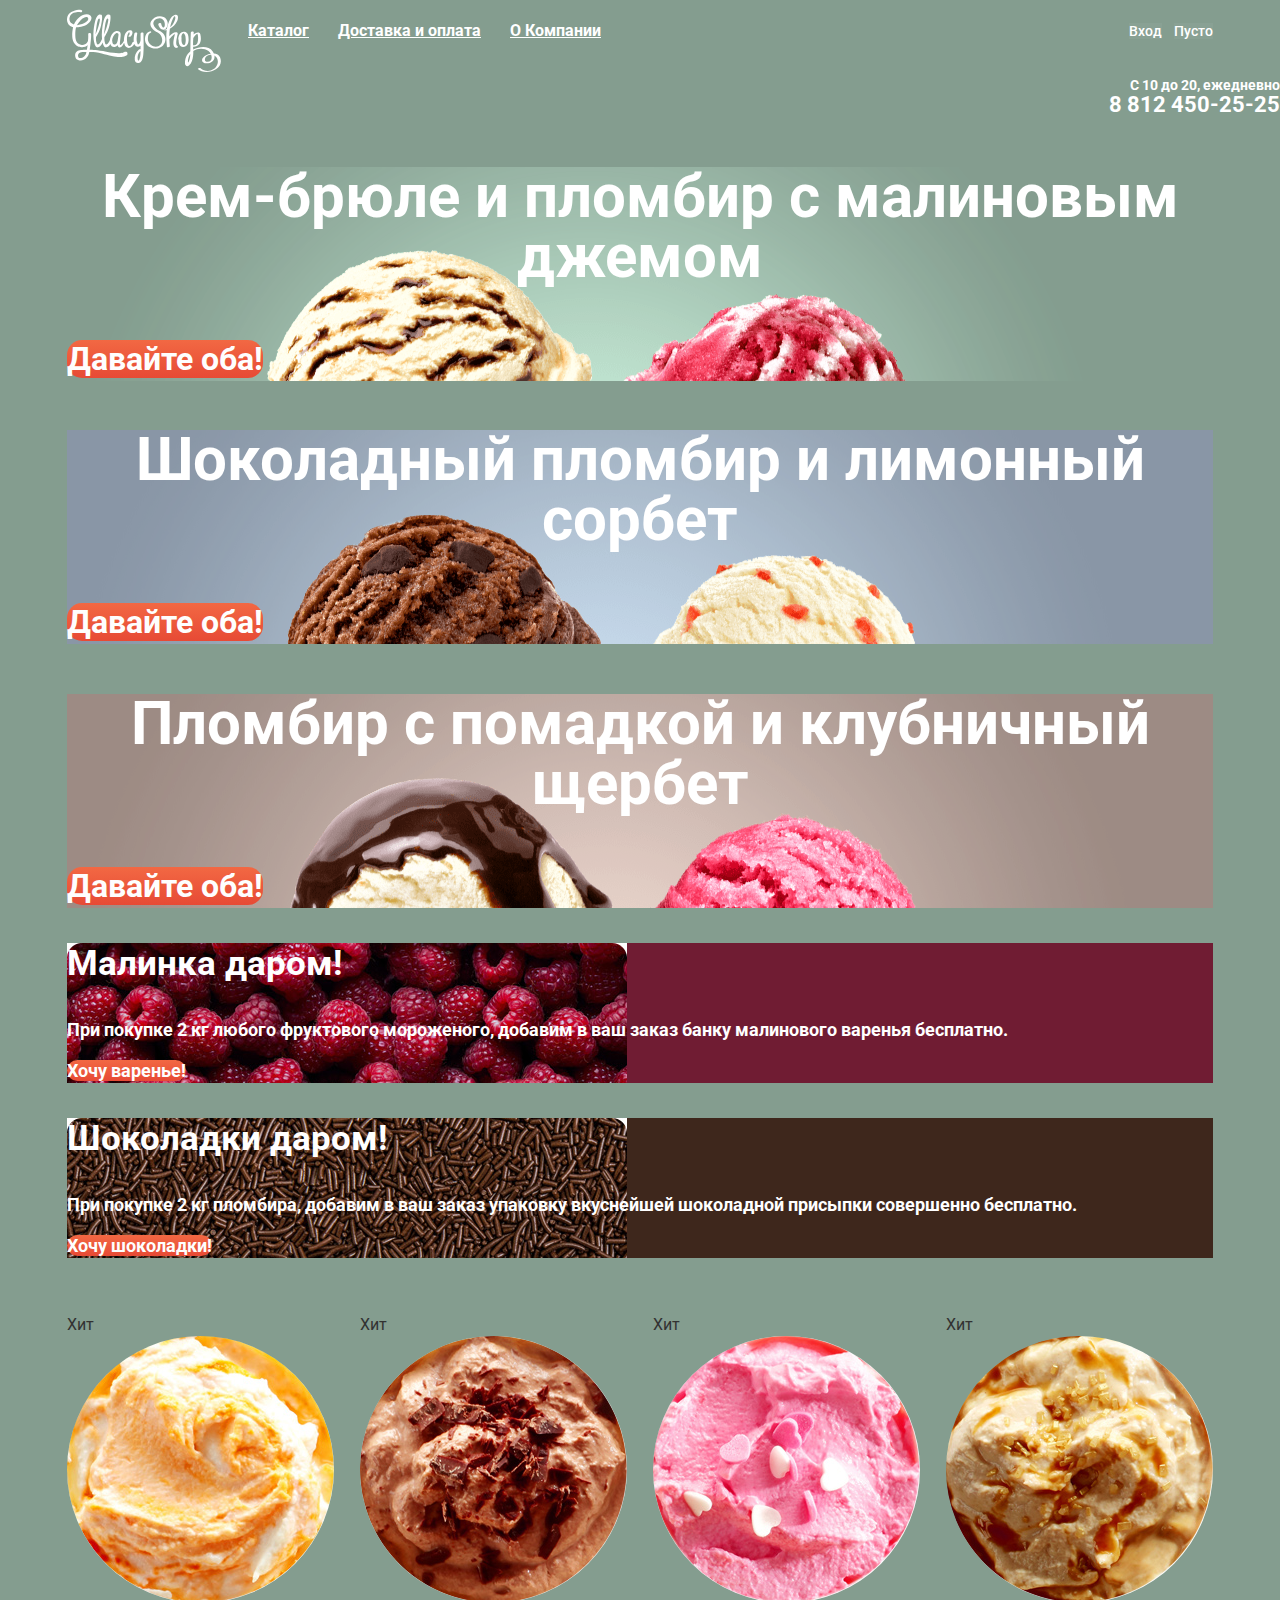
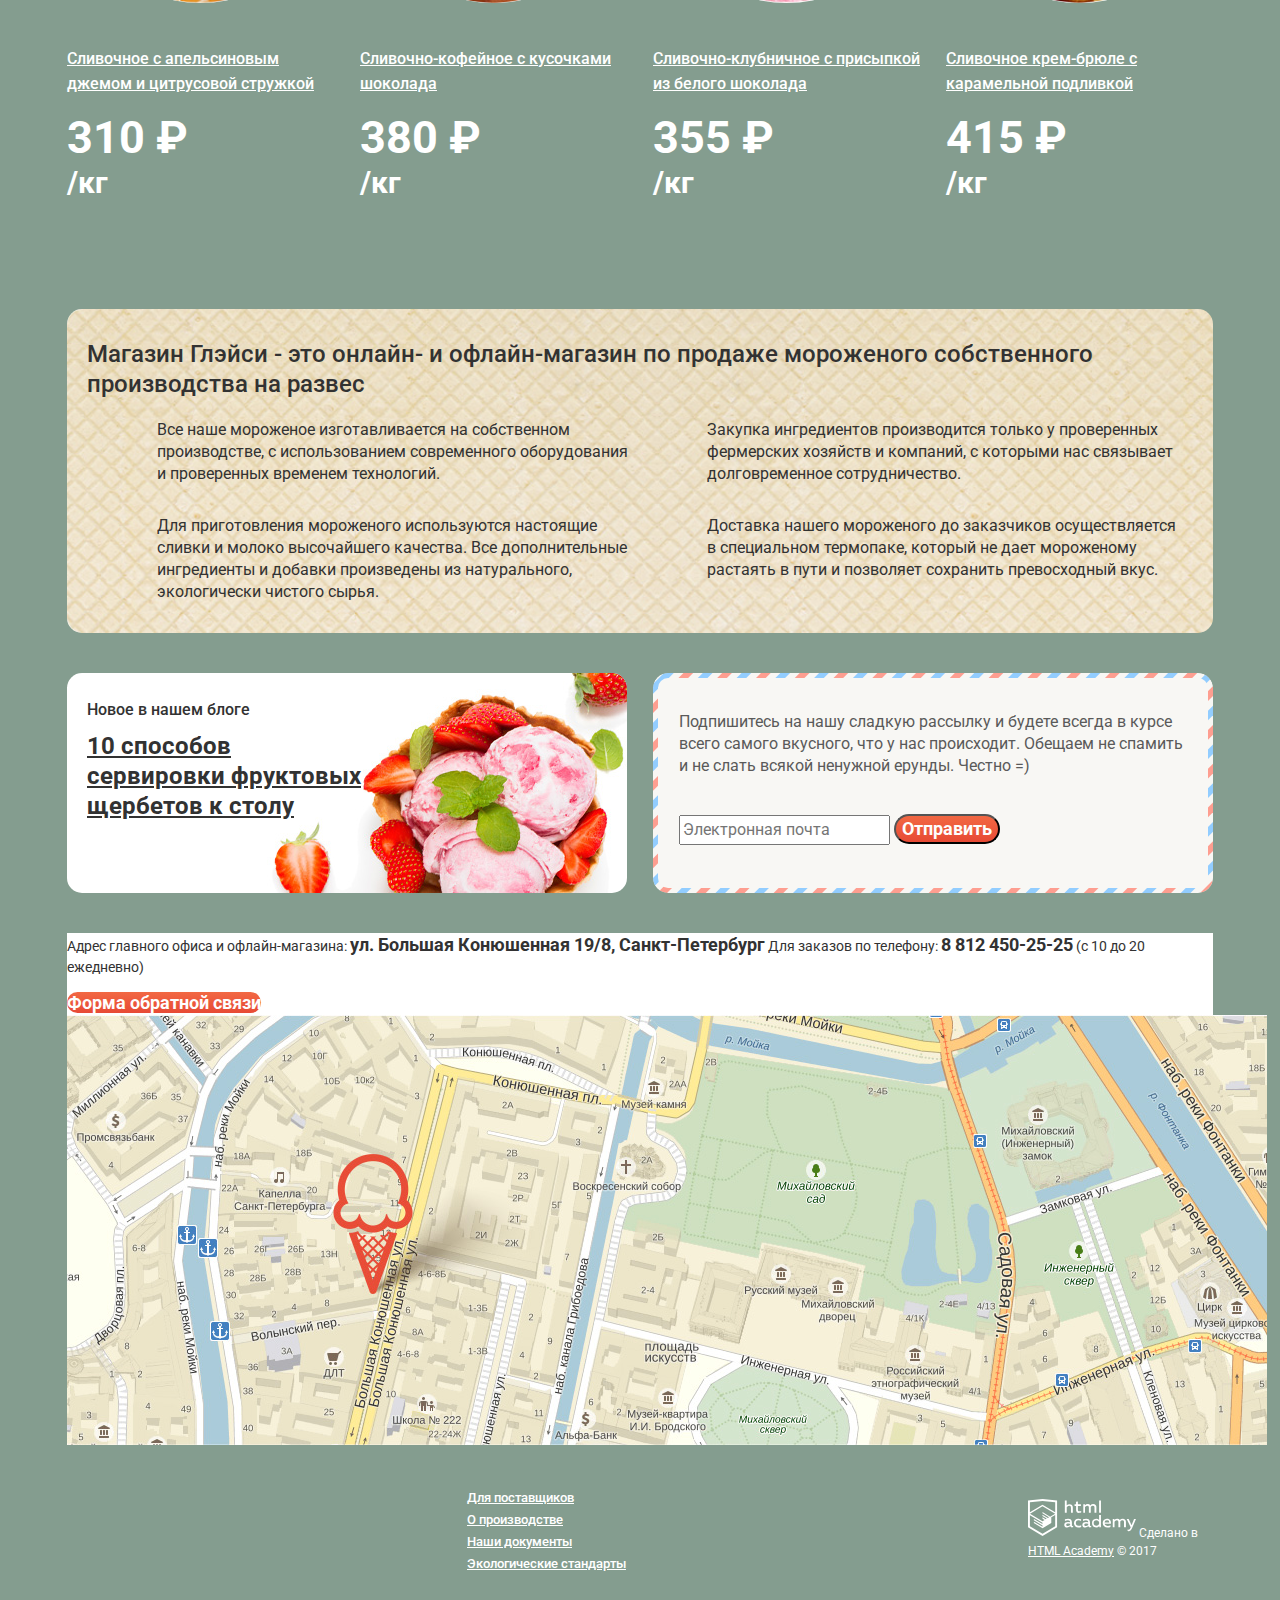
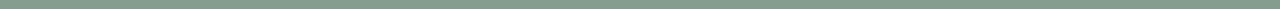
==== index.html @ df3564a9 "Базовые сетки" ====
<!DOCTYPE html>
<html lang="ru">
   <head>
      <meta charset="utf-8">
      <title>HTML Academy: Глейси</title>
      <link href="https://fonts.googleapis.com/css?family=Roboto:400,500,700&amp;subset=cyrillic" rel="stylesheet">
      <link rel="stylesheet" href="css/normalize.css">
      <link rel="stylesheet" href="css/style.css">
   </head>
   <body>
      <header class="mainHeader">
        <div class="container">
         <nav class="mainNavigation">
            <a><img src="img/logo.svg" alt="Логотип Gllacy Shop" class="logo" width="154" height="64"></a>
            <ul class="siteNavigation list">
               <li class="catalogLink">
                  <a href="catalog.html" class="navLink">Каталог</a>
                  <ul class="submenu list">
                     <li class="newIcecream"><a href="#">Новинки</a></li>
                     <li class="submenuItem"><a href="catalog.html">Сливочное</a></li>
                     <li class="submenuItem"><a href="#">Щербеты</a></li>
                     <li class="submenuItem"><a href="#">Фруктовый лед</a></li>
                     <li class="submenuItem"><a href="#">Мелорин</a></li>
                  </ul>
               </li>
               <li><a href="payment.html" class="navLink">Доставка и оплата</a></li>
               <li><a href="about.html" class="navLink">О Компании</a></li>
            </ul>
            <ul class="userNavigation list">
               <li>
                  <a href="#" class="userLink"><span class="visuallyHidden">Поиск</span></a>
                  <form class="searchForm" action="https://echo.htmlacademy.ru/" method="get">
                     <label for="search" class="visuallyHidden">Поиск по сайту</label>
                     <input type="text" name="search" id="search"  placeholder="Что ищем?">
                     <button type="submit" class="visuallyHidden">Искать</button>
                  </form>
               </li>
               <li>
                  <a href="login.html" class="userLink">Вход</a>
                  <form class="loginForm" action="https://echo.htmlacademy.ru/" method="post">
                     <p class="userForm">
                        <label for="emailLoginForm" class="visuallyHidden">Электронная почта</label>
                        <input type="email" id="emailLoginForm" name="emailLogin" placeholder="Электронная почта">
                        <label for="passwordLoginForm" class="visuallyHidden">Пароль</label>
                        <input type="password" id="passwordLoginForm" name="passwordLogin" placeholder="Пароль">
                     </p>
                     <button type="submit" class="btn">Войти</button>
                     <p class="informationSection">
                        <a href="#" class="linkForm">Забыли пароль?</a>
                        <a href="#" class="linkForm">Новая регистрация</a>
                     </p>
                  </form>
               </li>
               <li><a href="#" class="userLink">Пусто</a></li>
            </ul>
         </nav>
        </div>
         <span class="workTime">С 10 до 20, ежедневно</span>
         <span class="phoneNumber">8 812 450-25-25</span>
      </header>
      <main class="container">
         <h1 class="visuallyHidden">Глейси - магазин мороженого собственного производства</h1>
         <section class="slider">
            <div class="sliderItem">
               <h2>Крем-брюле и пломбир с малиновым джемом</h2>
               <a href="#" class="btn btnSlider">Давайте оба!</a>
            </div>
            <div class="sliderItem">
               <h2>Шоколадный пломбир и лимонный сорбет </h2>
               <a href="#" class="btn btnSlider">Давайте оба!</a>
            </div>
            <div class="sliderItem">
               <h2>Пломбир с помадкой и клубничный щербет</h2>
               <a href="#" class="btn btnSlider">Давайте оба!</a>
            </div>
         </section>
         <section class="gifts">
            <div class="giftContainer giftRaspberry">
               <h3>Малинка даром!</h3>
               <p>При покупке 2 кг любого фруктового мороженого, добавим в ваш заказ банку малинового варенья бесплатно.</p>
               <a href="#" class="btn">Хочу варенье!</a>
            </div>
            <div class="giftContainer giftChoco">
               <h3>Шоколадки даром!</h3>
               <p>При покупке 2 кг пломбира, добавим в ваш заказ упаковку вкуснейшей шоколадной присыпки совершенно бесплатно.</p>
               <a href="#" class="btn">Хочу шоколадки!</a>
            </div>
         </section>
         <ul class="icecreamList list">
            <li class="icecreamItem">
               <h2><a href="#" class="icecreamLink">Сливочное с апельсиновым джемом и цитрусовой стружкой</a></h2>
               <p class="icecreamImage">
                  <span class="hit">Хит</span>
                  <img src="img/1.jpg" width="267" height="267" alt="Сливочное с апельсиновым джемом">
               </p>
               <span class="itemPrice">310 ₽</span>
               <span class="itemWeight">/кг</span>
            </li>
            <li class="icecreamItem">
               <h2><a href="#" class="icecreamLink">Сливочно-кофейное с кусочками шоколада</a></h2>
               <p class="icecreamImage">
                  <span class="hit">Хит</span>
                  <img src="img/2.jpg" width="267" height="267" alt="Сливочное-кофейное с кусочками шоколада">
               </p>
               <span class="itemPrice">380 ₽</span>
               <span class="itemWeight">/кг</span>
            </li>
            <li class="icecreamItem">
               <h2><a href="#" class="icecreamLink">Сливочно-клубничное с присыпкой из белого шоколада</a></h2>
               <p class="icecreamImage">
                  <span class="hit">Хит</span>
                  <img src="img/3.jpg" width="267" height="267" alt="Сливочно-клубничное с присыпкой">
               </p>
               <span class="itemPrice">355 ₽</span>
               <span class="itemWeight">/кг</span>
            </li>
            <li class="icecreamItem">
               <h2><a href="#" class="icecreamLink">Сливочное крем-брюле с карамельной подливкой</a></h2>
               <p class="icecreamImage">
                  <span class="hit">Хит</span>
                  <img src="img/4.jpg" width="267" height="267" alt="Сливочное крем-брюле">
               </p>
               <span class="itemPrice">415 ₽</span>
               <span class="itemWeight">/кг</span>
            </li>
         </ul>
         <section class="shopDescription">
            <h3 class="shopDescriptionTitle">Магазин Глэйси - это онлайн- и офлайн-магазин по продаже мороженого собственного производства на развес</h3>
            <div class="content">
                <p>Все наше мороженое изготавливается на собственном производстве, с использованием современного оборудования и проверенных временем 
               технологий.
                </p>
                <p>  Для приготовления мороженого используются настоящие сливки и молоко высочайшего качества. 
               Все дополнительные ингредиенты и добавки произведены из натурального, экологически чистого сырья.  
                </p>
                <p> Закупка ингредиентов  производится только у проверенных фермерских хозяйств и компаний, 
               с которыми нас связывает долговременное сотрудничество.
                </p>
                <p>Доставка нашего мороженого до заказчиков осуществляется в специальном термопаке, 
               который не дает мороженому растаять в пути и позволяет сохранить превосходный вкус.
                </p>
            </div>
         </section>
        <div class="postsWrapper">
         <article class="blog">
            <h1 class="blogHeading">Новое в нашем блоге</h1>
            <a href="#" class="blogLink">10 способов сервировки фруктовых щербетов к столу</a>
         </article>
         <section class="subscribe">
            <div class="subscribeContainer">
                <h3 class="visuallyHidden">Подписка на нашу рассылку</h3>
                <p class="subscribeParagraph">Подпишитесь на нашу сладкую рассылку и будете всегда в курсе всего самого вкусного, что у нас происходит. 
               Обещаем не спамить и не слать всякой ненужной ерунды. Честно =) 
                </p>
                <form action="https://echo.htmlacademy.ru/" method="post" class="subscribeForm">
                    <label class="visuallyHidden" for="emailSubcribe">Электронная почта</label>
                    <input type="text" id="emailSubcribe" name="emailSubcribe" placeholder="Электронная почта">
                    <button class="btn" type="submit">Отправить</button>
                </form>
            </div>
         </section>
        </div>
         <section class="map">
            <div class="mapText">
                <h3 class="visuallyHidden">Как нас найти</h3>
                <p class="address">
                    Адрес главного офиса
                    и офлайн-магазина: <b>ул. Большая Конюшенная 19/8, Санкт-Петербург</b> Для заказов по телефону:
                    <b>8 812 450-25-25</b>
                    (с 10 до 20 ежедневно)
                </p>
                <a href="#" class="btn">Форма обратной связи</a>
            </div>
            <img src="img/map.jpg" alt="Карта местоположения магазина" width="1200" height="430">
         </section>
      </main>
      <footer class="mainFooter">
        <div class="container">
         <div class="social">
            <ul class="list">
               <li><a class="socialButton" href="#"><span class="visuallyHidden">Твиттер</span></a></li>
               <li><a class="socialButton" href="#"><span class="visuallyHidden">Инстаграм</span></a></li>
               <li><a class="socialButton" href="#"><span class="visuallyHidden">Фейсбук</span></a></li>
               <li><a class="socialButton" href="#"><span class="visuallyHidden">Контакт</span></a></li>
            </ul>
         </div>
         <div class="footerLinks">
            <ul class="list">
               <li><a href="#">Для поставщиков</a></li>
               <li><a href="#">О производстве</a></li>
               <li><a href="#">Наши документы</a></li>
               <li><a href="#">Экологические стандарты</a></li>
            </ul>
         </div>
         <p class="footerCopyright">
            <a href="https://htmlacademy.ru/intensive/htmlcss" aria-label="Сайт компании HTML Academy"><img src="img/logo-htmlacademy.svg" alt="HTML academy logo" width="108" height="39"></a> 
            Сделано в <a class="logoLink" href="https://htmlacademy.ru/intensive/htmlcss">HTML Academy</a> &copy; 2017
         </p>
        </div>
      </footer>
      <form class="feedbackForm" method="post" action="https://echo.htmlacademy.ru/">
         <p class="feedbackText">Мы обязательно вам ответим!</p>
         <button class="close" type="button"><span class="visuallyHidden">Закрыть</span></button>
         <label for="nameForm" class="visuallyHidden">Ваше имя</label>
         <input type="text" name="name" placeholder="Как вас зовут?" id="nameForm">
         <label for="emailForm" class="visuallyHidden">Ваша электронная почта</label>
         <input type="email" name="email" placeholder="Ваша почта для ответа?" id="emailForm">
         <label for="feedbackForm" class="visuallyHidden">Место для вашего комментария</label>
         <textarea name="comment" placeholder="Напишите что-нибудь..." rows="10" id="feedbackForm"></textarea>
         <button type="submit" name="submit" class="btn">Отправить</button>
      </form>
   </body>
</html>
---- css/style.css ----
*,
*::before,
*::after {
    box-sizing: inherit;
}

html {
    box-sizing: border-box;
}

body {
    font-family: "Roboto", Arial, Helvetica, sans-serif;
    font-size: 16px;
    line-height: 22px;
    color: #323232;
    background-color: #849d8f;
}

a {
    font-weight: 500;
    color: #fff;
    line-height: 18px;
}

a:hover {
    color: #ffbc9e;
}

a:active {
    color: #ffbc9e;
}

.list {
    list-style: none;
}

.siteNavigation .navLink {
    line-height: 18px;
    color: #fff;
    font-weight: 700;
}

.submenu a {
    font-size: 14px;
    line-height: 16px;
    text-decoration: none;
    color: #323232;
}

.submenu .newIcecream {
    font-weight: 700;
}

.submenu li:hover {
    background-color: #fbded7;
}

.submenu li:active {
    background-color: #f6b5a5;
}

.submenuCurrent {
    background-color: #d07058;
}

.catalogLink > a:active {
    background-color: #ededed;
    color: #333;
}

a.catalogCurrent {
    color: #fff;
    background-color: #d07058;
    font-weight: 700;
    text-decoration: none;
}

.userNavigation .userLink {
    font-weight: 500;
    color: #fff;
    font-size: 14px;
    line-height: 16px;
    text-decoration: none;
}

.searchForm, .loginForm, .goodsChosen, .feedbackForm {
    display: none;
}

.userNavigation .userLink {
    background-color: rgba(161, 180, 169, 0.2);
}

.userNavigation .userLink:hover {
    color: #323232;
    background-color: #f8f7f4;
}

.sliderItem h2 {
    font-weight: 700;
    font-size: 60px;
    line-height: 60px;
    color: #fff;
    text-align: center;
}

.sliderItem .btnSlider {
    font-size: 32px;
    line-height: 44px;
}

.sliderItem:first-child {
    background-image: url('../img/slider_ice1.png');
    background-repeat: no-repeat;
}

.sliderItem:nth-child(2) {
    background-color: #8996a6;
    background-image: url('../img/slider_ice2.png');
    background-repeat: no-repeat;
}

.sliderItem:nth-child(3) {
    background-color: #9d8b84;
    background-image: url('../img/slider_ice3.png');
    background-repeat: no-repeat;
}

.gifts .giftRaspberry {
    background-color: #701c33;
    background-image: url('../img/raspberry_bg.jpg');
    background-repeat: no-repeat;
}

.gifts .giftChoco {
    background-color: #3e271c;
    background-image: url('../img/chocolate_bg.jpg');
    background-repeat: no-repeat;
}

.giftContainer p {
    color: #fff;
    font-size: 18px;
    font-weight: 700;
}

.giftContainer h3 {
    color: #fff;
    font-size: 35px;
    line-height: 41px;
    font-weight: 700;
}

.icecreamImage img {
    border-radius: 50%;
}

.shopDescriptionTitle {
    font-weight: 500;
    font-size: 24px;
    line-height: 30px;
}

.shopDescription {
    background-color: #ebe0c5;
    background-image: url('../img/waffle_bg.jpg');
    background-repeat: no-repeat;
    background-size: cover;
    border-radius: 15px;
}

.blog {
    background-color: #fff;
    background-image: url('../img/strawberry_bg.jpg');
    background-repeat: no-repeat;
    background-size: cover;
    border-radius: 15px;
}


.blog .blogHeading {
    font-weight: 500;
    font-size: 16px;
    line-height: 22px;
}

.blog .blogLink {
    font-weight: 700;
    font-size: 24px;
    line-height: 30px;
    color: #323232;
}

.subscribe {
    background-image: url('../img/bg-post.svg');
    background-repeat: no-repeat;
    background-size: cover;
}

.subscribeContainer {
    background-color: #f8f7f4;
    border-radius: 10px;
}

.subscribeContainer .subscribeParagraph {
    color: #5a5a5a;
}

.subscribeForm input {
    line-height: 24px;
    color: #999;
}

.btn {
    color: #fefefe;
    background-image: linear-gradient(to top, #e74a35, #f26843);
    font-size: 18px;
    line-height: 24px;
    border-radius: 15px;
    text-decoration: none;
    font-weight: 700;
}

.btn:hover {
    background-image: linear-gradient(to top, #e74a35, #f26843), 
    linear-gradient(to bottom, rgba(255, 255, 255, 0.2), rgba(255, 255, 255, 0.2));
}

.btn:active {
    background-image: linear-gradient(to bottom, #e74a35, #f26843), linear-gradient(to bottom, rgba(0, 0, 0, 0.07), rgba(0, 0, 0, 0.07));
}

.mapText {
    background-color: #fff;
}

.mapText .address {
    font-size: 14px;
    line-height: 20px;
}

.address b {
    font-size: 18px;
    line-height: 24px;
}

.footerLinks a {
    font-size: 13px;
}

.footerCopyright {
    color: #fefefe;
    font-size: 12px;
    line-height: 18px;
}

.logoLink {
    font-weight: normal;
}

/* Страница каталога */

.workTime  {
    color: #fff;
    font-size: 14px;
    line-height: 16px;
    font-weight: 700;
}

.phoneNumber {
    color: #fff;
    font-size: 22px;
    line-height: 24px;
    font-weight: 700;
}

.breadcrumbs {
    list-style: none;
}

.breadcrumbs a {
    font-size: 14px;
    line-height: 16px;
    font-weight: normal;
}

.breadcrumbsCurrent {
    color: #fff;
    font-weight: normal;
    font-size: 14px;
    line-height: 16px;
}

.mainHeading {
    color: #fff;
    font-size: 35px;
    line-height: 41px;
    font-weight: 700;
}

.icecreamList .icecreamLink {
    line-height: 22px;
    font-weight: 500;
    text-align: center;
    font-size: 16px;
}

.itemPrice {
    font-size: 45px;
    line-height: 45px;
    font-weight: 700;
    color: #fff;
}

.itemWeight {
    font-size: 30px;
    line-height: 45px;
    font-weight: 700;
    color: #fff;
}

/* Форма фильтра */

.filterForm {
    color: #fff;
    font-size: 16px;
    font-weight: 500;
    line-height: 18px;
}

.filterSection .filterHeading {
    font-size: 14px;
    line-height: 16px;
}

.filterSection .filterSelect {
    font-size: 16px;
    line-height: 18px;
    color: #fff;
    background: rgba(255, 255, 255, 0.2);
}

.inputBg {
    background-color: rgba(255, 255, 255, 0.2);
}

.filterBtn {
    color: #fff;
    font-size: 16px;
    line-height: 18px;
    font-weight: 500;
    background-color: rgba(255, 255, 255, 0.2);
}

.filterBtn:hover {
    color: #323232;
    background-color: #fff;
}

.filterBtn:active {
    background-color: #ededed;
    box-shadow: inset 0px 2px 1px 0 #696969;
}

.paginationItem {
    line-height: 18px;
    font-weight: 500;
}

.paginationList a {
    text-decoration: none;
}

.paginationItemCurrent {
    background-color: #fff;
}

.visuallyHidden {
    position: absolute;
    width: 1px;
    height: 1px;
    margin: -1px;
    border: 0;
    padding: 0;
    white-space: nowrap;
    clip-path: inset(100%);
    clip: rect(0 0 0 0);
    overflow: hidden;
  }

/* ------------------------- Сетки ---------------------------- */

body {
    min-width: 1200px;
}

.list {
    margin: 0;
    padding: 0;
}

.mainHeader .logo {
    margin-top: 9px;
    margin-right: 27px;
}

.container {
    width: 1200px;
    margin: 0 auto;
    padding: 0 27px;
    
}

.mainNavigation {
    display: flex;
}

.submenu {
    display: none;
    position: absolute;
    z-index: 900;    
}

.catalogLink:hover  .submenu {
    display: block;  
}

.siteNavigation, .userNavigation {
    padding-top: 20px;
}

.userNavigation {
    margin-left: auto;
}

.siteNavigation li {
    display: inline-block;
    margin-right: 25px;
    position: relative;
}

.siteNavigation li:last-child, .userNavigation li:last-child {
    margin-right: 0px;
}

.userNavigation li {
    display: inline-block;
    margin-right: 8px;
}

/* Описание магазина */

.shopDescription {
    padding: 30px 20px;
    padding-bottom: 0;
    margin-bottom: 40px;
}

.shopDescriptionTitle {
    margin: 0;
    padding: 0;
    padding-bottom: 20px;
}

.content {
    display: flex;
    flex-wrap: wrap;
    align-items: flex-start;
}

.content p {
    margin: 0;
    padding: 0;
    padding-bottom: 30px;
    width: 480px;
    margin-left: 70px;
}

.content p:nth-child(2) {
    order: 1;
}
.content p:nth-child(4) {
    order: 4;
}

/* Article с ссылкой на блог */

.postsWrapper {
    display: flex;
    justify-content: space-between;
    margin-bottom: 40px;
}

.blog {
    width: 560px;
    min-height: 200px;
    padding: 26px 20px;
}

.blogLink {
    display: block;
    width: 280px;
}

.blogHeading {
    margin: 0;
    padding: 0;
    margin-bottom: 10px;
}

/* Подписка на рассылку */

.subscribe {
    border-radius: 15px;
    width: 560px;
}

.subscribeContainer {
    min-height: 210px;
    margin: 0 auto;
    width: 550px;
    margin-bottom: 5px;
    margin-top: 5px;
    padding: 33px 21px;
}

.subscribeParagraph {
    padding: 0;
    margin: 0;
    padding-bottom: 37px;
}

/* Футер */

.mainFooter {
    padding: 35px 0;
}

.mainFooter .container {
    display: flex;
    
}

.mainFooter .social {
    width: 190px;
    margin-right: 210px;
}

.footerLinks {
    width: 330px; 
}

.footerCopyright {
    width: 185px;
    margin-left: auto;
}

/* Страница каталога */

span.workTime, span.phoneNumber {
    text-align: right;
    display: block;  
}

.breadcrumbs {
    margin-bottom: 13px;
}

.breadcrumbs li {
    display: inline-block;
    margin-right: 20px;
}

.mainHeading {
    margin: 0;
    padding: 0;
    margin-bottom: 30px;
}

ul.icecreamList {
    display: flex;
    flex-wrap: wrap;
    justify-content: space-between;
    margin-top: 40px;
    margin-bottom: 104px;
}

.icecreamItem {
    display: flex;
    flex-direction: column;
    width: 267px;
}

.icecreamImage {
    order: -1;
}
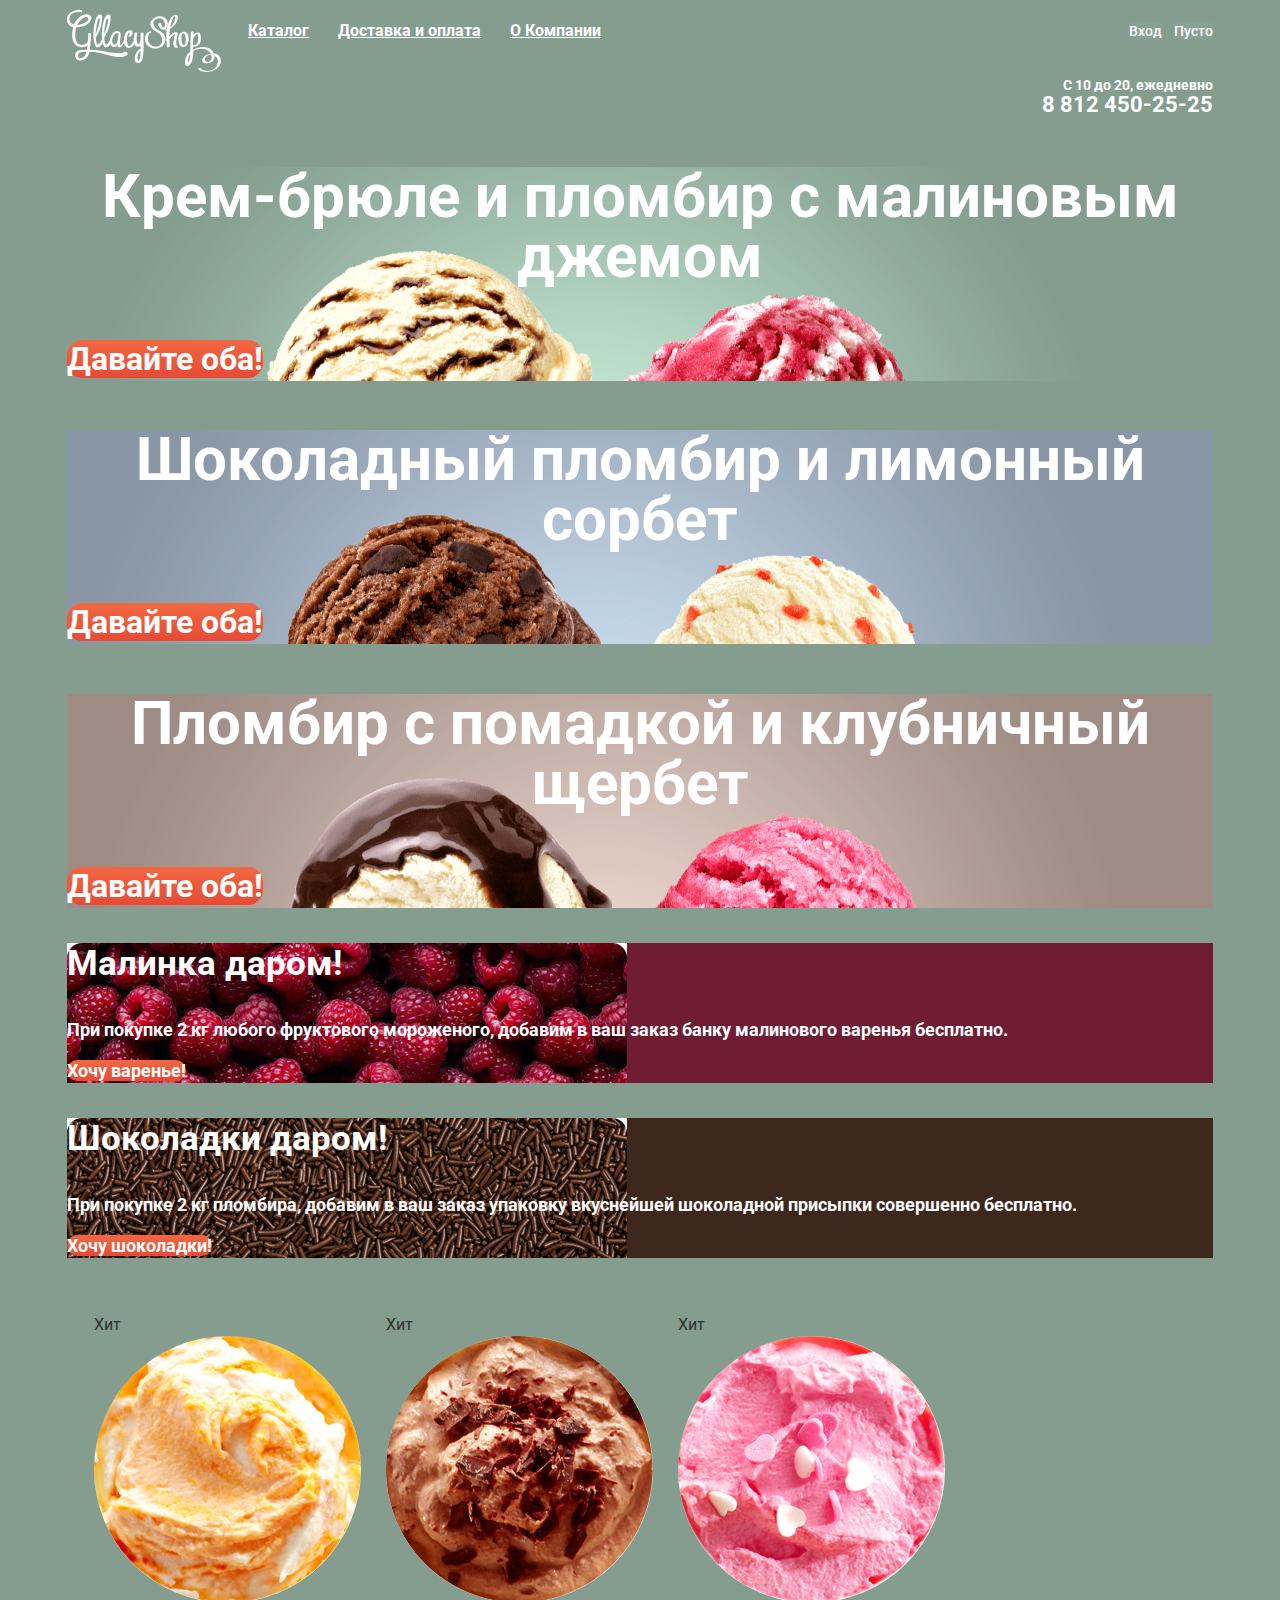
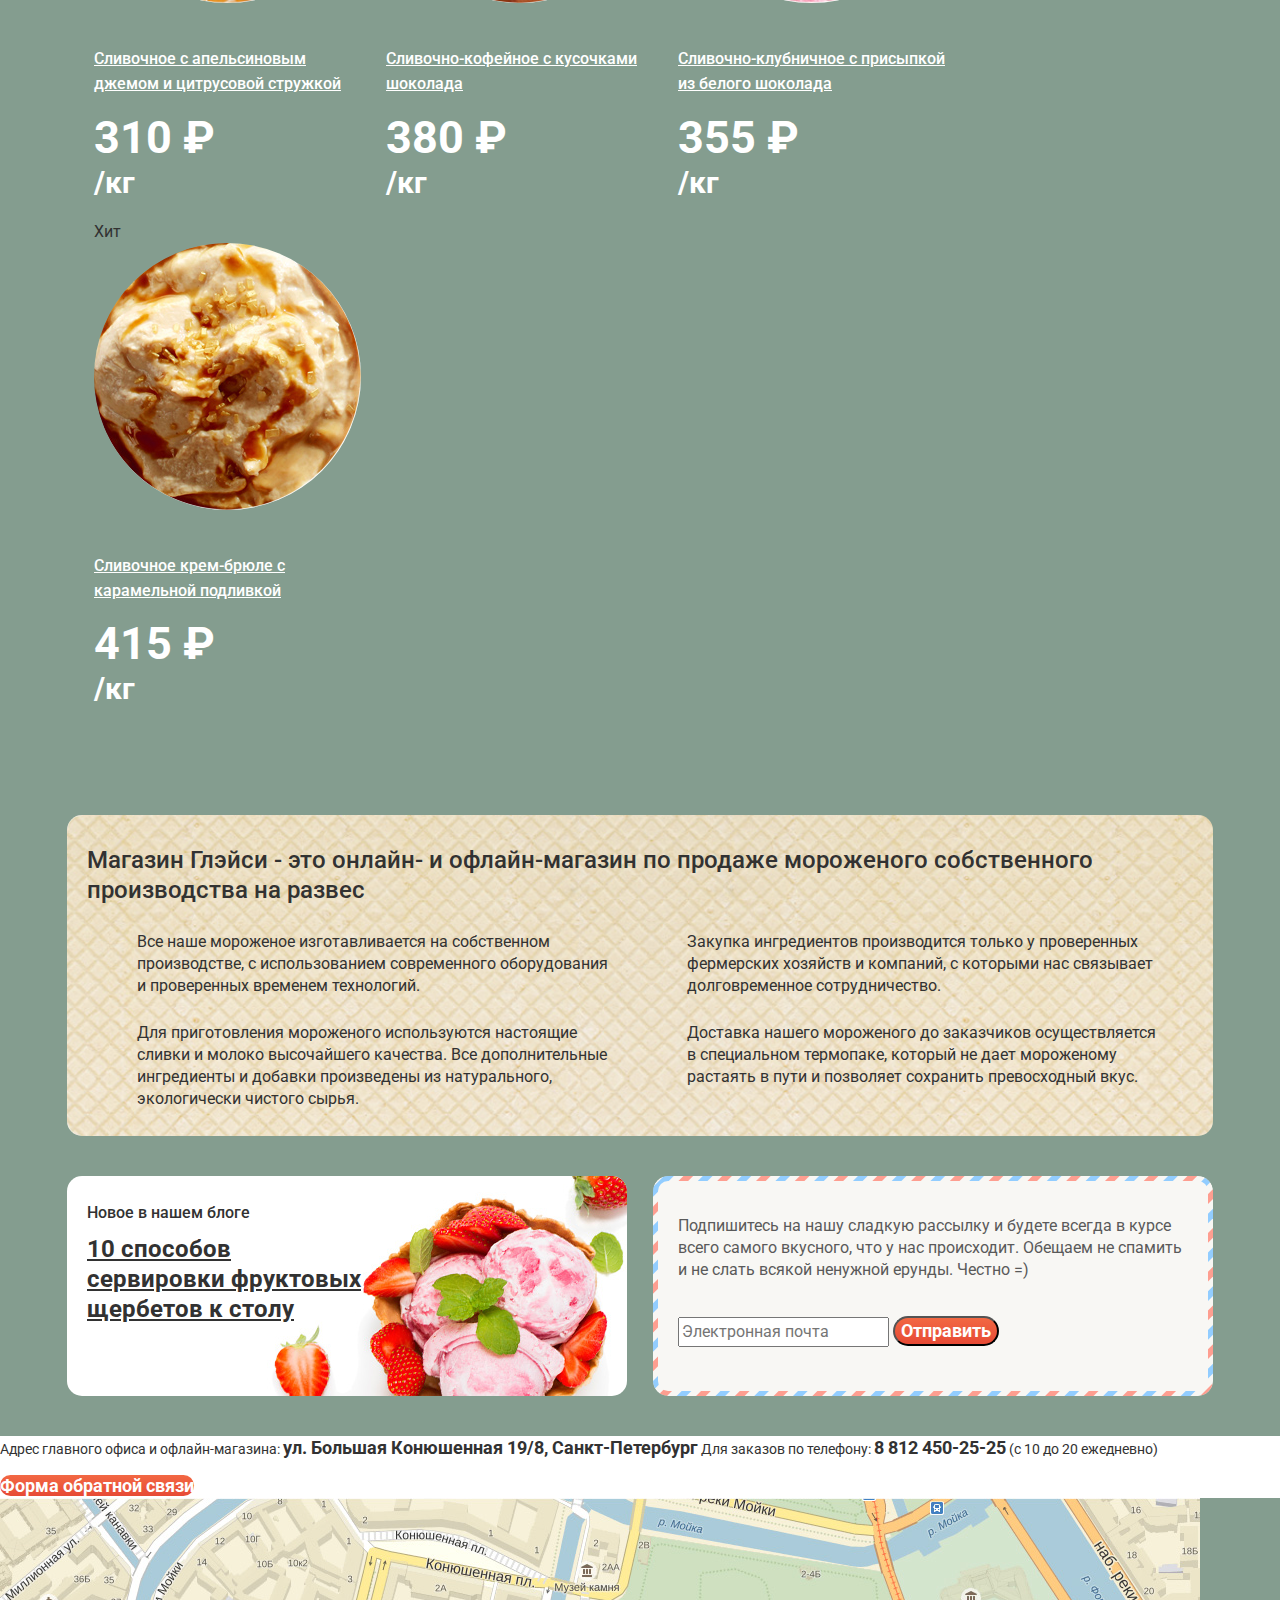
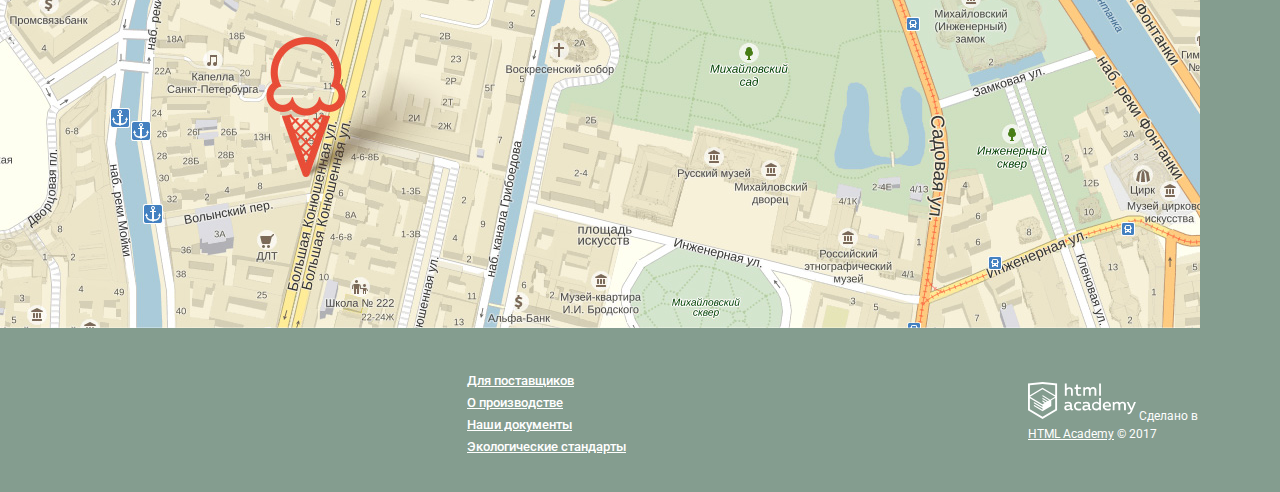
==== commit 8f3aaef1: "Правки по базовой разметке сеток" ====
--- a/index.html
+++ b/index.html
@@ -9,194 +9,196 @@
    </head>
    <body>
       <header class="mainHeader">
-        <div class="container">
-         <nav class="mainNavigation">
-            <a><img src="img/logo.svg" alt="Логотип Gllacy Shop" class="logo" width="154" height="64"></a>
-            <ul class="siteNavigation list">
-               <li class="catalogLink">
-                  <a href="catalog.html" class="navLink">Каталог</a>
-                  <ul class="submenu list">
-                     <li class="newIcecream"><a href="#">Новинки</a></li>
-                     <li class="submenuItem"><a href="catalog.html">Сливочное</a></li>
-                     <li class="submenuItem"><a href="#">Щербеты</a></li>
-                     <li class="submenuItem"><a href="#">Фруктовый лед</a></li>
-                     <li class="submenuItem"><a href="#">Мелорин</a></li>
-                  </ul>
-               </li>
-               <li><a href="payment.html" class="navLink">Доставка и оплата</a></li>
-               <li><a href="about.html" class="navLink">О Компании</a></li>
+         <div class="container">
+            <nav class="mainNavigation">
+               <a><img src="img/logo.svg" alt="Логотип Gllacy Shop" class="logo" width="154" height="64"></a>
+               <ul class="siteNavigation list">
+                  <li class="catalogLink">
+                     <a href="catalog.html" class="navLink">Каталог</a>
+                     <ul class="submenu list">
+                        <li class="newIcecream"><a href="#">Новинки</a></li>
+                        <li class="submenuItem"><a href="catalog.html">Сливочное</a></li>
+                        <li class="submenuItem"><a href="#">Щербеты</a></li>
+                        <li class="submenuItem"><a href="#">Фруктовый лед</a></li>
+                        <li class="submenuItem"><a href="#">Мелорин</a></li>
+                     </ul>
+                  </li>
+                  <li><a href="payment.html" class="navLink">Доставка и оплата</a></li>
+                  <li><a href="about.html" class="navLink">О Компании</a></li>
+               </ul>
+               <ul class="userNavigation list">
+                  <li>
+                     <a href="#" class="userLink"><span class="visuallyHidden">Поиск</span></a>
+                     <form class="searchForm" action="https://echo.htmlacademy.ru/" method="get">
+                        <label for="search" class="visuallyHidden">Поиск по сайту</label>
+                        <input type="text" name="search" id="search"  placeholder="Что ищем?">
+                        <button type="submit" class="visuallyHidden">Искать</button>
+                     </form>
+                  </li>
+                  <li>
+                     <a href="login.html" class="userLink">Вход</a>
+                     <form class="loginForm" action="https://echo.htmlacademy.ru/" method="post">
+                        <p class="userForm">
+                           <label for="emailLoginForm" class="visuallyHidden">Электронная почта</label>
+                           <input type="email" id="emailLoginForm" name="emailLogin" placeholder="Электронная почта">
+                           <label for="passwordLoginForm" class="visuallyHidden">Пароль</label>
+                           <input type="password" id="passwordLoginForm" name="passwordLogin" placeholder="Пароль">
+                        </p>
+                        <button type="submit" class="btn">Войти</button>
+                        <p class="informationSection">
+                           <a href="#" class="linkForm">Забыли пароль?</a>
+                           <a href="#" class="linkForm">Новая регистрация</a>
+                        </p>
+                     </form>
+                  </li>
+                  <li><a href="#" class="userLink">Пусто</a></li>
+               </ul>
+            </nav>
+            <span class="workTime">С 10 до 20, ежедневно</span>
+            <span class="phoneNumber">8 812 450-25-25</span>
+         </div>
+      </header>
+      <main>
+         <div class="container">
+            <h1 class="visuallyHidden">Глейси - магазин мороженого собственного производства</h1>
+            <section class="slider">
+               <div class="sliderItem">
+                  <h2>Крем-брюле и пломбир с малиновым джемом</h2>
+                  <a href="#" class="btn btnSlider">Давайте оба!</a>
+               </div>
+               <div class="sliderItem">
+                  <h2>Шоколадный пломбир и лимонный сорбет </h2>
+                  <a href="#" class="btn btnSlider">Давайте оба!</a>
+               </div>
+               <div class="sliderItem">
+                  <h2>Пломбир с помадкой и клубничный щербет</h2>
+                  <a href="#" class="btn btnSlider">Давайте оба!</a>
+               </div>
+            </section>
+            <section class="gifts">
+               <div class="giftContainer giftRaspberry">
+                  <h3>Малинка даром!</h3>
+                  <p>При покупке 2 кг любого фруктового мороженого, добавим в ваш заказ банку малинового варенья бесплатно.</p>
+                  <a href="#" class="btn">Хочу варенье!</a>
+               </div>
+               <div class="giftContainer giftChoco">
+                  <h3>Шоколадки даром!</h3>
+                  <p>При покупке 2 кг пломбира, добавим в ваш заказ упаковку вкуснейшей шоколадной присыпки совершенно бесплатно.</p>
+                  <a href="#" class="btn">Хочу шоколадки!</a>
+               </div>
+            </section>
+            <ul class="icecreamList list">
+               <li class="icecreamItem">
+                  <h2><a href="#" class="icecreamLink">Сливочное с апельсиновым джемом и цитрусовой стружкой</a></h2>
+                  <p class="icecreamImage">
+                     <span class="hit">Хит</span>
+                     <img src="img/1.jpg" width="267" height="267" alt="Сливочное с апельсиновым джемом">
+                  </p>
+                  <span class="itemPrice">310 ₽</span>
+                  <span class="itemWeight">/кг</span>
+               </li>
+               <li class="icecreamItem">
+                  <h2><a href="#" class="icecreamLink">Сливочно-кофейное с кусочками шоколада</a></h2>
+                  <p class="icecreamImage">
+                     <span class="hit">Хит</span>
+                     <img src="img/2.jpg" width="267" height="267" alt="Сливочное-кофейное с кусочками шоколада">
+                  </p>
+                  <span class="itemPrice">380 ₽</span>
+                  <span class="itemWeight">/кг</span>
+               </li>
+               <li class="icecreamItem">
+                  <h2><a href="#" class="icecreamLink">Сливочно-клубничное с присыпкой из белого шоколада</a></h2>
+                  <p class="icecreamImage">
+                     <span class="hit">Хит</span>
+                     <img src="img/3.jpg" width="267" height="267" alt="Сливочно-клубничное с присыпкой">
+                  </p>
+                  <span class="itemPrice">355 ₽</span>
+                  <span class="itemWeight">/кг</span>
+               </li>
+               <li class="icecreamItem">
+                  <h2><a href="#" class="icecreamLink">Сливочное крем-брюле с карамельной подливкой</a></h2>
+                  <p class="icecreamImage">
+                     <span class="hit">Хит</span>
+                     <img src="img/4.jpg" width="267" height="267" alt="Сливочное крем-брюле">
+                  </p>
+                  <span class="itemPrice">415 ₽</span>
+                  <span class="itemWeight">/кг</span>
+               </li>
             </ul>
-            <ul class="userNavigation list">
-               <li>
-                  <a href="#" class="userLink"><span class="visuallyHidden">Поиск</span></a>
-                  <form class="searchForm" action="https://echo.htmlacademy.ru/" method="get">
-                     <label for="search" class="visuallyHidden">Поиск по сайту</label>
-                     <input type="text" name="search" id="search"  placeholder="Что ищем?">
-                     <button type="submit" class="visuallyHidden">Искать</button>
-                  </form>
-               </li>
-               <li>
-                  <a href="login.html" class="userLink">Вход</a>
-                  <form class="loginForm" action="https://echo.htmlacademy.ru/" method="post">
-                     <p class="userForm">
-                        <label for="emailLoginForm" class="visuallyHidden">Электронная почта</label>
-                        <input type="email" id="emailLoginForm" name="emailLogin" placeholder="Электронная почта">
-                        <label for="passwordLoginForm" class="visuallyHidden">Пароль</label>
-                        <input type="password" id="passwordLoginForm" name="passwordLogin" placeholder="Пароль">
+            <section class="shopDescription">
+               <h3 class="shopDescriptionTitle">Магазин Глэйси - это онлайн- и офлайн-магазин по продаже мороженого собственного производства на развес</h3>
+               <div class="content">
+                  <p>Все наше мороженое изготавливается на собственном производстве, с использованием современного оборудования и проверенных временем 
+                     технологий.
+                  </p>
+                  <p>  Для приготовления мороженого используются настоящие сливки и молоко высочайшего качества. 
+                     Все дополнительные ингредиенты и добавки произведены из натурального, экологически чистого сырья.  
+                  </p>
+                  <p> Закупка ингредиентов  производится только у проверенных фермерских хозяйств и компаний, 
+                     с которыми нас связывает долговременное сотрудничество.
+                  </p>
+                  <p>Доставка нашего мороженого до заказчиков осуществляется в специальном термопаке, 
+                     который не дает мороженому растаять в пути и позволяет сохранить превосходный вкус.
+                  </p>
+               </div>
+            </section>
+            <div class="postsWrapper">
+               <article class="blog">
+                  <h1 class="blogHeading">Новое в нашем блоге</h1>
+                  <a href="#" class="blogLink">10 способов сервировки фруктовых щербетов к столу</a>
+               </article>
+               <section class="subscribe">
+                  <div class="subscribeContainer">
+                     <h3 class="visuallyHidden">Подписка на нашу рассылку</h3>
+                     <p class="subscribeParagraph">Подпишитесь на нашу сладкую рассылку и будете всегда в курсе всего самого вкусного, что у нас происходит. 
+                        Обещаем не спамить и не слать всякой ненужной ерунды. Честно =) 
                      </p>
-                     <button type="submit" class="btn">Войти</button>
-                     <p class="informationSection">
-                        <a href="#" class="linkForm">Забыли пароль?</a>
-                        <a href="#" class="linkForm">Новая регистрация</a>
-                     </p>
-                  </form>
-               </li>
-               <li><a href="#" class="userLink">Пусто</a></li>
-            </ul>
-         </nav>
-        </div>
-         <span class="workTime">С 10 до 20, ежедневно</span>
-         <span class="phoneNumber">8 812 450-25-25</span>
-      </header>
-      <main class="container">
-         <h1 class="visuallyHidden">Глейси - магазин мороженого собственного производства</h1>
-         <section class="slider">
-            <div class="sliderItem">
-               <h2>Крем-брюле и пломбир с малиновым джемом</h2>
-               <a href="#" class="btn btnSlider">Давайте оба!</a>
-            </div>
-            <div class="sliderItem">
-               <h2>Шоколадный пломбир и лимонный сорбет </h2>
-               <a href="#" class="btn btnSlider">Давайте оба!</a>
-            </div>
-            <div class="sliderItem">
-               <h2>Пломбир с помадкой и клубничный щербет</h2>
-               <a href="#" class="btn btnSlider">Давайте оба!</a>
-            </div>
-         </section>
-         <section class="gifts">
-            <div class="giftContainer giftRaspberry">
-               <h3>Малинка даром!</h3>
-               <p>При покупке 2 кг любого фруктового мороженого, добавим в ваш заказ банку малинового варенья бесплатно.</p>
-               <a href="#" class="btn">Хочу варенье!</a>
-            </div>
-            <div class="giftContainer giftChoco">
-               <h3>Шоколадки даром!</h3>
-               <p>При покупке 2 кг пломбира, добавим в ваш заказ упаковку вкуснейшей шоколадной присыпки совершенно бесплатно.</p>
-               <a href="#" class="btn">Хочу шоколадки!</a>
-            </div>
-         </section>
-         <ul class="icecreamList list">
-            <li class="icecreamItem">
-               <h2><a href="#" class="icecreamLink">Сливочное с апельсиновым джемом и цитрусовой стружкой</a></h2>
-               <p class="icecreamImage">
-                  <span class="hit">Хит</span>
-                  <img src="img/1.jpg" width="267" height="267" alt="Сливочное с апельсиновым джемом">
-               </p>
-               <span class="itemPrice">310 ₽</span>
-               <span class="itemWeight">/кг</span>
-            </li>
-            <li class="icecreamItem">
-               <h2><a href="#" class="icecreamLink">Сливочно-кофейное с кусочками шоколада</a></h2>
-               <p class="icecreamImage">
-                  <span class="hit">Хит</span>
-                  <img src="img/2.jpg" width="267" height="267" alt="Сливочное-кофейное с кусочками шоколада">
-               </p>
-               <span class="itemPrice">380 ₽</span>
-               <span class="itemWeight">/кг</span>
-            </li>
-            <li class="icecreamItem">
-               <h2><a href="#" class="icecreamLink">Сливочно-клубничное с присыпкой из белого шоколада</a></h2>
-               <p class="icecreamImage">
-                  <span class="hit">Хит</span>
-                  <img src="img/3.jpg" width="267" height="267" alt="Сливочно-клубничное с присыпкой">
-               </p>
-               <span class="itemPrice">355 ₽</span>
-               <span class="itemWeight">/кг</span>
-            </li>
-            <li class="icecreamItem">
-               <h2><a href="#" class="icecreamLink">Сливочное крем-брюле с карамельной подливкой</a></h2>
-               <p class="icecreamImage">
-                  <span class="hit">Хит</span>
-                  <img src="img/4.jpg" width="267" height="267" alt="Сливочное крем-брюле">
-               </p>
-               <span class="itemPrice">415 ₽</span>
-               <span class="itemWeight">/кг</span>
-            </li>
-         </ul>
-         <section class="shopDescription">
-            <h3 class="shopDescriptionTitle">Магазин Глэйси - это онлайн- и офлайн-магазин по продаже мороженого собственного производства на развес</h3>
-            <div class="content">
-                <p>Все наше мороженое изготавливается на собственном производстве, с использованием современного оборудования и проверенных временем 
-               технологий.
-                </p>
-                <p>  Для приготовления мороженого используются настоящие сливки и молоко высочайшего качества. 
-               Все дополнительные ингредиенты и добавки произведены из натурального, экологически чистого сырья.  
-                </p>
-                <p> Закупка ингредиентов  производится только у проверенных фермерских хозяйств и компаний, 
-               с которыми нас связывает долговременное сотрудничество.
-                </p>
-                <p>Доставка нашего мороженого до заказчиков осуществляется в специальном термопаке, 
-               который не дает мороженому растаять в пути и позволяет сохранить превосходный вкус.
-                </p>
-            </div>
-         </section>
-        <div class="postsWrapper">
-         <article class="blog">
-            <h1 class="blogHeading">Новое в нашем блоге</h1>
-            <a href="#" class="blogLink">10 способов сервировки фруктовых щербетов к столу</a>
-         </article>
-         <section class="subscribe">
-            <div class="subscribeContainer">
-                <h3 class="visuallyHidden">Подписка на нашу рассылку</h3>
-                <p class="subscribeParagraph">Подпишитесь на нашу сладкую рассылку и будете всегда в курсе всего самого вкусного, что у нас происходит. 
-               Обещаем не спамить и не слать всякой ненужной ерунды. Честно =) 
-                </p>
-                <form action="https://echo.htmlacademy.ru/" method="post" class="subscribeForm">
-                    <label class="visuallyHidden" for="emailSubcribe">Электронная почта</label>
-                    <input type="text" id="emailSubcribe" name="emailSubcribe" placeholder="Электронная почта">
-                    <button class="btn" type="submit">Отправить</button>
-                </form>
-            </div>
-         </section>
-        </div>
+                     <form action="https://echo.htmlacademy.ru/" method="post" class="subscribeForm">
+                        <label class="visuallyHidden" for="emailSubcribe">Электронная почта</label>
+                        <input type="text" id="emailSubcribe" name="emailSubcribe" placeholder="Электронная почта">
+                        <button class="btn" type="submit">Отправить</button>
+                     </form>
+                  </div>
+               </section>
+            </div>
+         </div>
          <section class="map">
             <div class="mapText">
-                <h3 class="visuallyHidden">Как нас найти</h3>
-                <p class="address">
-                    Адрес главного офиса
-                    и офлайн-магазина: <b>ул. Большая Конюшенная 19/8, Санкт-Петербург</b> Для заказов по телефону:
-                    <b>8 812 450-25-25</b>
-                    (с 10 до 20 ежедневно)
-                </p>
-                <a href="#" class="btn">Форма обратной связи</a>
+               <h3 class="visuallyHidden">Как нас найти</h3>
+               <p class="address">
+                  Адрес главного офиса
+                  и офлайн-магазина: <b>ул. Большая Конюшенная 19/8, Санкт-Петербург</b> Для заказов по телефону:
+                  <b>8 812 450-25-25</b>
+                  (с 10 до 20 ежедневно)
+               </p>
+               <a href="#" class="btn">Форма обратной связи</a>
             </div>
             <img src="img/map.jpg" alt="Карта местоположения магазина" width="1200" height="430">
          </section>
       </main>
       <footer class="mainFooter">
-        <div class="container">
-         <div class="social">
-            <ul class="list">
-               <li><a class="socialButton" href="#"><span class="visuallyHidden">Твиттер</span></a></li>
-               <li><a class="socialButton" href="#"><span class="visuallyHidden">Инстаграм</span></a></li>
-               <li><a class="socialButton" href="#"><span class="visuallyHidden">Фейсбук</span></a></li>
-               <li><a class="socialButton" href="#"><span class="visuallyHidden">Контакт</span></a></li>
-            </ul>
+         <div class="container">
+            <div class="social">
+               <ul class="list">
+                  <li><a class="socialButton" href="#"><span class="visuallyHidden">Твиттер</span></a></li>
+                  <li><a class="socialButton" href="#"><span class="visuallyHidden">Инстаграм</span></a></li>
+                  <li><a class="socialButton" href="#"><span class="visuallyHidden">Фейсбук</span></a></li>
+                  <li><a class="socialButton" href="#"><span class="visuallyHidden">Контакт</span></a></li>
+               </ul>
+            </div>
+            <div class="footerLinks">
+               <ul class="list">
+                  <li><a href="#">Для поставщиков</a></li>
+                  <li><a href="#">О производстве</a></li>
+                  <li><a href="#">Наши документы</a></li>
+                  <li><a href="#">Экологические стандарты</a></li>
+               </ul>
+            </div>
+            <p class="footerCopyright">
+               <a href="https://htmlacademy.ru/intensive/htmlcss" aria-label="Сайт компании HTML Academy"><img src="img/logo-htmlacademy.svg" alt="HTML academy logo" width="108" height="39"></a> 
+               Сделано в <a class="logoLink" href="https://htmlacademy.ru/intensive/htmlcss">HTML Academy</a> &copy; 2017
+            </p>
          </div>
-         <div class="footerLinks">
-            <ul class="list">
-               <li><a href="#">Для поставщиков</a></li>
-               <li><a href="#">О производстве</a></li>
-               <li><a href="#">Наши документы</a></li>
-               <li><a href="#">Экологические стандарты</a></li>
-            </ul>
-         </div>
-         <p class="footerCopyright">
-            <a href="https://htmlacademy.ru/intensive/htmlcss" aria-label="Сайт компании HTML Academy"><img src="img/logo-htmlacademy.svg" alt="HTML academy logo" width="108" height="39"></a> 
-            Сделано в <a class="logoLink" href="https://htmlacademy.ru/intensive/htmlcss">HTML Academy</a> &copy; 2017
-         </p>
-        </div>
       </footer>
       <form class="feedbackForm" method="post" action="https://echo.htmlacademy.ru/">
          <p class="feedbackText">Мы обязательно вам ответим!</p>
@@ -207,7 +209,7 @@
          <input type="email" name="email" placeholder="Ваша почта для ответа?" id="emailForm">
          <label for="feedbackForm" class="visuallyHidden">Место для вашего комментария</label>
          <textarea name="comment" placeholder="Напишите что-нибудь..." rows="10" id="feedbackForm"></textarea>
-         <button type="submit" name="submit" class="btn">Отправить</button>
+         <button type="submit" name="submit" class="btn">Отправить</button> 
       </form>
    </body>
 </html>--- a/css/style.css
+++ b/css/style.css
@@ -14,6 +14,7 @@
     line-height: 22px;
     color: #323232;
     background-color: #849d8f;
+    min-width: 1200px;
 }
 
 a {
@@ -32,12 +33,63 @@
 
 .list {
     list-style: none;
+    margin: 0;
+    padding: 0;
+}
+
+.container {
+    width: 1200px;
+    margin: 0 auto;
+    padding: 0 27px;
+    
+}
+
+.mainHeader .logo {
+    margin-top: 9px;
+    margin-right: 27px;
+}
+
+.mainNavigation {
+    display: flex;
+}
+
+.siteNavigation, .userNavigation {
+    padding-top: 20px;
+}
+
+.userNavigation {
+    margin-left: auto;
+}
+
+.siteNavigation li {
+    display: inline-block;
+    margin-right: 25px;
+    position: relative;
+}
+
+.siteNavigation li:last-child, .userNavigation li:last-child {
+    margin-right: 0px;
+}
+
+.userNavigation li {
+    display: inline-block;
+    margin-right: 8px;
 }
 
 .siteNavigation .navLink {
     line-height: 18px;
     color: #fff;
     font-weight: 700;
+}
+
+.submenu {
+    display: none;
+    position: absolute;
+    z-index: 900;    
+}
+
+.catalogLink:hover  .submenu {
+    display: block;  
 }
 
 .submenu a {
@@ -159,6 +211,8 @@
     font-weight: 500;
     font-size: 24px;
     line-height: 30px;
+    margin-left: 20px;
+    margin-bottom: 10px;
 }
 
 .shopDescription {
@@ -167,6 +221,34 @@
     background-repeat: no-repeat;
     background-size: cover;
     border-radius: 15px;
+    padding-top: 6px;
+    padding-bottom: 17px;
+    margin-bottom: 40px;
+}
+
+.content {
+    display: flex;
+    flex-wrap: wrap;
+    align-items: flex-start;
+}
+
+.content p {
+    width: 480px;
+    margin-left: 70px;
+    margin-bottom: 9px;
+}
+
+.content p:nth-child(2) {
+    order: 1;
+}
+.content p:nth-child(4) {
+    order: 4;
+}
+
+.postsWrapper {
+    display: flex;
+    justify-content: space-between;
+    margin-bottom: 40px;
 }
 
 .blog {
@@ -175,13 +257,17 @@
     background-repeat: no-repeat;
     background-size: cover;
     border-radius: 15px;
-}
-
+    width: 560px;
+    min-height: 200px;
+    padding-left: 20px;
+    padding-top: 15px;
+}
 
 .blog .blogHeading {
     font-weight: 500;
     font-size: 16px;
     line-height: 22px;
+    margin-bottom: 10px;
 }
 
 .blog .blogLink {
@@ -189,21 +275,35 @@
     font-size: 24px;
     line-height: 30px;
     color: #323232;
+    display: block;
+    width: 280px;
 }
 
 .subscribe {
     background-image: url('../img/bg-post.svg');
     background-repeat: no-repeat;
     background-size: cover;
+    border-radius: 15px;
+    width: 560px;
 }
 
 .subscribeContainer {
     background-color: #f8f7f4;
     border-radius: 10px;
+    min-height: 210px;
+    margin: 0 auto;
+    width: 550px;
+    margin-bottom: 5px;
+    margin-top: 5px;
+    padding-top: 1px;
+    padding-left: 20px;
+    padding-right: 20px;
 }
 
 .subscribeContainer .subscribeParagraph {
     color: #5a5a5a;
+    margin-top: 33px;
+    margin-bottom: 35px;
 }
 
 .subscribeForm input {
@@ -244,6 +344,27 @@
     line-height: 24px;
 }
 
+.mainFooter {
+    padding: 35px 0;
+}
+
+.mainFooter .container {
+    display: flex;
+}
+
+.mainFooter .social {
+    width: 190px;
+    margin-right: 210px;
+}
+
+.footerLinks {
+    width: 330px; 
+}
+
+.footerCopyright {
+    width: 185px;
+    margin-left: auto;
+}
 .footerLinks a {
     font-size: 13px;
 }
@@ -258,6 +379,38 @@
     font-weight: normal;
 }
 
+/* Форма отзыва */
+
+.feedbackForm {
+    padding-top: 1px;
+    padding-left: 25px;
+    padding-right: 25px;
+    background-color: #f8f7f4;
+    width: 478px;
+    height: 443px;
+    border-radius: 10px;
+    position: relative;
+}
+
+.feedbackForm .close {
+    position: absolute;
+    left: 450px; /* Примерное, чтобы не мешалось*/
+    top: 10px;
+}
+
+.feedbackForm .feedbackText {
+    margin-top: 19px;
+    margin-bottom: 20px;
+    font-size: 24px;
+    line-height: 28px;
+    font-weight: 500;
+}
+
+.feedbackForm input, .feedbackForm textarea {
+    line-height: 24px;
+    color: #999999;
+}
+
 /* Страница каталога */
 
 .workTime  {
@@ -274,10 +427,20 @@
     font-weight: 700;
 }
 
+span.workTime, span.phoneNumber {
+    text-align: right;
+    display: block;  
+}
+
 .breadcrumbs {
     list-style: none;
 }
 
+.breadcrumbs li {
+    display: inline-block;
+    margin-right: 20px;
+}
+
 .breadcrumbs a {
     font-size: 14px;
     line-height: 16px;
@@ -296,6 +459,27 @@
     font-size: 35px;
     line-height: 41px;
     font-weight: 700;
+    margin-bottom: 30px;
+    margin-top: 13px;
+}
+
+ul.icecreamList {
+    display: flex;
+    flex-wrap: wrap;
+    margin-top: 40px;
+    margin-bottom: 104px;
+    margin-left: 27px;
+}
+
+.icecreamItem {
+    display: flex;
+    flex-direction: column;
+    width: 267px;
+    margin-right: 25px;
+}
+
+.icecreamImage {
+    order: -1;
 }
 
 .icecreamList .icecreamLink {
@@ -386,211 +570,4 @@
     clip-path: inset(100%);
     clip: rect(0 0 0 0);
     overflow: hidden;
-  }
-
-/* ------------------------- Сетки ---------------------------- */
-
-body {
-    min-width: 1200px;
-}
-
-.list {
-    margin: 0;
-    padding: 0;
-}
-
-.mainHeader .logo {
-    margin-top: 9px;
-    margin-right: 27px;
-}
-
-.container {
-    width: 1200px;
-    margin: 0 auto;
-    padding: 0 27px;
-    
-}
-
-.mainNavigation {
-    display: flex;
-}
-
-.submenu {
-    display: none;
-    position: absolute;
-    z-index: 900;    
-}
-
-.catalogLink:hover  .submenu {
-    display: block;  
-}
-
-.siteNavigation, .userNavigation {
-    padding-top: 20px;
-}
-
-.userNavigation {
-    margin-left: auto;
-}
-
-.siteNavigation li {
-    display: inline-block;
-    margin-right: 25px;
-    position: relative;
-}
-
-.siteNavigation li:last-child, .userNavigation li:last-child {
-    margin-right: 0px;
-}
-
-.userNavigation li {
-    display: inline-block;
-    margin-right: 8px;
-}
-
-/* Описание магазина */
-
-.shopDescription {
-    padding: 30px 20px;
-    padding-bottom: 0;
-    margin-bottom: 40px;
-}
-
-.shopDescriptionTitle {
-    margin: 0;
-    padding: 0;
-    padding-bottom: 20px;
-}
-
-.content {
-    display: flex;
-    flex-wrap: wrap;
-    align-items: flex-start;
-}
-
-.content p {
-    margin: 0;
-    padding: 0;
-    padding-bottom: 30px;
-    width: 480px;
-    margin-left: 70px;
-}
-
-.content p:nth-child(2) {
-    order: 1;
-}
-.content p:nth-child(4) {
-    order: 4;
-}
-
-/* Article с ссылкой на блог */
-
-.postsWrapper {
-    display: flex;
-    justify-content: space-between;
-    margin-bottom: 40px;
-}
-
-.blog {
-    width: 560px;
-    min-height: 200px;
-    padding: 26px 20px;
-}
-
-.blogLink {
-    display: block;
-    width: 280px;
-}
-
-.blogHeading {
-    margin: 0;
-    padding: 0;
-    margin-bottom: 10px;
-}
-
-/* Подписка на рассылку */
-
-.subscribe {
-    border-radius: 15px;
-    width: 560px;
-}
-
-.subscribeContainer {
-    min-height: 210px;
-    margin: 0 auto;
-    width: 550px;
-    margin-bottom: 5px;
-    margin-top: 5px;
-    padding: 33px 21px;
-}
-
-.subscribeParagraph {
-    padding: 0;
-    margin: 0;
-    padding-bottom: 37px;
-}
-
-/* Футер */
-
-.mainFooter {
-    padding: 35px 0;
-}
-
-.mainFooter .container {
-    display: flex;
-    
-}
-
-.mainFooter .social {
-    width: 190px;
-    margin-right: 210px;
-}
-
-.footerLinks {
-    width: 330px; 
-}
-
-.footerCopyright {
-    width: 185px;
-    margin-left: auto;
-}
-
-/* Страница каталога */
-
-span.workTime, span.phoneNumber {
-    text-align: right;
-    display: block;  
-}
-
-.breadcrumbs {
-    margin-bottom: 13px;
-}
-
-.breadcrumbs li {
-    display: inline-block;
-    margin-right: 20px;
-}
-
-.mainHeading {
-    margin: 0;
-    padding: 0;
-    margin-bottom: 30px;
-}
-
-ul.icecreamList {
-    display: flex;
-    flex-wrap: wrap;
-    justify-content: space-between;
-    margin-top: 40px;
-    margin-bottom: 104px;
-}
-
-.icecreamItem {
-    display: flex;
-    flex-direction: column;
-    width: 267px;
-}
-
-.icecreamImage {
-    order: -1;
-}
+  }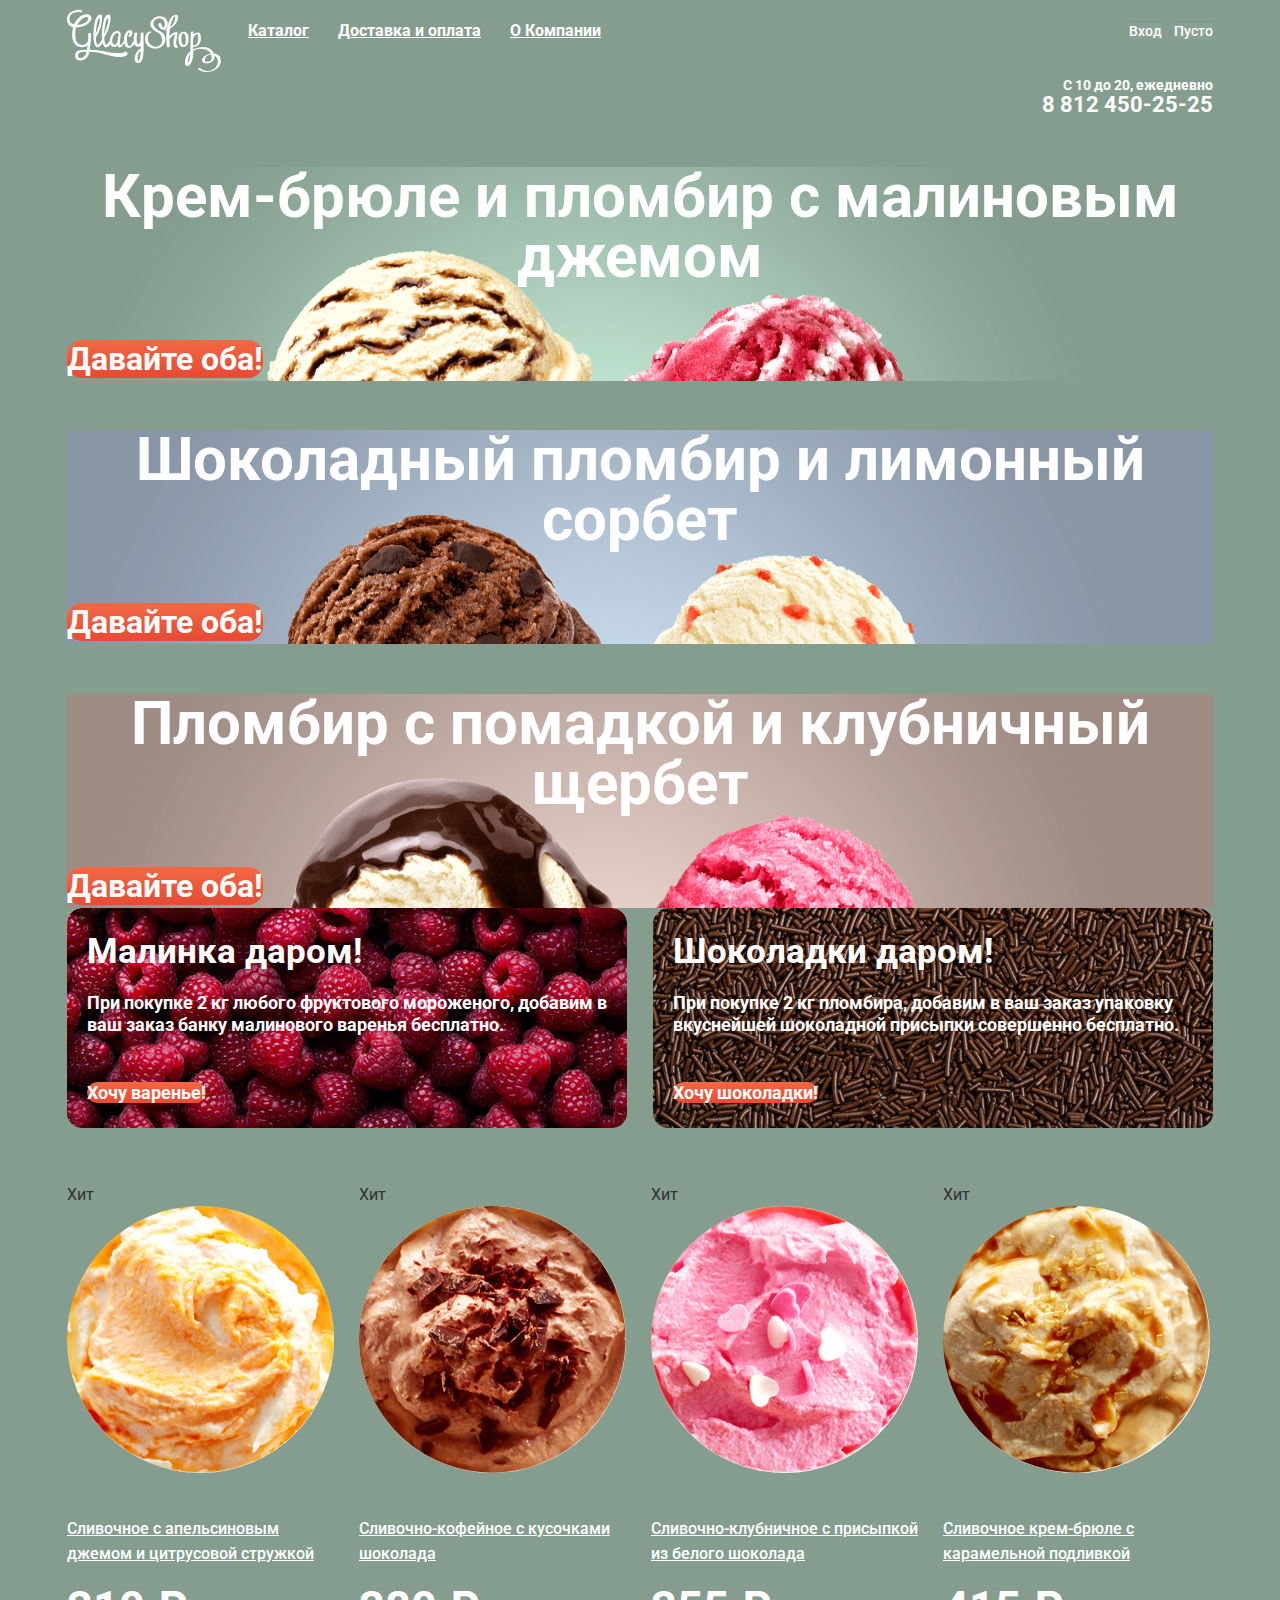
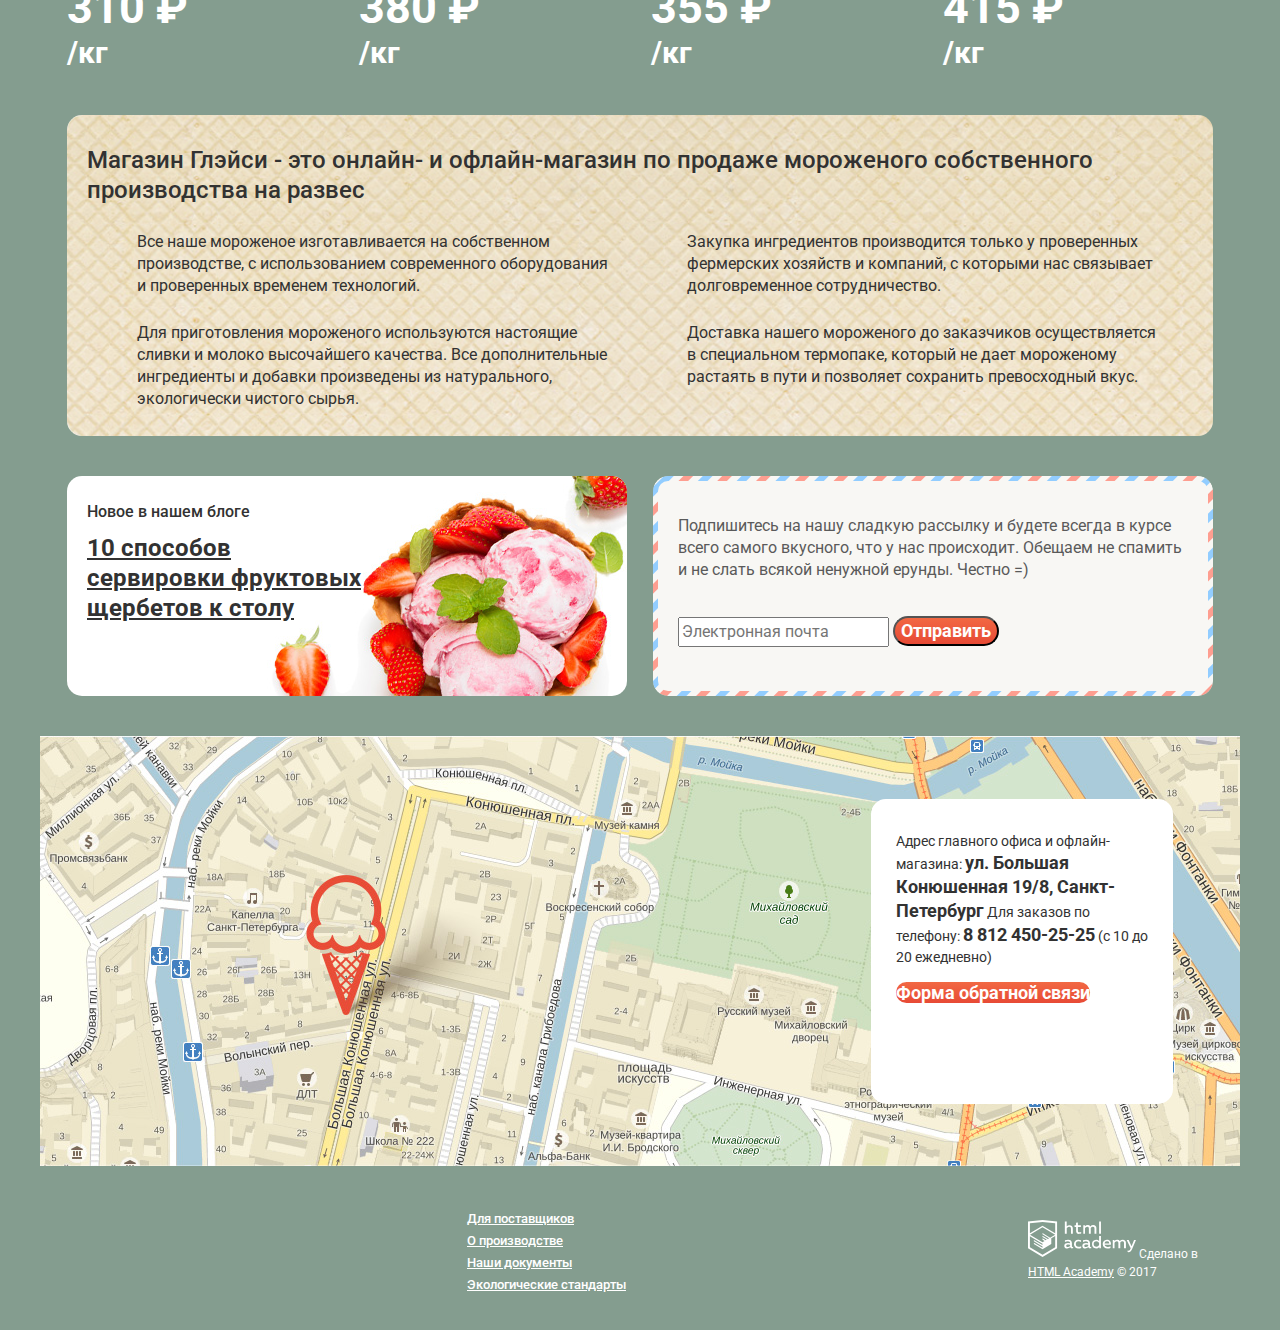
==== commit 27857bc8: "Бонусное задание по базовым сеткам на флексах" ====
--- a/index.html
+++ b/index.html
@@ -7,7 +7,7 @@
       <link rel="stylesheet" href="css/normalize.css">
       <link rel="stylesheet" href="css/style.css">
    </head>
-   <body>
+   <body class="index">
       <header class="mainHeader">
          <div class="container">
             <nav class="mainNavigation">
@@ -87,7 +87,7 @@
                   <a href="#" class="btn">Хочу шоколадки!</a>
                </div>
             </section>
-            <ul class="icecreamList list">
+            <ul class="icecreamList list indexPageList">
                <li class="icecreamItem">
                   <h2><a href="#" class="icecreamLink">Сливочное с апельсиновым джемом и цитрусовой стружкой</a></h2>
                   <p class="icecreamImage">
--- a/css/style.css
+++ b/css/style.css
@@ -178,6 +178,19 @@
     background-repeat: no-repeat;
 }
 
+.gifts {
+    display: flex;
+    justify-content: space-between;
+}
+
+.giftContainer {
+    width: 560px;
+    border-radius: 15px;
+    padding-left: 20px;
+    padding-right: 20px;
+    padding-bottom: 23px;
+}
+
 .gifts .giftRaspberry {
     background-color: #701c33;
     background-image: url('../img/raspberry_bg.jpg');
@@ -194,6 +207,8 @@
     color: #fff;
     font-size: 18px;
     font-weight: 700;
+    margin-top: 20px;
+    margin-bottom: 45px;
 }
 
 .giftContainer h3 {
@@ -201,6 +216,16 @@
     font-size: 35px;
     line-height: 41px;
     font-weight: 700;
+    margin-top: 23px;
+    margin-bottom: 0;
+}
+
+.indexPageList .icecreamItem:nth-child(4n) {
+    margin-right: 0;
+}
+
+.index .indexPageList {
+    margin-bottom: 40px;
 }
 
 .icecreamImage img {
@@ -330,13 +355,28 @@
     background-image: linear-gradient(to bottom, #e74a35, #f26843), linear-gradient(to bottom, rgba(0, 0, 0, 0.07), rgba(0, 0, 0, 0.07));
 }
 
+section.map {
+    text-align: center;
+    position: relative;
+}
+
 .mapText {
     background-color: #fff;
+    width: 302px;
+    padding-left: 25px;
+    padding-right: 25px;
+    min-height: 305px;
+    border-radius: 15px;
+    position: absolute; 
+    top: 63px;
+    left: 871px;
+    text-align: left;
 }
 
 .mapText .address {
     font-size: 14px;
     line-height: 20px;
+    margin-top: 32px;
 }
 
 .address b {
@@ -463,12 +503,17 @@
     margin-top: 13px;
 }
 
+.icecreamContainer {
+    width: 1200px;
+    margin: 0 auto;
+    padding-left: 27px;   
+}
+
 ul.icecreamList {
     display: flex;
     flex-wrap: wrap;
     margin-top: 40px;
-    margin-bottom: 104px;
-    margin-left: 27px;
+    margin-bottom: 83px;
 }
 
 .icecreamItem {
@@ -505,6 +550,19 @@
 
 /* Форма фильтра */
 
+.sorting .filterSection {
+    display: flex;
+    flex-wrap: wrap;
+}
+
+.filterSection {
+    order: 4;
+}
+
+.fatting {
+    order: 3;
+}
+
 .filterForm {
     color: #fff;
     font-size: 16px;
@@ -534,6 +592,9 @@
     line-height: 18px;
     font-weight: 500;
     background-color: rgba(255, 255, 255, 0.2);
+    order: 5;
+    border-radius: 15px;
+    border: 1px solid #fff;
 }
 
 .filterBtn:hover {
@@ -546,17 +607,42 @@
     box-shadow: inset 0px 2px 1px 0 #696969;
 }
 
+/* Пагинация */
+
+.paginationList {
+    display: flex;
+    flex-wrap: wrap;
+    justify-content: flex-end;
+}
+
 .paginationItem {
     line-height: 18px;
     font-weight: 500;
+    margin-right: 5px;
+}
+
+.paginationItem:last-child {
+    margin-right: 0;
 }
 
 .paginationList a {
     text-decoration: none;
-}
-
-.paginationItemCurrent {
+    color: #fff;
+    display: block;
+    border-radius: 50%;
+    padding: 5px 10px;
+}
+
+.paginationItem .paginationLink:hover {
+    color: #fff;
+    background-color: rgba(255, 255, 255, 0.2);
+    cursor: pointer;
+}
+
+
+.paginationItem .paginationItemCurrent {
     background-color: #fff;
+    color: #323232;
 }
 
 .visuallyHidden {
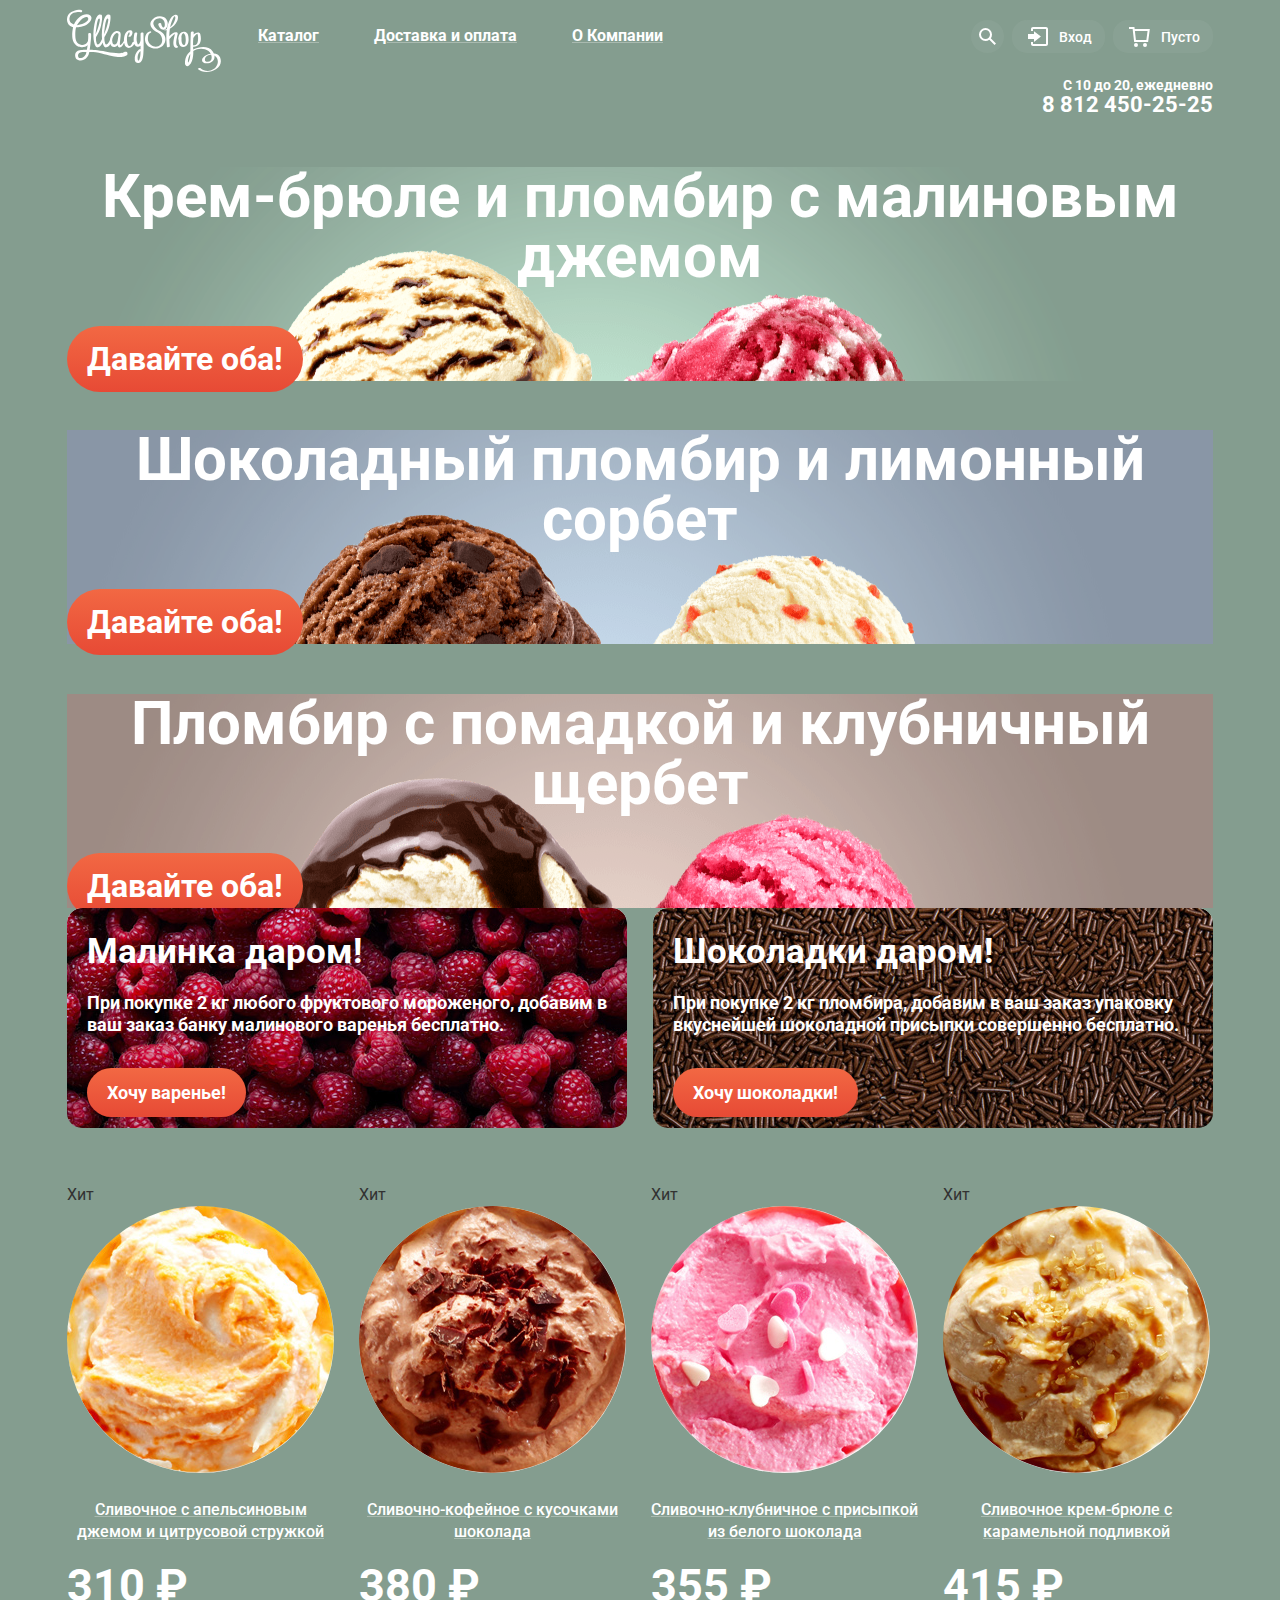
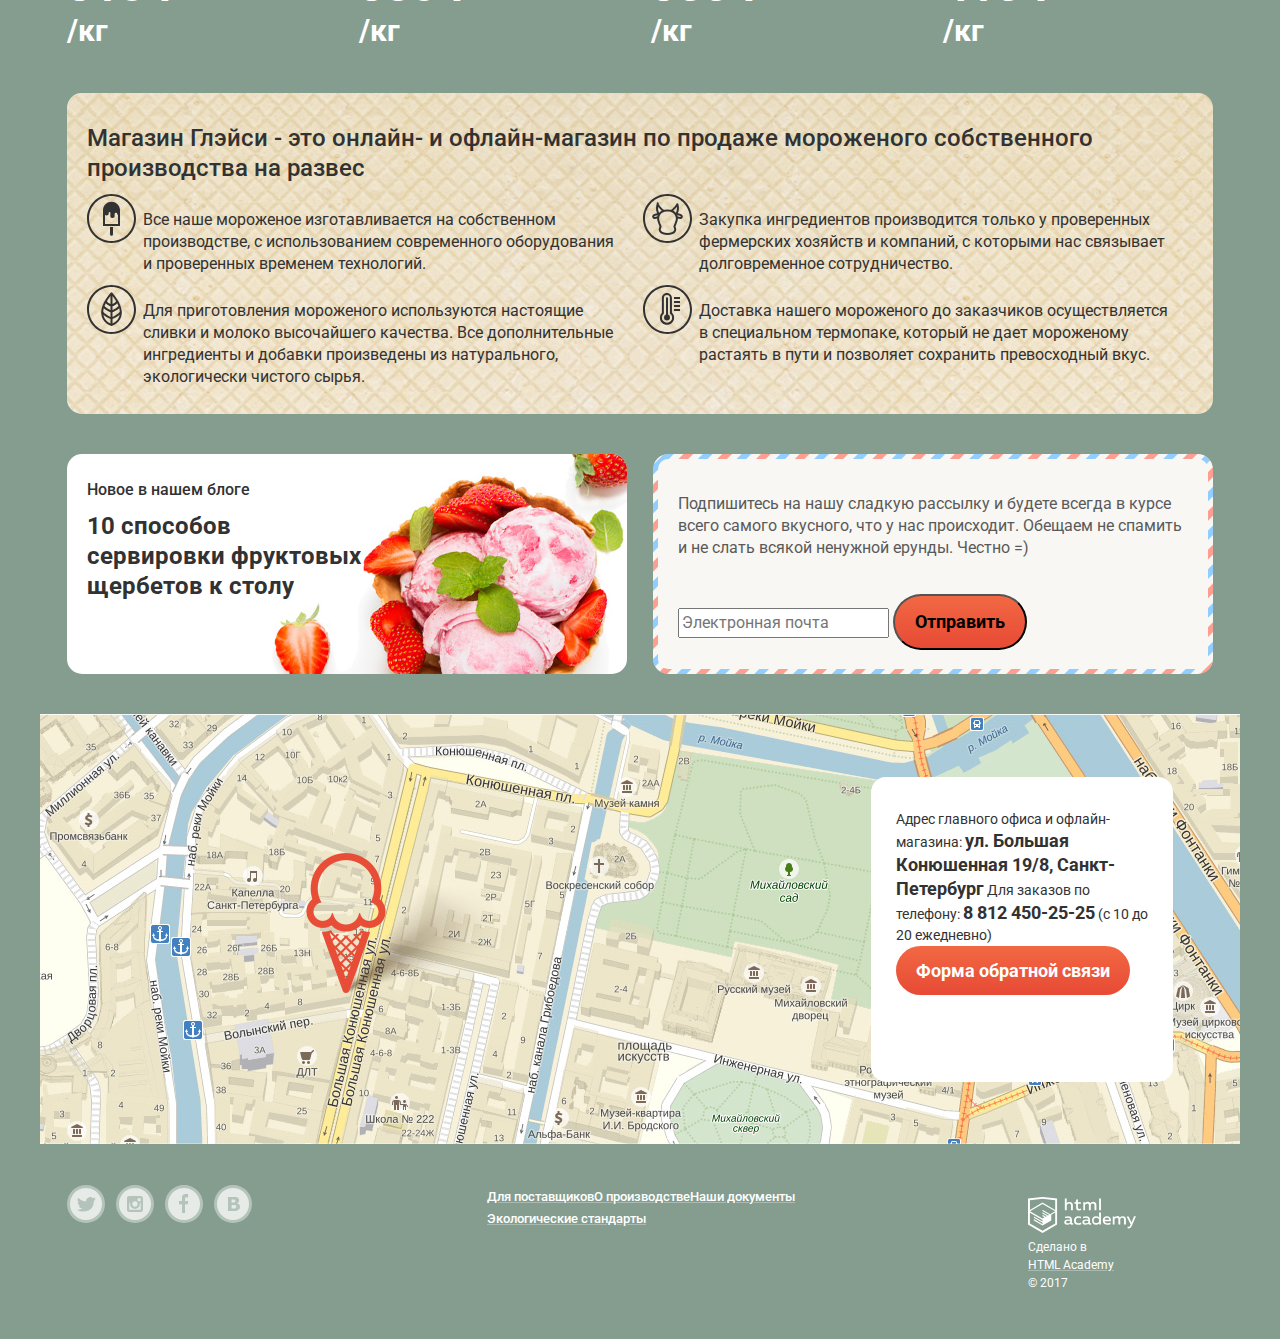
==== commit 3a51e973: "микросетки и декоративные элементы" ====
--- a/index.html
+++ b/index.html
@@ -7,7 +7,7 @@
       <link rel="stylesheet" href="css/normalize.css">
       <link rel="stylesheet" href="css/style.css">
    </head>
-   <body class="index">
+   <body>
       <header class="mainHeader">
          <div class="container">
             <nav class="mainNavigation">
@@ -28,7 +28,9 @@
                </ul>
                <ul class="userNavigation list">
                   <li>
-                     <a href="#" class="userLink"><span class="visuallyHidden">Поиск</span></a>
+                    <a href="#" class="userLink searchLink"><span class="visuallyHidden">Поиск</span>
+                        <svg xmlns="http://www.w3.org/2000/svg" xmlns:xlink="http://www.w3.org/1999/xlink" width="17" height="17" viewBox="0 0 17 17"><path fill="#fff" d="M16.958 15.527L11.75 10.32A6.455 6.455 0 0 0 13 6.5 6.5 6.5 0 1 0 6.5 13a6.465 6.465 0 0 0 3.839-1.263l5.205 5.204 1.414-1.414zM6.5 11C4.019 11 2 8.981 2 6.5S4.019 2 6.5 2 11 4.019 11 6.5 8.981 11 6.5 11z"/></svg>
+                    </a>
                      <form class="searchForm" action="https://echo.htmlacademy.ru/" method="get">
                         <label for="search" class="visuallyHidden">Поиск по сайту</label>
                         <input type="text" name="search" id="search"  placeholder="Что ищем?">
@@ -36,7 +38,8 @@
                      </form>
                   </li>
                   <li>
-                     <a href="login.html" class="userLink">Вход</a>
+                     <a href="login.html" class="userLink entryLink"><svg xmlns="http://www.w3.org/2000/svg" xmlns:xlink="http://www.w3.org/1999/xlink" width="21" height="19" viewBox="0 0 21 19"><g fill="#000"><path d="M6 14.875L12.917 9.5 6 4.125v2.917H-.042v4.917H6z"/><path d="M18 0H5C3.9 0 3 .9 3 2v2h2V2h13v15H5v-2H3v2c0 1.1.9 2 2 2h13c1.1 0 2-.9 2-2V2c0-1.1-.9-2-2-2z"/></g></svg>
+                        Вход</a>
                      <form class="loginForm" action="https://echo.htmlacademy.ru/" method="post">
                         <p class="userForm">
                            <label for="emailLoginForm" class="visuallyHidden">Электронная почта</label>
@@ -51,7 +54,7 @@
                         </p>
                      </form>
                   </li>
-                  <li><a href="#" class="userLink">Пусто</a></li>
+                  <li><a href="#" class="userLink basketLink"><svg xmlns="http://www.w3.org/2000/svg" width="21" height="20" viewBox="0 0 21 20"><g fill="#FFF"><path d="M5.657 2.031L5.422 0H0v2h3.64l1.5 13h13.988l1.699-12.969H5.657zM17.372 13H6.922L5.888 4.031h12.66L17.372 13z"/><circle cx="6.984" cy="18" r="2"/><circle cx="15.984" cy="18" r="2"/></g></svg>Пусто</a></li>
                </ul>
             </nav>
             <span class="workTime">С 10 до 20, ежедневно</span>
@@ -128,16 +131,16 @@
             <section class="shopDescription">
                <h3 class="shopDescriptionTitle">Магазин Глэйси - это онлайн- и офлайн-магазин по продаже мороженого собственного производства на развес</h3>
                <div class="content">
-                  <p>Все наше мороженое изготавливается на собственном производстве, с использованием современного оборудования и проверенных временем 
+                  <p class="ice">Все наше мороженое изготавливается на собственном производстве, с использованием современного оборудования и проверенных временем 
                      технологий.
                   </p>
-                  <p>  Для приготовления мороженого используются настоящие сливки и молоко высочайшего качества. 
+                  <p class="leaf">  Для приготовления мороженого используются настоящие сливки и молоко высочайшего качества. 
                      Все дополнительные ингредиенты и добавки произведены из натурального, экологически чистого сырья.  
                   </p>
-                  <p> Закупка ингредиентов  производится только у проверенных фермерских хозяйств и компаний, 
+                  <p class="cow"> Закупка ингредиентов  производится только у проверенных фермерских хозяйств и компаний, 
                      с которыми нас связывает долговременное сотрудничество.
                   </p>
-                  <p>Доставка нашего мороженого до заказчиков осуществляется в специальном термопаке, 
+                  <p class="temperature">Доставка нашего мороженого до заказчиков осуществляется в специальном термопаке, 
                      который не дает мороженому растаять в пути и позволяет сохранить превосходный вкус.
                   </p>
                </div>
@@ -180,10 +183,10 @@
          <div class="container">
             <div class="social">
                <ul class="list">
-                  <li><a class="socialButton" href="#"><span class="visuallyHidden">Твиттер</span></a></li>
-                  <li><a class="socialButton" href="#"><span class="visuallyHidden">Инстаграм</span></a></li>
-                  <li><a class="socialButton" href="#"><span class="visuallyHidden">Фейсбук</span></a></li>
-                  <li><a class="socialButton" href="#"><span class="visuallyHidden">Контакт</span></a></li>
+                  <li><a class="socialButton socialTwitter" href="#"><span class="visuallyHidden">Твиттер</span></a></li>
+                  <li><a class="socialButton socialInstagram" href="#"><span class="visuallyHidden">Инстаграм</span></a></li>
+                  <li><a class="socialButton socialFacebook" href="#"><span class="visuallyHidden">Фейсбук</span></a></li>
+                  <li><a class="socialButton socialVk" href="#"><span class="visuallyHidden">Контакт</span></a></li>
                </ul>
             </div>
             <div class="footerLinks">
--- a/css/style.css
+++ b/css/style.css
@@ -21,6 +21,7 @@
     font-weight: 500;
     color: #fff;
     line-height: 18px;
+    text-decoration-color: rgba(255, 255, 255, 0.3);
 }
 
 a:hover {
@@ -29,6 +30,11 @@
 
 a:active {
     color: #ffbc9e;
+}
+
+img {
+    max-width: 100%;
+    height: auto;
 }
 
 .list {
@@ -46,7 +52,7 @@
 
 .mainHeader .logo {
     margin-top: 9px;
-    margin-right: 27px;
+    margin-right: 24px;
 }
 
 .mainNavigation {
@@ -65,6 +71,17 @@
     display: inline-block;
     margin-right: 25px;
     position: relative;
+    vertical-align: top;
+    padding-bottom: 8px;  
+}
+
+.siteNavigation a {
+    display: block;
+    vertical-align: middle;
+    padding: 7px 13px;
+    
+    padding: 7px 13px;
+	border-radius: 15px;
 }
 
 .siteNavigation li:last-child, .userNavigation li:last-child {
@@ -72,7 +89,6 @@
 }
 
 .userNavigation li {
-    display: inline-block;
     margin-right: 8px;
 }
 
@@ -80,12 +96,27 @@
     line-height: 18px;
     color: #fff;
     font-weight: 700;
+}
+
+.siteNavigation .navLink:hover {
+    color: #333;
+    font-weight: 700;
+    background-color: #f7f6f3;
+    text-decoration: none;
+    padding: 9px 13px 10px 14px;
+    border-radius: 20px;
 }
 
 .submenu {
     display: none;
     position: absolute;
-    z-index: 900;    
+    z-index: 900;
+    background-color: #f8f7f4;
+    border-radius: 5px; 
+    top: 38px;
+	left: -6px;
+    width: 143px;
+    box-shadow: 0px 20px 20px 0px rgba(0, 0, 0, 0.4);
 }
 
 .catalogLink:hover  .submenu {
@@ -97,17 +128,19 @@
     line-height: 16px;
     text-decoration: none;
     color: #323232;
+    display: block;
+    padding: 8px 20px;  
 }
 
 .submenu .newIcecream {
     font-weight: 700;
 }
 
-.submenu li:hover {
+.submenu a:hover {
     background-color: #fbded7;
 }
 
-.submenu li:active {
+.submenu a:active {
     background-color: #f6b5a5;
 }
 
@@ -127,20 +160,74 @@
     text-decoration: none;
 }
 
+.userNavigation {
+    display: flex;
+    flex-wrap: wrap;
+}
+
 .userNavigation .userLink {
     font-weight: 500;
     color: #fff;
     font-size: 14px;
     line-height: 16px;
     text-decoration: none;
+    display: block;
+    background-color: rgba(161, 180, 169, 0.2);
+}
+
+.userNavigation .searchLink {
+    display: flex;
+    align-items: center;
+    justify-content: center;
+    width: 33px;
+    height: 33px;
+    border-radius: 50%;
+}
+
+.searchLink:hover path {
+    fill: #000;
+}
+
+.userNavigation .entryLink {
+    display: flex;
+    width: 93px;
+    height: 33px;
+    padding-left: 16px;
+    padding-right: 13px;
+    justify-content: space-between;
+    align-items: center;
+    border-radius: 15px;
+}
+
+.entryLink path {
+    fill: #fff;
+}
+
+.entryLink:hover path {
+    fill: #000;
+}
+
+.userNavigation .basketLink {
+    display: flex;
+    width: 100px;
+    height: 33px;
+    padding-left: 16px;
+    padding-right: 13px;
+    justify-content: space-between;
+    align-items: center;
+    border-radius: 15px;
+}
+
+.basketLink:hover path {
+    fill: #000;
+}
+
+.basketLink:hover circle {
+    fill: #000;
 }
 
 .searchForm, .loginForm, .goodsChosen, .feedbackForm {
     display: none;
-}
-
-.userNavigation .userLink {
-    background-color: rgba(161, 180, 169, 0.2);
 }
 
 .userNavigation .userLink:hover {
@@ -224,7 +311,7 @@
     margin-right: 0;
 }
 
-.index .indexPageList {
+.icecreamList.indexPageList {
     margin-bottom: 40px;
 }
 
@@ -259,8 +346,49 @@
 
 .content p {
     width: 480px;
-    margin-left: 70px;
+    margin-left: 76px;
     margin-bottom: 9px;
+    position: relative;
+}
+
+.content p.ice::before {
+    content: "";
+    position: absolute;
+    top: -15px;
+    left: -56px;
+    background-image: url('../img/ice-cream.svg');
+    width: 49px;
+    height: 49px;
+}
+
+.content p.leaf::before {
+    content: "";
+    position: absolute;
+    top: -15px;
+    left: -56px;
+    background-image: url('../img/eco.svg');
+    width: 49px;
+    height: 49px;
+}
+
+.content p.cow::before {
+    content: "";
+    position: absolute;
+    top: -15px;
+    left: -56px;
+    background-image: url('../img/cow.svg');
+    width: 49px;
+    height: 49px;
+}
+
+.content p.temperature::before {
+    content: "";
+    position: absolute;
+    top: -15px;
+    left: -56px;
+    background-image: url('../img/thermometer.svg');
+    width: 49px;
+    height: 49px;
 }
 
 .content p:nth-child(2) {
@@ -337,18 +465,19 @@
 }
 
 .btn {
-    color: #fefefe;
     background-image: linear-gradient(to top, #e74a35, #f26843);
     font-size: 18px;
     line-height: 24px;
-    border-radius: 15px;
+    border-radius: 50px;
     text-decoration: none;
     font-weight: 700;
-}
-
-.btn:hover {
+    padding: 14px 20px 14px 20px;
+}
+
+a.btn:hover {
     background-image: linear-gradient(to top, #e74a35, #f26843), 
     linear-gradient(to bottom, rgba(255, 255, 255, 0.2), rgba(255, 255, 255, 0.2));
+    color: #fefefe;
 }
 
 .btn:active {
@@ -393,12 +522,67 @@
 }
 
 .mainFooter .social {
-    width: 190px;
+    width: 210px;
     margin-right: 210px;
 }
+
+.social .socialButton {
+    width: 38px;
+    height: 38px;
+    border-radius: 50%;
+    background-color: rgba(255, 255, 255, 0.5);
+    display: block;
+    margin-right: 11px;
+}
+
 
 .footerLinks {
     width: 330px; 
+}
+
+.social ul {
+    display: flex;
+    flex-wrap: wrap;
+    margin: 0 auto;
+    justify-content: flex-start;
+    
+}
+
+.social .socialTwitter {
+    background-image: url('../img/twitter.svg');
+    background-repeat: no-repeat;
+    background-position: center;
+    opacity: 0.8;
+
+}
+
+.social .socialInstagram {
+    background-image: url('../img/instagram.svg');
+    background-repeat: no-repeat;
+    background-position: center;
+    opacity: 0.8;
+
+}
+
+.social .socialFacebook {
+    background-image: url('../img/fb.svg');
+    background-repeat: no-repeat;
+    background-position: center;
+    opacity: 0.8;
+
+}
+
+.social .socialVk {
+    background-image: url('../img/vk.svg');
+    background-repeat: no-repeat;
+    background-position: center;
+    opacity: 0.8;
+
+}
+
+.social .socialButton:hover {
+    opacity: 1;
+    background-color: rgba(255, 255, 255, 0.7);
 }
 
 .footerCopyright {
@@ -407,12 +591,19 @@
 }
 .footerLinks a {
     font-size: 13px;
+}
+
+.footerLinks ul {
+    display: flex;
+    flex-wrap: wrap;
 }
 
 .footerCopyright {
     color: #fefefe;
     font-size: 12px;
     line-height: 18px;
+    display: flex;
+    flex-direction: column;
 }
 
 .logoLink {
@@ -453,6 +644,14 @@
 
 /* Страница каталога */
 
+.basketLink.activeLink {
+    width: 117px;
+}
+
+.basketLink.activeLink:hover section.goodsChosen {
+    display: block;
+}
+
 .workTime  {
     color: #fff;
     font-size: 14px;
@@ -521,10 +720,17 @@
     flex-direction: column;
     width: 267px;
     margin-right: 25px;
-}
-
-.icecreamImage {
+    position: relative;
+}
+
+.icecreamItem .icecreamImage {
     order: -1;
+    margin-bottom: 0;
+}
+
+.iceInfo {
+    position: absolute;
+    top: 225px;
 }
 
 .icecreamList .icecreamLink {
@@ -532,6 +738,8 @@
     font-weight: 500;
     text-align: center;
     font-size: 16px;
+    display: block;
+    margin: 0 auto;
 }
 
 .itemPrice {
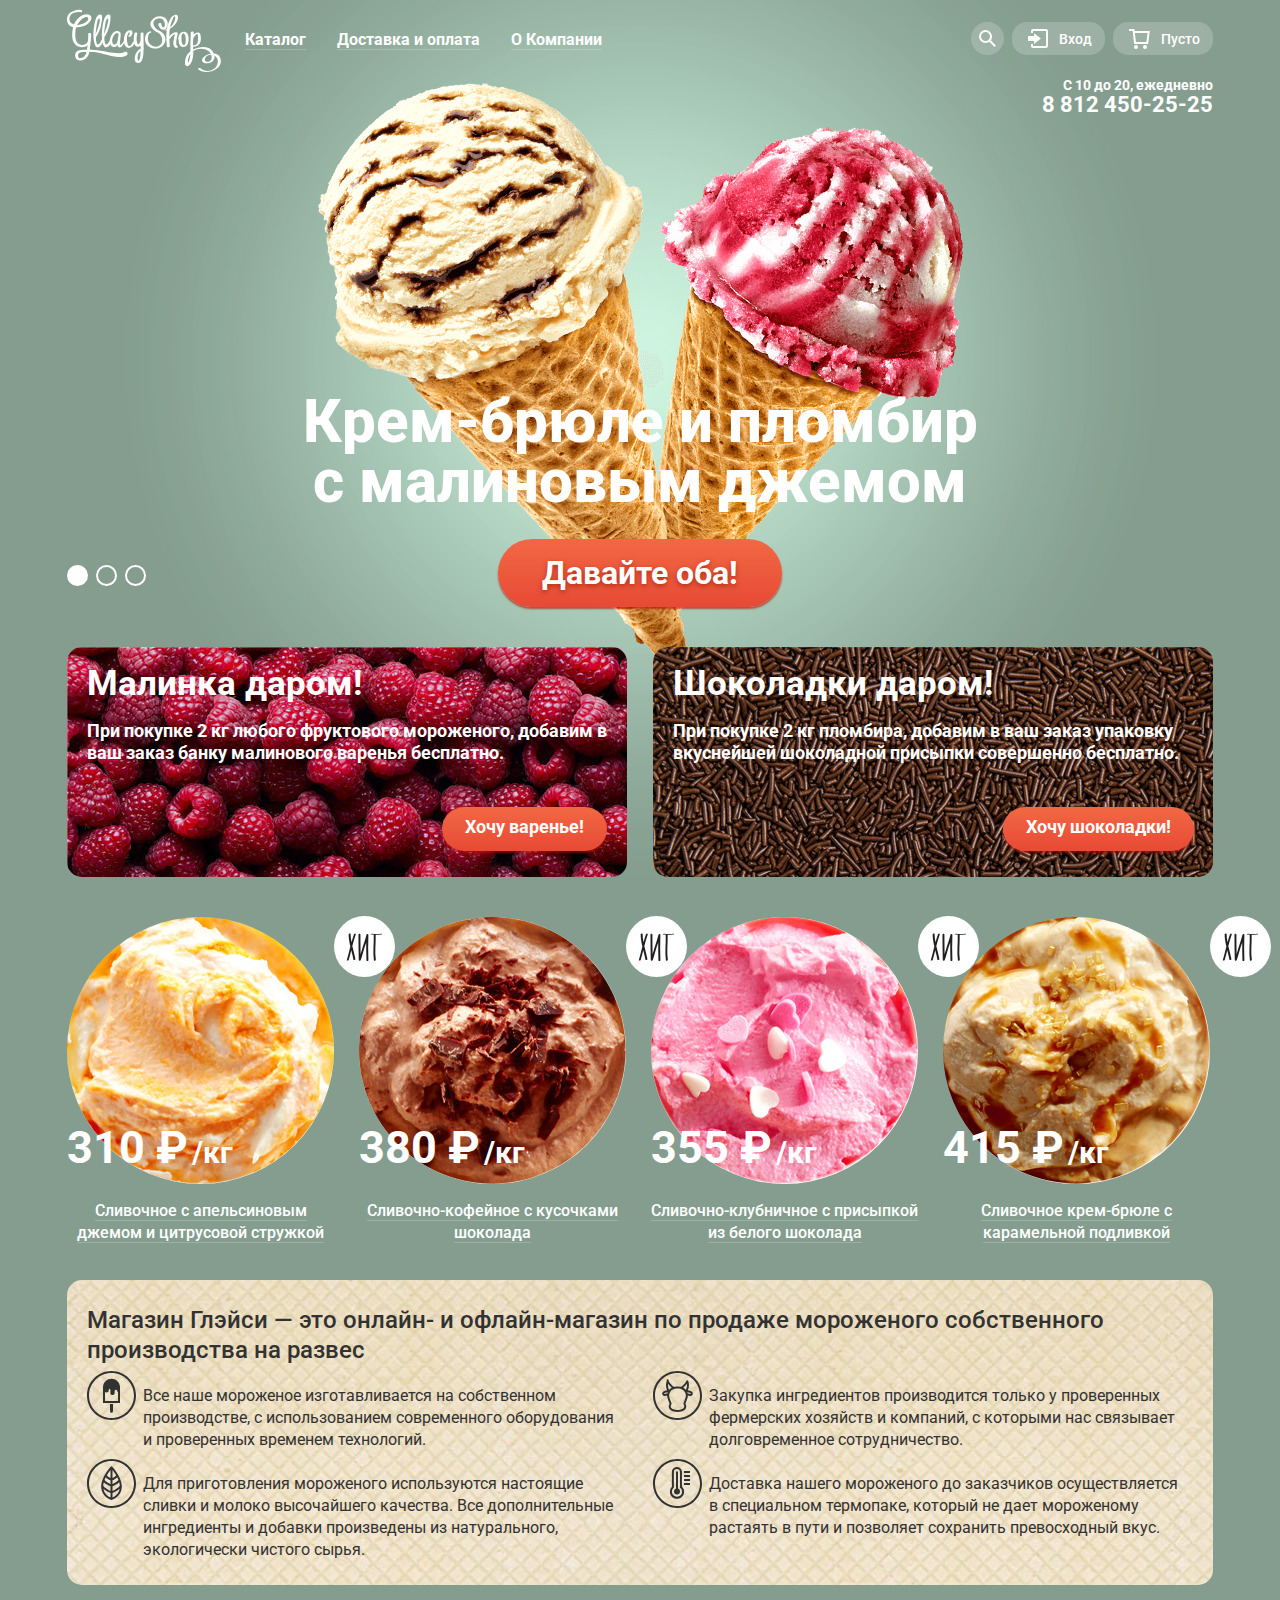
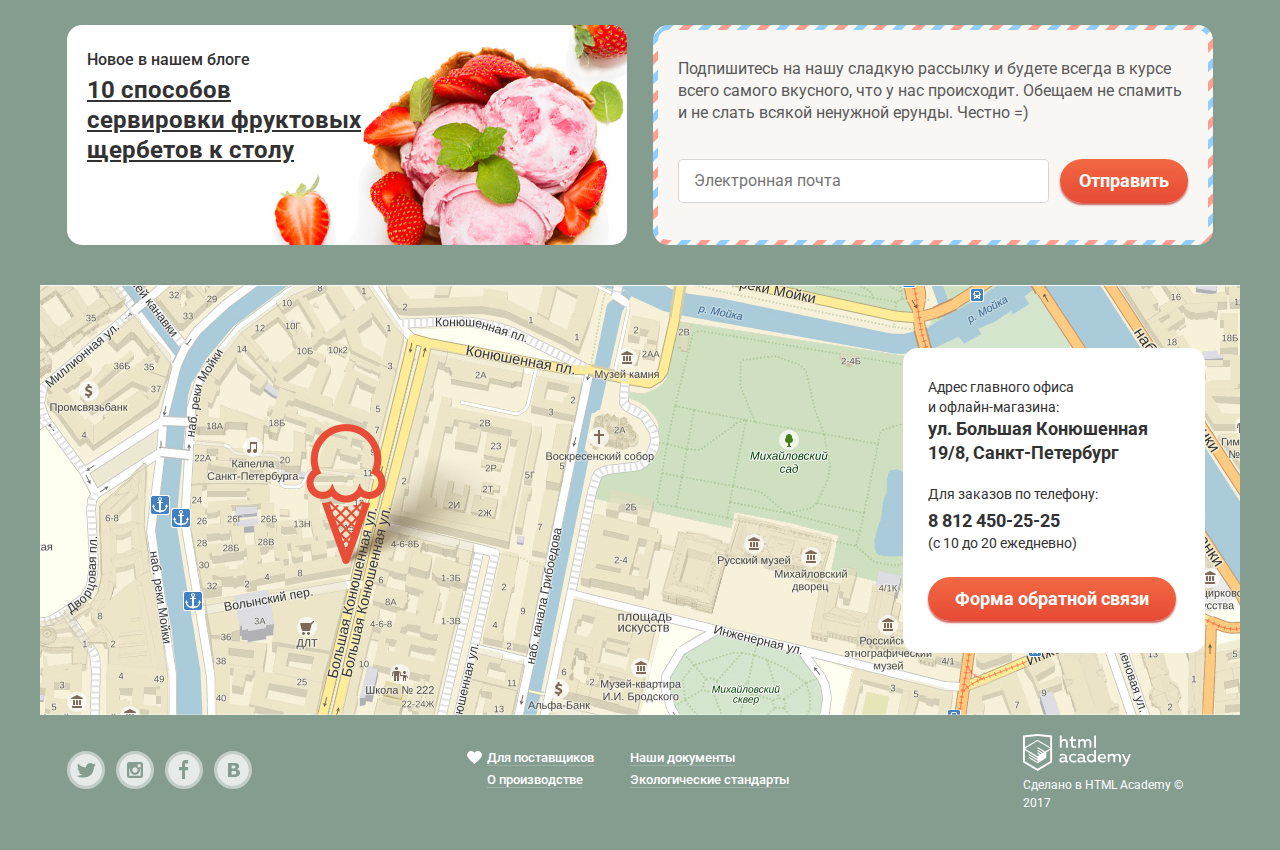
==== commit 8b9964d1: "Декоративные элементы и микросетки" ====
--- a/index.html
+++ b/index.html
@@ -8,211 +8,251 @@
       <link rel="stylesheet" href="css/style.css">
    </head>
    <body>
-      <header class="mainHeader">
-         <div class="container">
-            <nav class="mainNavigation">
-               <a><img src="img/logo.svg" alt="Логотип Gllacy Shop" class="logo" width="154" height="64"></a>
-               <ul class="siteNavigation list">
-                  <li class="catalogLink">
-                     <a href="catalog.html" class="navLink">Каталог</a>
-                     <ul class="submenu list">
-                        <li class="newIcecream"><a href="#">Новинки</a></li>
-                        <li class="submenuItem"><a href="catalog.html">Сливочное</a></li>
-                        <li class="submenuItem"><a href="#">Щербеты</a></li>
-                        <li class="submenuItem"><a href="#">Фруктовый лед</a></li>
-                        <li class="submenuItem"><a href="#">Мелорин</a></li>
-                     </ul>
-                  </li>
-                  <li><a href="payment.html" class="navLink">Доставка и оплата</a></li>
-                  <li><a href="about.html" class="navLink">О Компании</a></li>
+      <input class="visuallyHidden" type="radio" id="product-1" name="toggle" checked>
+      <input class="visuallyHidden" type="radio" id="product-2" name="toggle">
+      <input class="visuallyHidden" type="radio" id="product-3" name="toggle">
+      <div class="siteWrapper">
+         <header class="mainHeader">
+            <div class="container">
+               <nav class="mainNavigation">
+                  <a><img src="img/logo.svg" alt="Логотип Gllacy Shop" class="logo" width="154" height="64"></a>
+                  <ul class="siteNavigation list">
+                     <li class="catalogLink">
+                        <a href="catalog.html" class="navLink catLink"><span class="linkUnderline">Каталог</span></a>
+                        <ul class="submenu list">
+                           <li class="newIcecream"><a href="#">Новинки</a></li>
+                           <li class="submenuItem"><a href="catalog.html">Сливочное</a></li>
+                           <li class="submenuItem"><a href="#">Щербеты</a></li>
+                           <li class="submenuItem"><a href="#">Фруктовый лед</a></li>
+                           <li class="submenuItem"><a href="#">Мелорин</a></li>
+                        </ul>
+                     </li>
+                     <li><a href="payment.html" class="navLink"><span class="linkUnderline">Доставка и оплата</span></a></li>
+                     <li><a href="about.html" class="navLink"><span class="linkUnderline">О Компании</span></a></li>
+                  </ul>
+                  <ul class="userNavigation list">
+                     <li>
+                        <a href="#" class="userLink searchLink">
+                           <span class="visuallyHidden">Поиск</span>
+                           <svg xmlns="http://www.w3.org/2000/svg" xmlns:xlink="http://www.w3.org/1999/xlink" width="17" height="17" viewBox="0 0 17 17">
+                              <path fill="#fff" d="M16.958 15.527L11.75 10.32A6.455 6.455 0 0 0 13 6.5 6.5 6.5 0 1 0 6.5 13a6.465 6.465 0 0 0 3.839-1.263l5.205 5.204 1.414-1.414zM6.5 11C4.019 11 2 8.981 2 6.5S4.019 2 6.5 2 11 4.019 11 6.5 8.981 11 6.5 11z"/>
+                           </svg>
+                        </a>
+                        <form class="searchForm" action="https://echo.htmlacademy.ru/" method="get">
+                           <label for="search" class="visuallyHidden">Поиск по сайту</label>
+                           <input type="text" name="search" id="search"  placeholder="Что ищем?">
+                           <button type="submit" class="visuallyHidden">Искать</button>
+                        </form>
+                     </li>
+                     <li>
+                        <a href="login.html" class="userLink entryLink">
+                           <svg xmlns="http://www.w3.org/2000/svg" xmlns:xlink="http://www.w3.org/1999/xlink" width="21" height="19" viewBox="0 0 21 19">
+                              <g fill="#000">
+                                 <path d="M6 14.875L12.917 9.5 6 4.125v2.917H-.042v4.917H6z"/>
+                                 <path d="M18 0H5C3.9 0 3 .9 3 2v2h2V2h13v15H5v-2H3v2c0 1.1.9 2 2 2h13c1.1 0 2-.9 2-2V2c0-1.1-.9-2-2-2z"/>
+                              </g>
+                           </svg>
+                           Вход
+                        </a>
+                        <form class="loginForm" action="https://echo.htmlacademy.ru/" method="post">
+                           <p class="userForm">
+                              <label for="emailLoginForm" class="visuallyHidden">Электронная почта</label>
+                              <input type="email" id="emailLoginForm" name="emailLogin" placeholder="Электронная почта">
+                              <label for="passwordLoginForm" class="visuallyHidden">Пароль</label>
+                              <input type="password" id="passwordLoginForm" name="passwordLogin" placeholder="Пароль">
+                           </p>
+                           <button type="submit" class="btn">Войти</button>
+                           <p class="informationSection">
+                              <a href="#" class="linkForm">Забыли пароль?</a>
+                              <a href="#" class="linkForm">Новая регистрация</a>
+                           </p>
+                        </form>
+                     </li>
+                     <li>
+                        <a href="#" class="userLink basketLink indexLink">
+                           <svg xmlns="http://www.w3.org/2000/svg" width="21" height="20" viewBox="0 0 21 20">
+                              <g fill="#FFF">
+                                 <path d="M5.657 2.031L5.422 0H0v2h3.64l1.5 13h13.988l1.699-12.969H5.657zM17.372 13H6.922L5.888 4.031h12.66L17.372 13z"/>
+                                 <circle cx="6.984" cy="18" r="2"/>
+                                 <circle cx="15.984" cy="18" r="2"/>
+                              </g>
+                           </svg>
+                           Пусто
+                        </a>
+                     </li>
+                  </ul>
+               </nav>
+               <span class="workTime">С 10 до 20, ежедневно</span>
+               <span class="phoneNumber">8 812 450-25-25</span>
+            </div>
+         </header>
+         <main>
+            <div class="container">
+               <h1 class="visuallyHidden">Глейси - магазин мороженого собственного производства</h1>
+               <section class="slider">
+                  <div class="sliderControls">
+                     <label for="product-1">Первый</label>
+                     <label for="product-2">Второй</label>
+                     <label for="product-3">Третий</label>
+                  </div>
+                  <ul class="sliderList list">
+                     <li class="sliderItem slide" id="slide1">
+                        <h2>Крем-брюле и пломбир с малиновым джемом</h2>
+                        <a href="#" class="btn btnSlider">Давайте оба!</a>
+                     </li>
+                     <li class="sliderItem slide" id="slide2">
+                        <h2>Шоколадный пломбир и лимонный сорбет </h2>
+                        <a href="#" class="btn btnSlider">Давайте оба!</a>
+                     </li>
+                     <li class="sliderItem slide" id="slide3">
+                        <h2>Пломбир с помадкой и клубничный щербет</h2>
+                        <a href="#" class="btn btnSlider">Давайте оба!</a>
+                     </li>
+                  </ul>
+               </section>
+               <section class="gifts">
+                  <div class="giftContainer giftRaspberry">
+                     <h3>Малинка даром!</h3>
+                     <p>При покупке 2 кг любого фруктового мороженого, добавим в ваш заказ банку малинового варенья бесплатно.</p>
+                     <a href="#" class="btn">Хочу варенье!</a>
+                  </div>
+                  <div class="giftContainer giftChoco">
+                     <h3>Шоколадки даром!</h3>
+                     <p>При покупке 2 кг пломбира, добавим в ваш заказ упаковку вкуснейшей шоколадной присыпки совершенно бесплатно.</p>
+                     <a href="#" class="btn">Хочу шоколадки!</a>
+                  </div>
+               </section>
+               <ul class="icecreamList list indexPageList">
+                  <li class="icecreamItem">
+                     <h2><a href="#" class="icecreamLink"><span class="linkUnderline">Сливочное с апельсиновым джемом и цитрусовой стружкой</span></a></h2>
+                     <p class="icecreamImage">
+                        <img src="img/1.jpg" width="267" height="267" alt="Сливочное с апельсиновым джемом">
+                        <span class="hit"></span>
+                     </p>
+                     <div class="iceInfo"><span class="itemPrice">310 ₽</span>
+                        <span class="itemWeight">/кг</span> 
+                     </div>
+                     <a class="showBtn btn" href="#">Быстрый просмотр</a> 
+                  </li>
+                  <li class="icecreamItem">
+                     <h2><a href="#" class="icecreamLink"><span class="linkUnderline">Сливочно-кофейное с кусочками шоколада</span></a></h2>
+                     <p class="icecreamImage">
+                        <img src="img/2.jpg" width="267" height="267" alt="Сливочное-кофейное с кусочками шоколада">
+                        <span class="hit"></span>
+                     </p>
+                     <div class="iceInfo"><span class="itemPrice">380 ₽</span>
+                        <span class="itemWeight">/кг</span>
+                     </div>
+                     <a class="showBtn btn" href="#">Быстрый просмотр</a> 
+                  </li>
+                  <li class="icecreamItem">
+                     <h2><a href="#" class="icecreamLink"><span class="linkUnderline">Сливочно-клубничное с присыпкой из белого шоколада</span></a></h2>
+                     <p class="icecreamImage">
+                        <img src="img/3.jpg" width="267" height="267" alt="Сливочно-клубничное с присыпкой">
+                        <span class="hit"></span>
+                     </p>
+                     <div class="iceInfo"><span class="itemPrice">355 ₽</span>
+                        <span class="itemWeight">/кг</span>
+                     </div>
+                     <a class="showBtn btn" href="#">Быстрый просмотр</a> 
+                  </li>
+                  <li class="icecreamItem">
+                     <h2><a href="#" class="icecreamLink"><span class="linkUnderline">Сливочное крем-брюле с карамельной подливкой</span></a></h2>
+                     <p class="icecreamImage">
+                        <img src="img/4.jpg" width="267" height="267" alt="Сливочное крем-брюле">
+                        <span class="hit"></span>
+                     </p>
+                     <div class="iceInfo"><span class="itemPrice">415 ₽</span>
+                        <span class="itemWeight">/кг</span>
+                     </div>
+                     <a class="showBtn btn" href="#">Быстрый просмотр</a> 
+                  </li>
                </ul>
-               <ul class="userNavigation list">
-                  <li>
-                    <a href="#" class="userLink searchLink"><span class="visuallyHidden">Поиск</span>
-                        <svg xmlns="http://www.w3.org/2000/svg" xmlns:xlink="http://www.w3.org/1999/xlink" width="17" height="17" viewBox="0 0 17 17"><path fill="#fff" d="M16.958 15.527L11.75 10.32A6.455 6.455 0 0 0 13 6.5 6.5 6.5 0 1 0 6.5 13a6.465 6.465 0 0 0 3.839-1.263l5.205 5.204 1.414-1.414zM6.5 11C4.019 11 2 8.981 2 6.5S4.019 2 6.5 2 11 4.019 11 6.5 8.981 11 6.5 11z"/></svg>
-                    </a>
-                     <form class="searchForm" action="https://echo.htmlacademy.ru/" method="get">
-                        <label for="search" class="visuallyHidden">Поиск по сайту</label>
-                        <input type="text" name="search" id="search"  placeholder="Что ищем?">
-                        <button type="submit" class="visuallyHidden">Искать</button>
-                     </form>
-                  </li>
-                  <li>
-                     <a href="login.html" class="userLink entryLink"><svg xmlns="http://www.w3.org/2000/svg" xmlns:xlink="http://www.w3.org/1999/xlink" width="21" height="19" viewBox="0 0 21 19"><g fill="#000"><path d="M6 14.875L12.917 9.5 6 4.125v2.917H-.042v4.917H6z"/><path d="M18 0H5C3.9 0 3 .9 3 2v2h2V2h13v15H5v-2H3v2c0 1.1.9 2 2 2h13c1.1 0 2-.9 2-2V2c0-1.1-.9-2-2-2z"/></g></svg>
-                        Вход</a>
-                     <form class="loginForm" action="https://echo.htmlacademy.ru/" method="post">
-                        <p class="userForm">
-                           <label for="emailLoginForm" class="visuallyHidden">Электронная почта</label>
-                           <input type="email" id="emailLoginForm" name="emailLogin" placeholder="Электронная почта">
-                           <label for="passwordLoginForm" class="visuallyHidden">Пароль</label>
-                           <input type="password" id="passwordLoginForm" name="passwordLogin" placeholder="Пароль">
+               <section class="shopDescription">
+                  <h3 class="shopDescriptionTitle">Магазин Глэйси &mdash; это онлайн- и офлайн-магазин по продаже мороженого собственного производства на развес</h3>
+                  <div class="content">
+                     <p class="ice">Все наше мороженое изготавливается на собственном производстве, с использованием современного оборудования и проверенных временем 
+                        технологий.
+                     </p>
+                     <p class="leaf">  Для приготовления мороженого используются настоящие сливки и молоко высочайшего качества. 
+                        Все дополнительные ингредиенты и добавки произведены из натурального, экологически чистого сырья.  
+                     </p>
+                     <p class="cow"> Закупка ингредиентов  производится только у проверенных фермерских хозяйств и компаний, 
+                        с которыми нас связывает долговременное сотрудничество.
+                     </p>
+                     <p class="temperature">Доставка нашего мороженого до заказчиков осуществляется в специальном термопаке, 
+                        который не дает мороженому растаять в пути и позволяет сохранить превосходный вкус.
+                     </p>
+                  </div>
+               </section>
+               <div class="postsWrapper">
+                  <article class="blog">
+                     <h1 class="blogHeading">Новое в нашем блоге</h1>
+                     <a href="#" class="blogLink">10 способов сервировки фруктовых щербетов к столу</a>
+                  </article>
+                  <section class="subscribe">
+                     <div class="subscribeContainer">
+                        <h3 class="visuallyHidden">Подписка на нашу рассылку</h3>
+                        <p class="subscribeParagraph">Подпишитесь на нашу сладкую рассылку и будете всегда в курсе всего самого вкусного, что у нас происходит. 
+                           Обещаем не спамить и не слать всякой ненужной ерунды. Честно =) 
                         </p>
-                        <button type="submit" class="btn">Войти</button>
-                        <p class="informationSection">
-                           <a href="#" class="linkForm">Забыли пароль?</a>
-                           <a href="#" class="linkForm">Новая регистрация</a>
-                        </p>
-                     </form>
-                  </li>
-                  <li><a href="#" class="userLink basketLink"><svg xmlns="http://www.w3.org/2000/svg" width="21" height="20" viewBox="0 0 21 20"><g fill="#FFF"><path d="M5.657 2.031L5.422 0H0v2h3.64l1.5 13h13.988l1.699-12.969H5.657zM17.372 13H6.922L5.888 4.031h12.66L17.372 13z"/><circle cx="6.984" cy="18" r="2"/><circle cx="15.984" cy="18" r="2"/></g></svg>Пусто</a></li>
-               </ul>
-            </nav>
-            <span class="workTime">С 10 до 20, ежедневно</span>
-            <span class="phoneNumber">8 812 450-25-25</span>
-         </div>
-      </header>
-      <main>
-         <div class="container">
-            <h1 class="visuallyHidden">Глейси - магазин мороженого собственного производства</h1>
-            <section class="slider">
-               <div class="sliderItem">
-                  <h2>Крем-брюле и пломбир с малиновым джемом</h2>
-                  <a href="#" class="btn btnSlider">Давайте оба!</a>
-               </div>
-               <div class="sliderItem">
-                  <h2>Шоколадный пломбир и лимонный сорбет </h2>
-                  <a href="#" class="btn btnSlider">Давайте оба!</a>
-               </div>
-               <div class="sliderItem">
-                  <h2>Пломбир с помадкой и клубничный щербет</h2>
-                  <a href="#" class="btn btnSlider">Давайте оба!</a>
-               </div>
+                        <form action="https://echo.htmlacademy.ru/" method="post" class="subscribeForm">
+                           <label class="visuallyHidden" for="emailSubcribe">Электронная почта</label>
+                           <input type="text" id="emailSubcribe" name="emailSubcribe" placeholder="Электронная почта" class="emailInput">
+                           <button class="btn" type="submit">Отправить</button>
+                        </form>
+                     </div>
+                  </section>
+               </div>
+            </div>
+            <section class="map">
+               <div class="mapText">
+                  <h3 class="visuallyHidden">Как нас найти</h3>
+                  <p class="address">
+                     <span class="addressLine">Адрес главного офиса и офлайн-магазина:</span> <b class="companyAddress">ул. Большая Конюшенная 19/8, Санкт-Петербург</b> Для заказов по телефону:
+                     <b class="companyPhone">8 812 450-25-25</b>
+                     (с 10 до 20 ежедневно)
+                  </p>
+                  <a href="#" class="btn mapBtn">Форма обратной связи</a>
+               </div>
+               <img src="img/map.jpg" alt="Карта местоположения магазина" width="1200" height="430">
             </section>
-            <section class="gifts">
-               <div class="giftContainer giftRaspberry">
-                  <h3>Малинка даром!</h3>
-                  <p>При покупке 2 кг любого фруктового мороженого, добавим в ваш заказ банку малинового варенья бесплатно.</p>
-                  <a href="#" class="btn">Хочу варенье!</a>
-               </div>
-               <div class="giftContainer giftChoco">
-                  <h3>Шоколадки даром!</h3>
-                  <p>При покупке 2 кг пломбира, добавим в ваш заказ упаковку вкуснейшей шоколадной присыпки совершенно бесплатно.</p>
-                  <a href="#" class="btn">Хочу шоколадки!</a>
-               </div>
-            </section>
-            <ul class="icecreamList list indexPageList">
-               <li class="icecreamItem">
-                  <h2><a href="#" class="icecreamLink">Сливочное с апельсиновым джемом и цитрусовой стружкой</a></h2>
-                  <p class="icecreamImage">
-                     <span class="hit">Хит</span>
-                     <img src="img/1.jpg" width="267" height="267" alt="Сливочное с апельсиновым джемом">
-                  </p>
-                  <span class="itemPrice">310 ₽</span>
-                  <span class="itemWeight">/кг</span>
-               </li>
-               <li class="icecreamItem">
-                  <h2><a href="#" class="icecreamLink">Сливочно-кофейное с кусочками шоколада</a></h2>
-                  <p class="icecreamImage">
-                     <span class="hit">Хит</span>
-                     <img src="img/2.jpg" width="267" height="267" alt="Сливочное-кофейное с кусочками шоколада">
-                  </p>
-                  <span class="itemPrice">380 ₽</span>
-                  <span class="itemWeight">/кг</span>
-               </li>
-               <li class="icecreamItem">
-                  <h2><a href="#" class="icecreamLink">Сливочно-клубничное с присыпкой из белого шоколада</a></h2>
-                  <p class="icecreamImage">
-                     <span class="hit">Хит</span>
-                     <img src="img/3.jpg" width="267" height="267" alt="Сливочно-клубничное с присыпкой">
-                  </p>
-                  <span class="itemPrice">355 ₽</span>
-                  <span class="itemWeight">/кг</span>
-               </li>
-               <li class="icecreamItem">
-                  <h2><a href="#" class="icecreamLink">Сливочное крем-брюле с карамельной подливкой</a></h2>
-                  <p class="icecreamImage">
-                     <span class="hit">Хит</span>
-                     <img src="img/4.jpg" width="267" height="267" alt="Сливочное крем-брюле">
-                  </p>
-                  <span class="itemPrice">415 ₽</span>
-                  <span class="itemWeight">/кг</span>
-               </li>
-            </ul>
-            <section class="shopDescription">
-               <h3 class="shopDescriptionTitle">Магазин Глэйси - это онлайн- и офлайн-магазин по продаже мороженого собственного производства на развес</h3>
-               <div class="content">
-                  <p class="ice">Все наше мороженое изготавливается на собственном производстве, с использованием современного оборудования и проверенных временем 
-                     технологий.
-                  </p>
-                  <p class="leaf">  Для приготовления мороженого используются настоящие сливки и молоко высочайшего качества. 
-                     Все дополнительные ингредиенты и добавки произведены из натурального, экологически чистого сырья.  
-                  </p>
-                  <p class="cow"> Закупка ингредиентов  производится только у проверенных фермерских хозяйств и компаний, 
-                     с которыми нас связывает долговременное сотрудничество.
-                  </p>
-                  <p class="temperature">Доставка нашего мороженого до заказчиков осуществляется в специальном термопаке, 
-                     который не дает мороженому растаять в пути и позволяет сохранить превосходный вкус.
-                  </p>
-               </div>
-            </section>
-            <div class="postsWrapper">
-               <article class="blog">
-                  <h1 class="blogHeading">Новое в нашем блоге</h1>
-                  <a href="#" class="blogLink">10 способов сервировки фруктовых щербетов к столу</a>
-               </article>
-               <section class="subscribe">
-                  <div class="subscribeContainer">
-                     <h3 class="visuallyHidden">Подписка на нашу рассылку</h3>
-                     <p class="subscribeParagraph">Подпишитесь на нашу сладкую рассылку и будете всегда в курсе всего самого вкусного, что у нас происходит. 
-                        Обещаем не спамить и не слать всякой ненужной ерунды. Честно =) 
-                     </p>
-                     <form action="https://echo.htmlacademy.ru/" method="post" class="subscribeForm">
-                        <label class="visuallyHidden" for="emailSubcribe">Электронная почта</label>
-                        <input type="text" id="emailSubcribe" name="emailSubcribe" placeholder="Электронная почта">
-                        <button class="btn" type="submit">Отправить</button>
-                     </form>
-                  </div>
-               </section>
+         </main>
+         <footer class="mainFooter">
+            <div class="container">
+               <div class="social">
+                  <ul class="list">
+                     <li><a class="socialButton socialTwitter" href="#"><span class="visuallyHidden">Твиттер</span></a></li>
+                     <li><a class="socialButton socialInstagram" href="#"><span class="visuallyHidden">Инстаграм</span></a></li>
+                     <li><a class="socialButton socialFacebook" href="#"><span class="visuallyHidden">Фейсбук</span></a></li>
+                     <li><a class="socialButton socialVk" href="#"><span class="visuallyHidden">Контакт</span></a></li>
+                  </ul>
+               </div>
+               <div class="footerLinks">
+                  <ul class="furtherLinks list">
+                     <li><a href="#"><span class="linkUnderline">Для поставщиков</span></a></li>
+                     <li><a href="#"><span class="linkUnderline">Наши документы</span></a></li>
+                     <li><a href="#"><span class="linkUnderline">О производстве</span></a></li>
+                     <li><a href="#"><span class="linkUnderline">Экологические стандарты</span></a></li>
+                  </ul>
+               </div>
+               <div class="footerCopyright">
+                  <a href="https://htmlacademy.ru/intensive/htmlcss" aria-label="Сайт компании HTML Academy"><img src="img/logo-htmlacademy.svg" alt="HTML academy logo" width="108" height="39"></a> 
+                  <p>Сделано в <a class="logoLink" href="https://htmlacademy.ru/intensive/htmlcss">HTML Academy</a> &copy; 2017</p>
+               </div>
             </div>
-         </div>
-         <section class="map">
-            <div class="mapText">
-               <h3 class="visuallyHidden">Как нас найти</h3>
-               <p class="address">
-                  Адрес главного офиса
-                  и офлайн-магазина: <b>ул. Большая Конюшенная 19/8, Санкт-Петербург</b> Для заказов по телефону:
-                  <b>8 812 450-25-25</b>
-                  (с 10 до 20 ежедневно)
-               </p>
-               <a href="#" class="btn">Форма обратной связи</a>
-            </div>
-            <img src="img/map.jpg" alt="Карта местоположения магазина" width="1200" height="430">
-         </section>
-      </main>
-      <footer class="mainFooter">
-         <div class="container">
-            <div class="social">
-               <ul class="list">
-                  <li><a class="socialButton socialTwitter" href="#"><span class="visuallyHidden">Твиттер</span></a></li>
-                  <li><a class="socialButton socialInstagram" href="#"><span class="visuallyHidden">Инстаграм</span></a></li>
-                  <li><a class="socialButton socialFacebook" href="#"><span class="visuallyHidden">Фейсбук</span></a></li>
-                  <li><a class="socialButton socialVk" href="#"><span class="visuallyHidden">Контакт</span></a></li>
-               </ul>
-            </div>
-            <div class="footerLinks">
-               <ul class="list">
-                  <li><a href="#">Для поставщиков</a></li>
-                  <li><a href="#">О производстве</a></li>
-                  <li><a href="#">Наши документы</a></li>
-                  <li><a href="#">Экологические стандарты</a></li>
-               </ul>
-            </div>
-            <p class="footerCopyright">
-               <a href="https://htmlacademy.ru/intensive/htmlcss" aria-label="Сайт компании HTML Academy"><img src="img/logo-htmlacademy.svg" alt="HTML academy logo" width="108" height="39"></a> 
-               Сделано в <a class="logoLink" href="https://htmlacademy.ru/intensive/htmlcss">HTML Academy</a> &copy; 2017
-            </p>
-         </div>
-      </footer>
-      <form class="feedbackForm" method="post" action="https://echo.htmlacademy.ru/">
-         <p class="feedbackText">Мы обязательно вам ответим!</p>
-         <button class="close" type="button"><span class="visuallyHidden">Закрыть</span></button>
-         <label for="nameForm" class="visuallyHidden">Ваше имя</label>
-         <input type="text" name="name" placeholder="Как вас зовут?" id="nameForm">
-         <label for="emailForm" class="visuallyHidden">Ваша электронная почта</label>
-         <input type="email" name="email" placeholder="Ваша почта для ответа?" id="emailForm">
-         <label for="feedbackForm" class="visuallyHidden">Место для вашего комментария</label>
-         <textarea name="comment" placeholder="Напишите что-нибудь..." rows="10" id="feedbackForm"></textarea>
-         <button type="submit" name="submit" class="btn">Отправить</button> 
-      </form>
+         </footer>
+         <form class="feedbackForm" method="post" action="https://echo.htmlacademy.ru/">
+            <p class="feedbackText">Мы обязательно вам ответим!</p>
+            <button class="close" type="button"><span class="visuallyHidden">Закрыть</span></button>
+            <label for="nameForm" class="visuallyHidden">Ваше имя</label>
+            <input type="text" name="name" placeholder="Как вас зовут?" id="nameForm">
+            <label for="emailForm" class="visuallyHidden">Ваша электронная почта</label>
+            <input type="email" name="email" placeholder="Ваша почта для ответа?" id="emailForm">
+            <label for="feedbackForm" class="visuallyHidden">Место для вашего комментария</label>
+            <textarea name="comment" placeholder="Напишите что-нибудь..." rows="10" id="feedbackForm"></textarea>
+            <button type="submit" name="submit" class="btn">Отправить</button> 
+         </form>
+      </div>
    </body>
 </html>--- a/css/style.css
+++ b/css/style.css
@@ -21,7 +21,7 @@
     font-weight: 500;
     color: #fff;
     line-height: 18px;
-    text-decoration-color: rgba(255, 255, 255, 0.3);
+    text-decoration: none;
 }
 
 a:hover {
@@ -52,7 +52,7 @@
 
 .mainHeader .logo {
     margin-top: 9px;
-    margin-right: 24px;
+    margin-right: 10px;
 }
 
 .mainNavigation {
@@ -60,30 +60,20 @@
 }
 
 .siteNavigation, .userNavigation {
-    padding-top: 20px;
+    padding-top: 22px;
 }
 
 .userNavigation {
     margin-left: auto;
 }
 
-.siteNavigation li {
+.siteNavigation > li {
     display: inline-block;
-    margin-right: 25px;
     position: relative;
     vertical-align: top;
     padding-bottom: 8px;  
 }
 
-.siteNavigation a {
-    display: block;
-    vertical-align: middle;
-    padding: 7px 13px;
-    
-    padding: 7px 13px;
-	border-radius: 15px;
-}
-
 .siteNavigation li:last-child, .userNavigation li:last-child {
     margin-right: 0px;
 }
@@ -96,14 +86,26 @@
     line-height: 18px;
     color: #fff;
     font-weight: 700;
-}
-
-.siteNavigation .navLink:hover {
+    padding: 9px 13px 10px 14px;
+    display: block;
+	border-radius: 20px;
+}
+
+.newIcecream::after {
+    content: "";
+    position: absolute;
+    width: 128px;
+    height: 20px;
+    border-bottom: 1px solid rgba(0, 0, 0, 0.2);
+    left: 6px;
+    top: 19px;
+}
+
+.siteNavigation .navLink:hover, .catalogLink:hover .catLink {
     color: #333;
     font-weight: 700;
     background-color: #f7f6f3;
     text-decoration: none;
-    padding: 9px 13px 10px 14px;
     border-radius: 20px;
 }
 
@@ -111,12 +113,12 @@
     display: none;
     position: absolute;
     z-index: 900;
-    background-color: #f8f7f4;
-    border-radius: 5px; 
-    top: 38px;
+    background-color: #f8f7f4; 
+    top: 42px;
 	left: -6px;
     width: 143px;
     box-shadow: 0px 20px 20px 0px rgba(0, 0, 0, 0.4);
+    border-radius: 5px;
 }
 
 .catalogLink:hover  .submenu {
@@ -129,11 +131,20 @@
     text-decoration: none;
     color: #323232;
     display: block;
-    padding: 8px 20px;  
-}
-
-.submenu .newIcecream {
-    font-weight: 700;
+    padding: 8px 10px 8px 20px;  
+}
+
+.newIcecream a {
+    font-weight: 700;
+}
+
+.newIcecream {
+    padding-bottom: 11px;
+    padding-top: 5px;
+}
+
+.submenuItem:last-child {
+    padding-bottom: 6px;
 }
 
 .submenu a:hover {
@@ -172,7 +183,7 @@
     line-height: 16px;
     text-decoration: none;
     display: block;
-    background-color: rgba(161, 180, 169, 0.2);
+    background-color: rgba(255, 255, 255, 0.2);
 }
 
 .userNavigation .searchLink {
@@ -218,11 +229,11 @@
     border-radius: 15px;
 }
 
-.basketLink:hover path {
+.indexLink:hover path {
     fill: #000;
 }
 
-.basketLink:hover circle {
+.indexLink:hover circle {
     fill: #000;
 }
 
@@ -235,34 +246,108 @@
     background-color: #f8f7f4;
 }
 
+.siteWrapper {
+    min-width: 940px;
+    background-color: #849d8f;
+    background-image: url("../img/slider_ice1.png");
+    background-repeat: no-repeat;
+    background-position: top center;
+    transition: background-image 0.5s ease, background-color 0.5s ease;
+}
+
+.siteWrapper::before,
+.siteWrapper::after {
+  content: "";
+  visibility: hidden;
+}
+
+.siteWrapper::before {
+  background-image: url("../img/slider_ice2.png");
+}
+
+.siteWrapper::after {
+  background-image: url("../img/slider_ice3.png");
+}
+
+.slider {
+    position: relative;
+    padding-top: 275px;
+    text-align: center;
+}
+
+.sliderList {
+    margin-bottom: 40px;
+}
+
 .sliderItem h2 {
-    font-weight: 700;
+    font-weight: 800;
     font-size: 60px;
     line-height: 60px;
     color: #fff;
     text-align: center;
-}
+    width: 700px;
+    margin: 0 auto;
+    margin-bottom: 27px;
+}
+
+.sliderItem.slide {
+    display: none;
+  }
 
 .sliderItem .btnSlider {
     font-size: 32px;
     line-height: 44px;
-}
-
-.sliderItem:first-child {
-    background-image: url('../img/slider_ice1.png');
-    background-repeat: no-repeat;
-}
-
-.sliderItem:nth-child(2) {
+    padding: 12px 44px;
+    text-align: center;
+    vertical-align: top;
+    text-shadow: 0 2px 5px rgba(160, 32, 11, 0.76);
+}
+
+.sliderControls {
+    position: absolute;
+    bottom: 20px;
+    left: 0;
+    z-index: 20;
+    font-size: 0;
+  }
+
+.sliderControls label {
+    display: inline-block;
+    width: 21px;
+    height: 21px;
+    margin-right: 8px;
+    vertical-align: top;
+    background-color: transparent;
+    border: 2px solid #ffffff;
+    border-radius: 50%;
+    cursor: pointer;
+}
+
+#product-1:checked ~ .siteWrapper {
+    background-color: #849d8f;
+    background-image: url("../img/slider_ice1.png");
+  }
+  
+  #product-2:checked ~ .siteWrapper {
     background-color: #8996a6;
-    background-image: url('../img/slider_ice2.png');
-    background-repeat: no-repeat;
-}
-
-.sliderItem:nth-child(3) {
+    background-image: url("../img/slider_ice2.png");
+  }
+  
+  #product-3:checked ~ .siteWrapper {
     background-color: #9d8b84;
-    background-image: url('../img/slider_ice3.png');
-    background-repeat: no-repeat;
+    background-image: url("../img/slider_ice3.png");
+  }
+
+    #product-1:checked ~ .siteWrapper #slide1,
+    #product-2:checked ~ .siteWrapper #slide2,
+    #product-3:checked ~ .siteWrapper #slide3 {
+    display: block;
+}
+
+    #product-1:checked ~ .siteWrapper label[for="product-1"],
+    #product-2:checked ~ .siteWrapper label[for="product-2"],
+    #product-3:checked ~ .siteWrapper label[for="product-3"] {
+    background-color: #ffffff;
 }
 
 .gifts {
@@ -276,6 +361,8 @@
     padding-left: 20px;
     padding-right: 20px;
     padding-bottom: 23px;
+    position: relative;
+    padding-top: 16px;
 }
 
 .gifts .giftRaspberry {
@@ -294,8 +381,8 @@
     color: #fff;
     font-size: 18px;
     font-weight: 700;
-    margin-top: 20px;
-    margin-bottom: 45px;
+    margin-top: 16px;
+    margin-bottom: 90px;
 }
 
 .giftContainer h3 {
@@ -303,8 +390,21 @@
     font-size: 35px;
     line-height: 41px;
     font-weight: 700;
-    margin-top: 23px;
+    margin-top: 0;
     margin-bottom: 0;
+}
+
+.giftContainer .btn {
+    position: absolute;
+    top: 160px;
+}
+
+.giftRaspberry .btn {
+    left: 375px;
+}
+
+.giftChoco .btn {
+    left: 350px;
 }
 
 .indexPageList .icecreamItem:nth-child(4n) {
@@ -312,7 +412,16 @@
 }
 
 .icecreamList.indexPageList {
-    margin-bottom: 40px;
+    margin-bottom: 5px;
+}
+
+.indexPageList .hit::before {
+    content: "";
+    background-image: url('../img/hit.svg');
+    position: absolute;
+    height: 61px;
+    width: 61px;
+    top: 5px;
 }
 
 .icecreamImage img {
@@ -325,6 +434,7 @@
     line-height: 30px;
     margin-left: 20px;
     margin-bottom: 10px;
+    margin-top: 19px;
 }
 
 .shopDescription {
@@ -334,7 +444,7 @@
     background-size: cover;
     border-radius: 15px;
     padding-top: 6px;
-    padding-bottom: 17px;
+    padding-bottom: 15px;
     margin-bottom: 40px;
 }
 
@@ -349,12 +459,25 @@
     margin-left: 76px;
     margin-bottom: 9px;
     position: relative;
+    margin-top: 10px;
+}
+
+p.leaf {
+    margin-top: 13px;
+}
+
+p.cow, p.temperature {
+    margin-left: 86px;
+}
+
+p.temperature {
+    margin-top: 13px;
 }
 
 .content p.ice::before {
     content: "";
     position: absolute;
-    top: -15px;
+    top: -14px;
     left: -56px;
     background-image: url('../img/ice-cream.svg');
     width: 49px;
@@ -364,7 +487,7 @@
 .content p.leaf::before {
     content: "";
     position: absolute;
-    top: -15px;
+    top: -14px;
     left: -56px;
     background-image: url('../img/eco.svg');
     width: 49px;
@@ -374,7 +497,7 @@
 .content p.cow::before {
     content: "";
     position: absolute;
-    top: -15px;
+    top: -14px;
     left: -56px;
     background-image: url('../img/cow.svg');
     width: 49px;
@@ -384,7 +507,7 @@
 .content p.temperature::before {
     content: "";
     position: absolute;
-    top: -15px;
+    top: -14px;
     left: -56px;
     background-image: url('../img/thermometer.svg');
     width: 49px;
@@ -413,14 +536,14 @@
     width: 560px;
     min-height: 200px;
     padding-left: 20px;
-    padding-top: 15px;
+    padding-top: 13px;
 }
 
 .blog .blogHeading {
     font-weight: 500;
     font-size: 16px;
     line-height: 22px;
-    margin-bottom: 10px;
+    margin-bottom: 4px;
 }
 
 .blog .blogLink {
@@ -429,7 +552,8 @@
     line-height: 30px;
     color: #323232;
     display: block;
-    width: 280px;
+    width: 281px;
+    text-decoration: underline;
 }
 
 .subscribe {
@@ -438,6 +562,10 @@
     background-size: cover;
     border-radius: 15px;
     width: 560px;
+}
+
+.subscribe .btn {
+    padding: 10px 19px 10px 19px;
 }
 
 .subscribeContainer {
@@ -455,33 +583,52 @@
 
 .subscribeContainer .subscribeParagraph {
     color: #5a5a5a;
-    margin-top: 33px;
+    margin-top: 27px;
     margin-bottom: 35px;
 }
 
-.subscribeForm input {
+.subscribeForm {
+    display: flex;
+}
+
+.subscribeForm .emailInput {
     line-height: 24px;
     color: #999;
+    border: solid 1px rgba(178, 178, 178, 0.52);
+    border-radius: 5px;
+    box-sizing: border-box;
+    display: inline-block;
+    padding: 9px 15px;
+    flex-grow: 1;
+    margin-right: 11px;
+    height: 44px;
+    min-width: 210px;
 }
 
 .btn {
-    background-image: linear-gradient(to top, #e74a35, #f26843);
+    background: #f26843;
+  background: linear-gradient(to bottom, #f26843 0%, #e74a35 100%);
     font-size: 18px;
     line-height: 24px;
     border-radius: 50px;
     text-decoration: none;
     font-weight: 700;
-    padding: 14px 20px 14px 20px;
-}
-
-a.btn:hover {
-    background-image: linear-gradient(to top, #e74a35, #f26843), 
-    linear-gradient(to bottom, rgba(255, 255, 255, 0.2), rgba(255, 255, 255, 0.2));
+    padding: 8px 23px 12px;
+    display: inline-block;
+    box-shadow: 0px 2px 2px 0 rgba(172, 16, 0, 0.64);
     color: #fefefe;
+    border: none;
+    cursor: pointer;
+}
+
+.btn:hover {
+    background: linear-gradient(to bottom, #f58669 0%, #ec6f5e 100%);
+    box-shadow: 0 2px 2px rgba(172, 16, 0, 1);
 }
 
 .btn:active {
-    background-image: linear-gradient(to bottom, #e74a35, #f26843), linear-gradient(to bottom, rgba(0, 0, 0, 0.07), rgba(0, 0, 0, 0.07));
+    background: linear-gradient(to bottom, #d84732 0%, #e1613e 100%);
+    box-shadow: inset 0 2px 2px rgba(172, 16, 0, 1);
 }
 
 section.map {
@@ -498,23 +645,42 @@
     border-radius: 15px;
     position: absolute; 
     top: 63px;
-    left: 871px;
+    left: 903px;
     text-align: left;
 }
 
 .mapText .address {
     font-size: 14px;
     line-height: 20px;
-    margin-top: 32px;
+    margin-top: 29px;
+}
+
+.address .addressLine {
+    width: 148px;
+    display: block;
 }
 
 .address b {
     font-size: 18px;
     line-height: 24px;
+    display: block;
+}
+
+.address .companyAddress {
+    margin-bottom: 19px;
+}
+
+.address .companyPhone {
+    margin-top: 5px;
+}
+
+.mapText .mapBtn {
+    padding: 10px 27px;
+    margin-top: 10px;
 }
 
 .mainFooter {
-    padding: 35px 0;
+    padding-bottom: 26px;
 }
 
 .mainFooter .container {
@@ -524,71 +690,97 @@
 .mainFooter .social {
     width: 210px;
     margin-right: 210px;
+    padding-top: 30px;
 }
 
 .social .socialButton {
     width: 38px;
     height: 38px;
     border-radius: 50%;
-    background-color: rgba(255, 255, 255, 0.5);
     display: block;
     margin-right: 11px;
-}
-
+    border: 3px solid rgba(255, 255, 255, 0.5);
+    position: relative;
+}
 
 .footerLinks {
-    width: 330px; 
+    width: 330px;
+    padding-top: 25px;
 }
 
 .social ul {
     display: flex;
     flex-wrap: wrap;
     margin: 0 auto;
-    justify-content: flex-start;
-    
-}
-
-.social .socialTwitter {
+    justify-content: flex-start;  
+}
+
+.social .socialTwitter::before {
+    content: "";
+    position: absolute;
     background-image: url('../img/twitter.svg');
     background-repeat: no-repeat;
     background-position: center;
     opacity: 0.8;
-
-}
-
-.social .socialInstagram {
+    height: 32px;
+    width: 32px;
+    left: 0;
+    top: 0;
+}
+
+.socialTwitter::before:hover {
+    opacity: 1;
+}
+
+.social .socialInstagram::before {
+    content: "";
+    position: absolute;
     background-image: url('../img/instagram.svg');
     background-repeat: no-repeat;
     background-position: center;
     opacity: 0.8;
-
-}
-
-.social .socialFacebook {
+    height: 32px;
+    width: 32px;
+    left: 0;
+    top: 0;
+}
+
+.social .socialFacebook::before {
+    content: "";
+    position: absolute;
     background-image: url('../img/fb.svg');
     background-repeat: no-repeat;
     background-position: center;
     opacity: 0.8;
-
-}
-
-.social .socialVk {
+    height: 32px;
+    width: 32px;
+    left: 0;
+    top: 0;
+}
+
+.social .socialVk::before {
+    content: "";
+    position: absolute;
     background-image: url('../img/vk.svg');
     background-repeat: no-repeat;
     background-position: center;
     opacity: 0.8;
-
+    height: 32px;
+    width: 32px;
+    left: 0;
+    top: 0;
 }
 
 .social .socialButton:hover {
     opacity: 1;
-    background-color: rgba(255, 255, 255, 0.7);
+    border-color: rgba(255, 255, 255, 0.7);
 }
 
 .footerCopyright {
-    width: 185px;
+    width: 190px;
     margin-left: auto;
 }
+
 .footerLinks a {
     font-size: 13px;
 }
@@ -596,14 +788,34 @@
 .footerLinks ul {
     display: flex;
     flex-wrap: wrap;
+}
+
+.furtherLinks li {
+    min-width: 143px;
+    position: relative;
+} 
+
+.furtherLinks li:first-child::before {
+    content: "";
+    background-image: url('../img/heart.svg');
+    background-repeat: no-repeat;
+    background-position: center;
+    height: 13px;
+    width: 15px;
+    position: absolute;
+    top: 5px;
+    left: -20px;
 }
 
 .footerCopyright {
     color: #fefefe;
     font-size: 12px;
     line-height: 18px;
-    display: flex;
-    flex-direction: column;
+    padding-top: 13px;
+}
+
+.footerCopyright p {
+    margin-top: 0;
 }
 
 .logoLink {
@@ -671,13 +883,37 @@
     display: block;  
 }
 
+.shopInfo {
+    position: absolute;
+    top: 75px;
+    right: 0;
+    padding-right: 57px;
+    text-align: right;
+}
+
 .breadcrumbs {
     list-style: none;
+    margin-top: 17px;
+}
+
+.breadcrumbs li {
+    position: relative;
+}
+
+.breadcrumbs li::after {
+    content: "»";
+    position: absolute;
+    color: #fff;
+    left: 60px;
+}
+
+.breadcrumbs li:last-child::after {
+    content: "";
 }
 
 .breadcrumbs li {
     display: inline-block;
-    margin-right: 20px;
+    margin-right: 17px;
 }
 
 .breadcrumbs a {
@@ -699,7 +935,7 @@
     line-height: 41px;
     font-weight: 700;
     margin-bottom: 30px;
-    margin-top: 13px;
+    margin-top: 3px;
 }
 
 .icecreamContainer {
@@ -711,8 +947,8 @@
 ul.icecreamList {
     display: flex;
     flex-wrap: wrap;
-    margin-top: 40px;
-    margin-bottom: 83px;
+    margin-top: 34px;
+    margin-bottom: 45px;
 }
 
 .icecreamItem {
@@ -723,14 +959,19 @@
     position: relative;
 }
 
+.icecreamItem h2 {
+    margin-top: 10px;
+}
+
 .icecreamItem .icecreamImage {
     order: -1;
     margin-bottom: 0;
+    margin-top: 6px;
 }
 
 .iceInfo {
     position: absolute;
-    top: 225px;
+    top: 214px;
 }
 
 .icecreamList .icecreamLink {
@@ -740,7 +981,45 @@
     font-size: 16px;
     display: block;
     margin: 0 auto;
-}
+    margin-bottom: 11px;
+}
+
+.showBtn {
+    display: none;
+    position: absolute;
+    bottom: -35px;
+    left: 30px;  
+    padding: 15px 18px;
+    color: #fefefe;
+    font-size: 18px;
+    font-weight: 700;
+    line-height: 24px;
+    border-radius: 100px;
+}
+
+.linkUnderline {
+    border-bottom: 1px solid rgba(255, 255, 255, 0.2);
+}
+
+.icecreamItem:hover .showBtn {
+    display: block;
+    z-index: 6;
+}
+
+.icecreamItem:hover::before  {
+    position: absolute;
+    z-index: 5;
+    content: "";  
+    display: block;
+    top: 0;
+    left: -15px;
+    width: 293px;
+    height: 405px;
+    border-radius: 5px;  
+    background-color: rgba(255,255,255, 0.2);
+    box-shadow: 0 20px 20px rgba(0, 0, 0, 0.4);
+    
+  }
 
 .itemPrice {
     font-size: 45px;
@@ -821,12 +1100,43 @@
     display: flex;
     flex-wrap: wrap;
     justify-content: flex-end;
+    margin-bottom: 35px;
+    position: relative;
+}
+
+.paginationList::after {
+    content: "";
+    position: absolute;
+    width: 1146px;
+    height: 1px;
+    border-bottom: 1px solid rgba(255, 255, 255, 0.3);
+    left: 0px;
+    top: 55px;
 }
 
 .paginationItem {
     line-height: 18px;
     font-weight: 500;
     margin-right: 5px;
+    position: relative;
+}
+
+.paginationItem:last-child {
+    margin-left: 26px;
+}
+
+.paginationPrevious {
+    position: absolute;
+    color: #fff;
+    opacity: 0.2;
+    right: 190px;
+    font-size: 21px;
+    top: 0px;
+}
+
+.paginationNext {
+    color: #fff;
+    font-size: 21px;
 }
 
 .paginationItem:last-child {
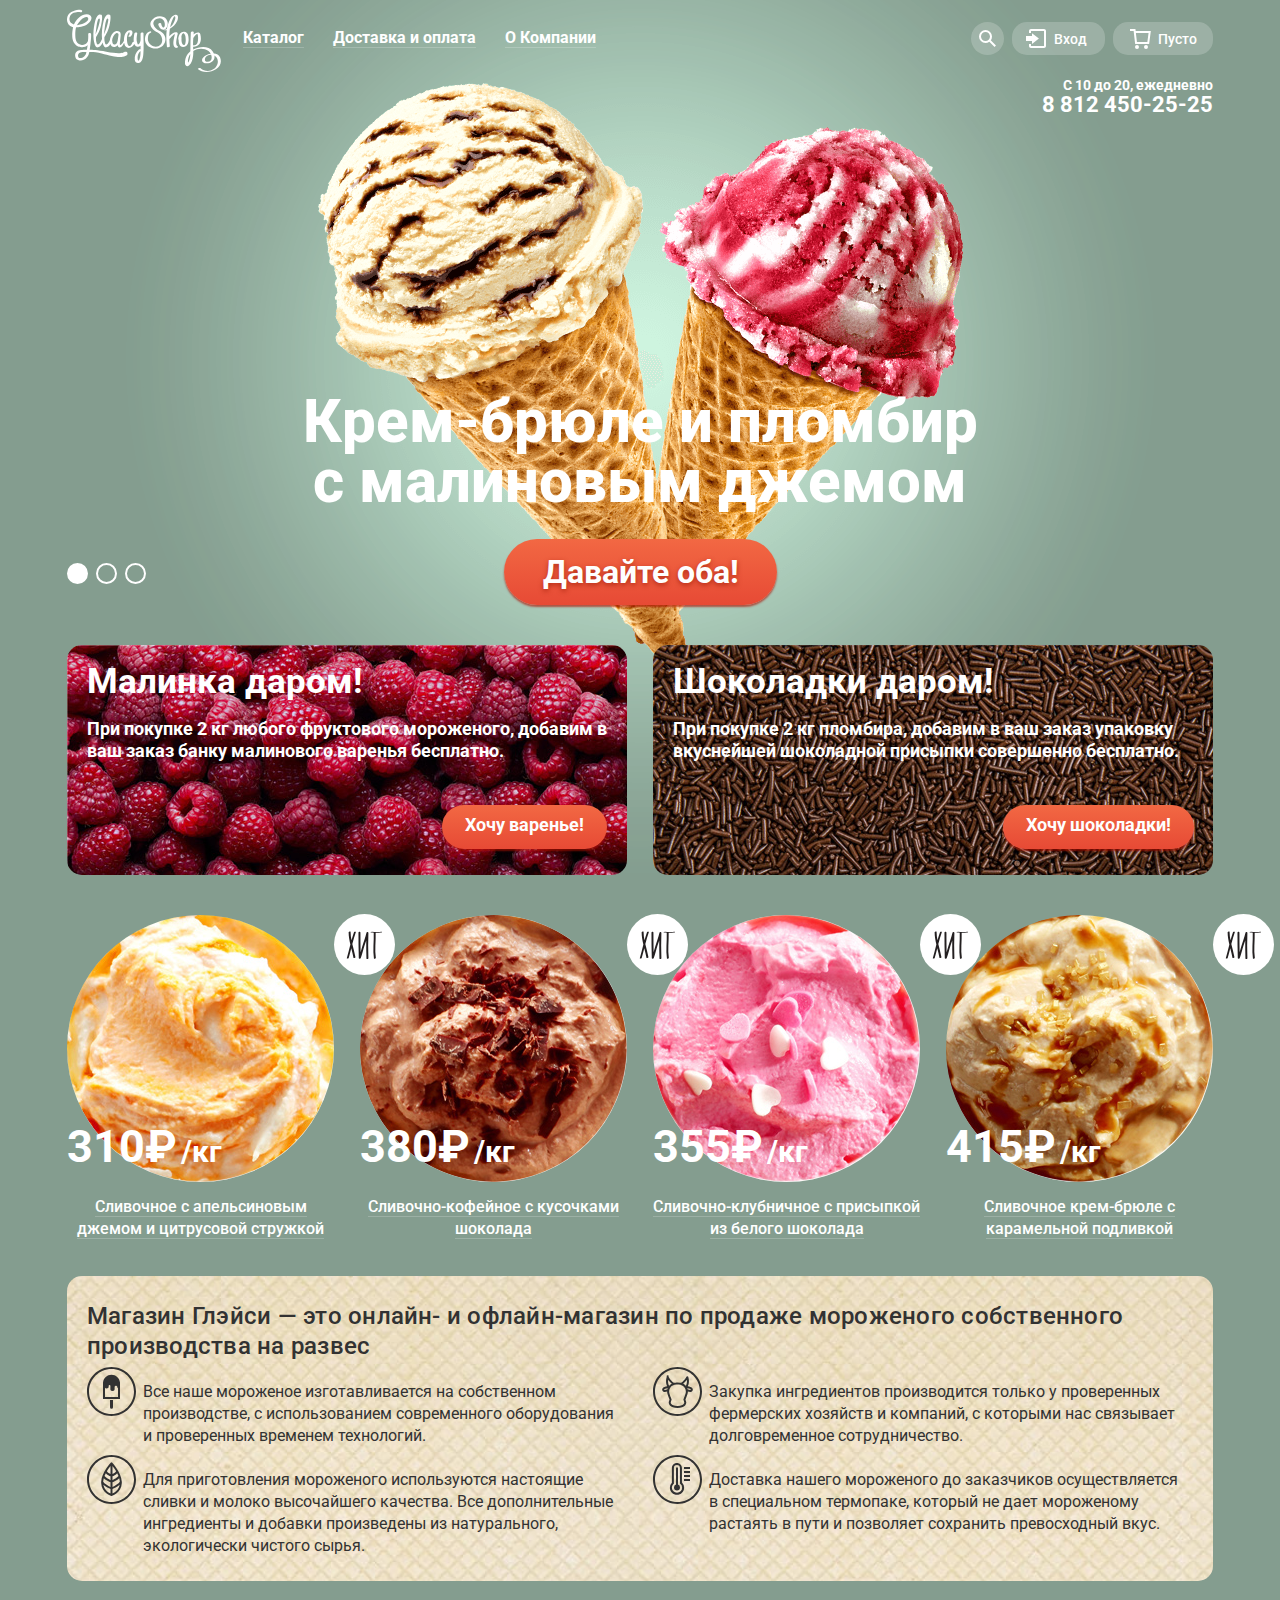
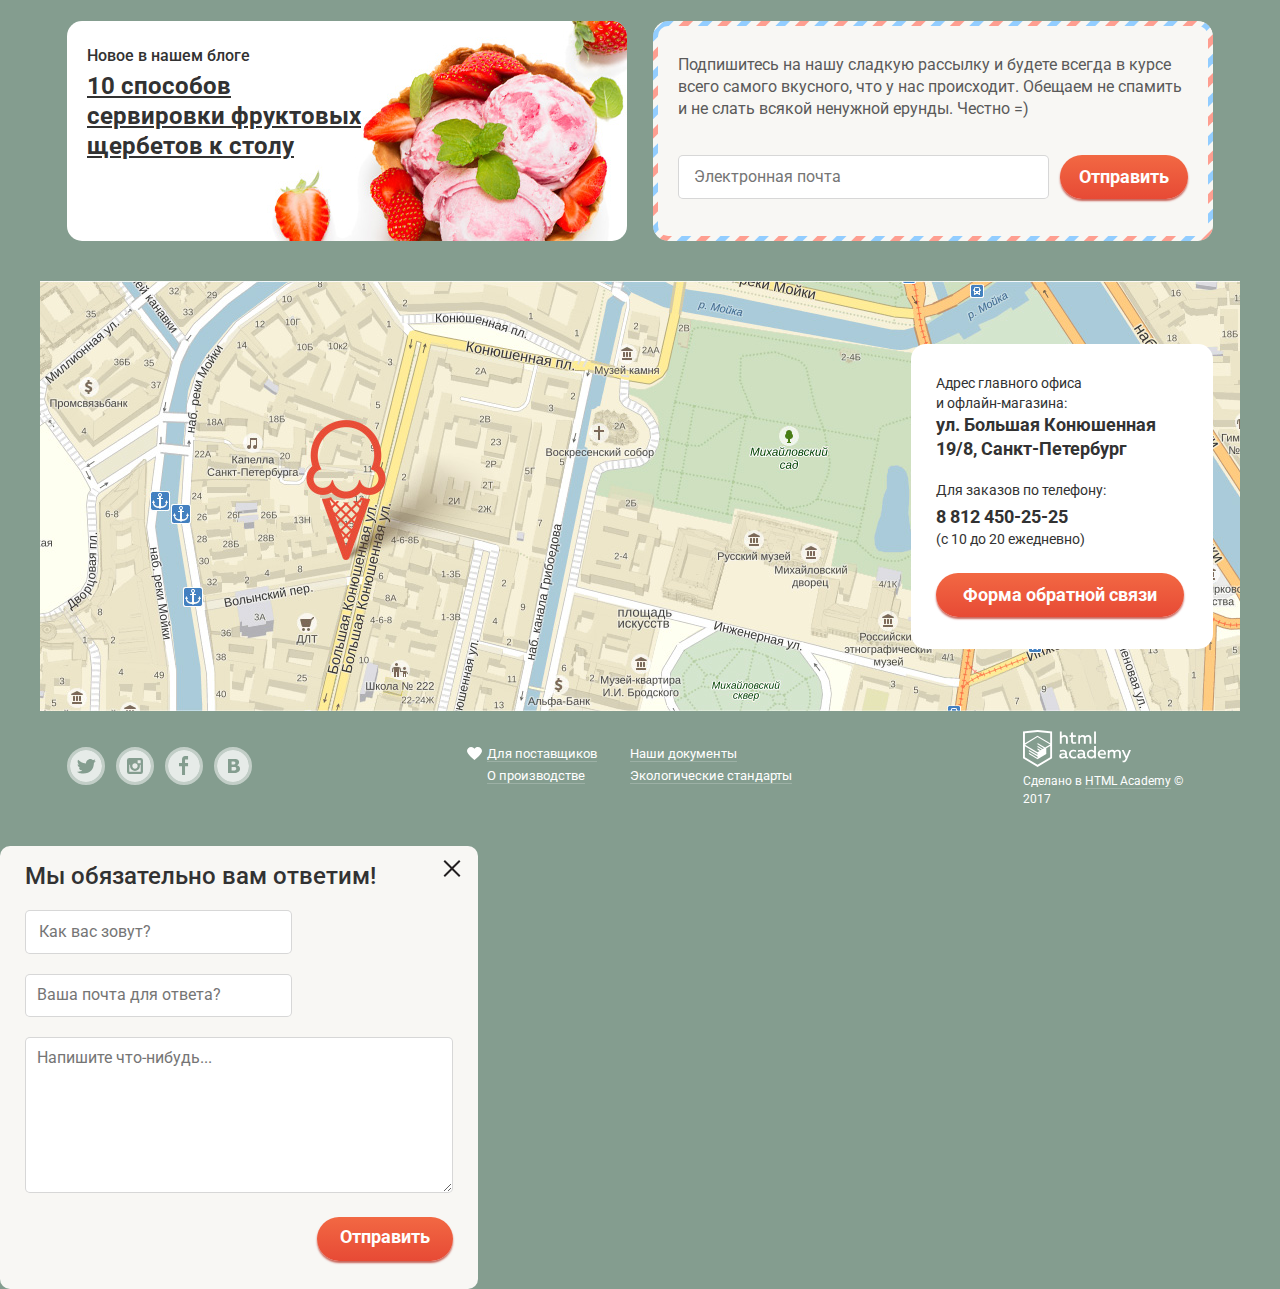
==== commit ff8076b5: "Правки по декоративным элементам, выпадающие окна" ====
--- a/index.html
+++ b/index.html
@@ -31,7 +31,7 @@
                      <li><a href="about.html" class="navLink"><span class="linkUnderline">О Компании</span></a></li>
                   </ul>
                   <ul class="userNavigation list">
-                     <li>
+                     <li class="searching">
                         <a href="#" class="userLink searchLink">
                            <span class="visuallyHidden">Поиск</span>
                            <svg xmlns="http://www.w3.org/2000/svg" xmlns:xlink="http://www.w3.org/1999/xlink" width="17" height="17" viewBox="0 0 17 17">
@@ -44,10 +44,10 @@
                            <button type="submit" class="visuallyHidden">Искать</button>
                         </form>
                      </li>
-                     <li>
+                     <li class="entering">
                         <a href="login.html" class="userLink entryLink">
                            <svg xmlns="http://www.w3.org/2000/svg" xmlns:xlink="http://www.w3.org/1999/xlink" width="21" height="19" viewBox="0 0 21 19">
-                              <g fill="#000">
+                              <g fill="#fff">
                                  <path d="M6 14.875L12.917 9.5 6 4.125v2.917H-.042v4.917H6z"/>
                                  <path d="M18 0H5C3.9 0 3 .9 3 2v2h2V2h13v15H5v-2H3v2c0 1.1.9 2 2 2h13c1.1 0 2-.9 2-2V2c0-1.1-.9-2-2-2z"/>
                               </g>
@@ -63,8 +63,8 @@
                            </p>
                            <button type="submit" class="btn">Войти</button>
                            <p class="informationSection">
-                              <a href="#" class="linkForm">Забыли пароль?</a>
-                              <a href="#" class="linkForm">Новая регистрация</a>
+                              <a href="#" class="linkForm"><span class="linkUnderline">Забыли пароль?</span></a>
+                              <a href="#" class="linkForm linkFormRegister"><span class="linkUnderline">Новая регистрация</span></a>
                            </p>
                         </form>
                      </li>
@@ -82,8 +82,10 @@
                      </li>
                   </ul>
                </nav>
+               <div class="shopInfoIndex">
                <span class="workTime">С 10 до 20, ежедневно</span>
                <span class="phoneNumber">8 812 450-25-25</span>
+                </div>
             </div>
          </header>
          <main>
@@ -124,48 +126,56 @@
                </section>
                <ul class="icecreamList list indexPageList">
                   <li class="icecreamItem">
+                        <div class="icecreamListContent">
                      <h2><a href="#" class="icecreamLink"><span class="linkUnderline">Сливочное с апельсиновым джемом и цитрусовой стружкой</span></a></h2>
                      <p class="icecreamImage">
                         <img src="img/1.jpg" width="267" height="267" alt="Сливочное с апельсиновым джемом">
                         <span class="hit"></span>
                      </p>
-                     <div class="iceInfo"><span class="itemPrice">310 ₽</span>
+                     <div class="iceInfo"><span class="itemPrice">310₽</span>
                         <span class="itemWeight">/кг</span> 
                      </div>
                      <a class="showBtn btn" href="#">Быстрый просмотр</a> 
-                  </li>
-                  <li class="icecreamItem">
+                     </div>
+                  </li>
+                  <li class="icecreamItem">
+                        <div class="icecreamListContent">
                      <h2><a href="#" class="icecreamLink"><span class="linkUnderline">Сливочно-кофейное с кусочками шоколада</span></a></h2>
                      <p class="icecreamImage">
                         <img src="img/2.jpg" width="267" height="267" alt="Сливочное-кофейное с кусочками шоколада">
                         <span class="hit"></span>
                      </p>
-                     <div class="iceInfo"><span class="itemPrice">380 ₽</span>
+                     <div class="iceInfo"><span class="itemPrice">380₽</span>
                         <span class="itemWeight">/кг</span>
                      </div>
                      <a class="showBtn btn" href="#">Быстрый просмотр</a> 
-                  </li>
-                  <li class="icecreamItem">
+                     </div>
+                  </li>
+                  <li class="icecreamItem">
+                        <div class="icecreamListContent">
                      <h2><a href="#" class="icecreamLink"><span class="linkUnderline">Сливочно-клубничное с присыпкой из белого шоколада</span></a></h2>
                      <p class="icecreamImage">
                         <img src="img/3.jpg" width="267" height="267" alt="Сливочно-клубничное с присыпкой">
                         <span class="hit"></span>
                      </p>
-                     <div class="iceInfo"><span class="itemPrice">355 ₽</span>
+                     <div class="iceInfo"><span class="itemPrice">355₽</span>
                         <span class="itemWeight">/кг</span>
                      </div>
                      <a class="showBtn btn" href="#">Быстрый просмотр</a> 
-                  </li>
-                  <li class="icecreamItem">
+                     </div>
+                  </li>
+                  <li class="icecreamItem">
+                        <div class="icecreamListContent">
                      <h2><a href="#" class="icecreamLink"><span class="linkUnderline">Сливочное крем-брюле с карамельной подливкой</span></a></h2>
                      <p class="icecreamImage">
                         <img src="img/4.jpg" width="267" height="267" alt="Сливочное крем-брюле">
                         <span class="hit"></span>
                      </p>
-                     <div class="iceInfo"><span class="itemPrice">415 ₽</span>
+                     <div class="iceInfo"><span class="itemPrice">415₽</span>
                         <span class="itemWeight">/кг</span>
                      </div>
                      <a class="showBtn btn" href="#">Быстрый просмотр</a> 
+                     </div>
                   </li>
                </ul>
                <section class="shopDescription">
@@ -206,15 +216,17 @@
                </div>
             </div>
             <section class="map">
-               <div class="mapText">
-                  <h3 class="visuallyHidden">Как нас найти</h3>
-                  <p class="address">
-                     <span class="addressLine">Адрес главного офиса и офлайн-магазина:</span> <b class="companyAddress">ул. Большая Конюшенная 19/8, Санкт-Петербург</b> Для заказов по телефону:
-                     <b class="companyPhone">8 812 450-25-25</b>
-                     (с 10 до 20 ежедневно)
-                  </p>
-                  <a href="#" class="btn mapBtn">Форма обратной связи</a>
-               </div>
+                <div class="container">
+                    <div class="mapText">
+                        <h3 class="visuallyHidden">Как нас найти</h3>
+                        <p class="address">
+                        <span class="addressLine">Адрес главного офиса и офлайн-магазина:</span> <b class="companyAddress">ул. Большая Конюшенная 19/8, Санкт-Петербург</b> Для заказов по телефону:
+                        <b class="companyPhone">8 812 450-25-25</b>
+                        (с 10 до 20 ежедневно)
+                        </p>
+                        <a href="#" class="btn mapBtn">Форма обратной связи</a>
+                    </div>
+                </div>
                <img src="img/map.jpg" alt="Карта местоположения магазина" width="1200" height="430">
             </section>
          </main>
@@ -238,7 +250,7 @@
                </div>
                <div class="footerCopyright">
                   <a href="https://htmlacademy.ru/intensive/htmlcss" aria-label="Сайт компании HTML Academy"><img src="img/logo-htmlacademy.svg" alt="HTML academy logo" width="108" height="39"></a> 
-                  <p>Сделано в <a class="logoLink" href="https://htmlacademy.ru/intensive/htmlcss">HTML Academy</a> &copy; 2017</p>
+                  <p>Сделано в <a class="logoLink" href="https://htmlacademy.ru/intensive/htmlcss"><span class="linkUnderline">HTML Academy</span></a> &copy; 2017</p>
                </div>
             </div>
          </footer>
@@ -250,8 +262,8 @@
             <label for="emailForm" class="visuallyHidden">Ваша электронная почта</label>
             <input type="email" name="email" placeholder="Ваша почта для ответа?" id="emailForm">
             <label for="feedbackForm" class="visuallyHidden">Место для вашего комментария</label>
-            <textarea name="comment" placeholder="Напишите что-нибудь..." rows="10" id="feedbackForm"></textarea>
-            <button type="submit" name="submit" class="btn">Отправить</button> 
+            <textarea name="comment" placeholder="Напишите что-нибудь..." rows="6" id="feedbackForm"></textarea>
+            <p class="feedbackButton"><button type="submit" name="submit" class="btn">Отправить</button></p> 
          </form>
       </div>
    </body>
--- a/css/style.css
+++ b/css/style.css
@@ -18,18 +18,9 @@
 }
 
 a {
-    font-weight: 500;
     color: #fff;
     line-height: 18px;
     text-decoration: none;
-}
-
-a:hover {
-    color: #ffbc9e;
-}
-
-a:active {
-    color: #ffbc9e;
 }
 
 img {
@@ -47,6 +38,7 @@
     width: 1200px;
     margin: 0 auto;
     padding: 0 27px;
+    position: relative;
     
 }
 
@@ -86,19 +78,21 @@
     line-height: 18px;
     color: #fff;
     font-weight: 700;
-    padding: 9px 13px 10px 14px;
+    padding: 9px 13px 10px 12px;
     display: block;
-	border-radius: 20px;
+    border-radius: 20px;
+    padding-top: 7px;
+    padding-bottom: 7px;
 }
 
 .newIcecream::after {
     content: "";
     position: absolute;
     width: 128px;
-    height: 20px;
-    border-bottom: 1px solid rgba(0, 0, 0, 0.2);
+    height: 1px;
+    background: rgba(0, 0, 0, 0.2);
     left: 6px;
-    top: 19px;
+    top: 38px;
 }
 
 .siteNavigation .navLink:hover, .catalogLink:hover .catLink {
@@ -114,7 +108,7 @@
     position: absolute;
     z-index: 900;
     background-color: #f8f7f4; 
-    top: 42px;
+    top: 40px;
 	left: -6px;
     width: 143px;
     box-shadow: 0px 20px 20px 0px rgba(0, 0, 0, 0.4);
@@ -131,7 +125,7 @@
     text-decoration: none;
     color: #323232;
     display: block;
-    padding: 8px 10px 8px 20px;  
+    padding: 6px 10px 8px 20px;  
 }
 
 .newIcecream a {
@@ -140,7 +134,7 @@
 
 .newIcecream {
     padding-bottom: 11px;
-    padding-top: 5px;
+    padding-top: 3px;
 }
 
 .submenuItem:last-child {
@@ -164,11 +158,15 @@
     color: #333;
 }
 
-a.catalogCurrent {
+.catalogLink a.catalogCurrent {
     color: #fff;
     background-color: #d07058;
     font-weight: 700;
     text-decoration: none;
+}
+
+.navLink:active {
+    box-shadow: inset 0px 2px 1px 0 #696969;
 }
 
 .userNavigation {
@@ -184,6 +182,7 @@
     text-decoration: none;
     display: block;
     background-color: rgba(255, 255, 255, 0.2);
+    position: relative;
 }
 
 .userNavigation .searchLink {
@@ -193,6 +192,38 @@
     width: 33px;
     height: 33px;
     border-radius: 50%;
+    position: relative;
+}
+
+.searching:hover .searchForm {
+    display: block;
+    position: absolute;
+    z-index: 10;
+    top: 59px;
+    left: 621px;
+    min-width: 341px;
+    box-sizing: border-box;
+    padding: 20px 15px;
+    background-color: #f8f7f4;
+    box-shadow: 0px 20px 20px 0 rgba(0, 0, 0, 0.4);
+    border-radius: 5px;
+}
+
+.catalogSearching:hover .searchForm {
+    left: 608px;
+}
+
+.searchForm input {
+    padding-top: 9px;
+    padding-bottom: 10px;
+    padding-left: 15px;
+    box-sizing: border-box;
+    border-radius: 5px;
+    color: #999;
+    line-height: 24px;
+    font-size: 14px;
+    min-width: 311px;
+    border: 1px solid #d3d3d2;
 }
 
 .searchLink:hover path {
@@ -203,18 +234,85 @@
     display: flex;
     width: 93px;
     height: 33px;
-    padding-left: 16px;
-    padding-right: 13px;
-    justify-content: space-between;
+    padding-left: 10px;
+    padding-right: 14px;
+    justify-content: space-around;
     align-items: center;
     border-radius: 15px;
 }
 
-.entryLink path {
-    fill: #fff;
-}
-
-.entryLink:hover path {
+.entering:hover .loginForm {
+    display: flex;
+    position: absolute;
+    width: 277px;
+    box-sizing: border-box;
+    padding: 5px 17px 4px 19px;
+    background-color: #f8f7f4;
+    box-shadow: 0px 20px 20px 0 rgba(0, 0, 0, 0.4);
+    border-radius: 5px;
+    top: 59px;
+    left: 786px;
+    z-index: 20;
+    flex-wrap: wrap;
+    align-items: flex-start;
+}
+
+.catalogEntering:hover .loginForm {
+    left: 770px;
+}
+
+.loginForm input {
+    padding-top: 7px;
+    padding-bottom: 10px;
+    padding-left: 15px;
+    box-sizing: border-box;
+    border-radius: 5px;
+    color: #999;
+    line-height: 24px;
+    font-size: 14px;
+    border: 1px solid #d3d3d2;
+    width: 100%;
+}
+
+.userForm input[type="email"] {
+    margin-bottom: 20px;
+}
+
+p.userForm {
+    margin-bottom: 20px;
+}
+
+.loginForm .btn {
+    padding: 9px 25px;
+    padding-top: 10px;
+    box-sizing: border-box;
+    width: 100px;
+    display: inline-block;
+}
+
+.informationSection {
+    width: 120px;
+    margin-left: 20px;
+    margin-top: 0;
+}
+
+.informationSection .linkForm {
+    font-size: 13px;
+    line-height: 24px;
+    color: #323232;
+    font-weight: normal;
+    display: block;
+}
+
+.informationSection .linkFormRegister {
+    margin-top: -3px;
+}
+
+.informationSection .linkUnderline {
+    border-color: rgba(0, 0, 0, 0.3);
+}
+
+.entryLink:hover g {
     fill: #000;
 }
 
@@ -222,18 +320,14 @@
     display: flex;
     width: 100px;
     height: 33px;
-    padding-left: 16px;
+    padding-left: 14px;
     padding-right: 13px;
-    justify-content: space-between;
+    justify-content: space-around;
     align-items: center;
     border-radius: 15px;
 }
 
-.indexLink:hover path {
-    fill: #000;
-}
-
-.indexLink:hover circle {
+.indexLink:hover g {
     fill: #000;
 }
 
@@ -297,7 +391,7 @@
 .sliderItem .btnSlider {
     font-size: 32px;
     line-height: 44px;
-    padding: 12px 44px;
+    padding: 11px 38px 11px 39px;
     text-align: center;
     vertical-align: top;
     text-shadow: 0 2px 5px rgba(160, 32, 11, 0.76);
@@ -435,6 +529,7 @@
     margin-left: 20px;
     margin-bottom: 10px;
     margin-top: 19px;
+    letter-spacing: 0.01em;
 }
 
 .shopDescription {
@@ -554,6 +649,10 @@
     display: block;
     width: 281px;
     text-decoration: underline;
+}
+
+.blog .blogLink:hover {
+    color: #e84d37;
 }
 
 .subscribe {
@@ -645,7 +744,7 @@
     border-radius: 15px;
     position: absolute; 
     top: 63px;
-    left: 903px;
+    left: 871px;
     text-align: left;
 }
 
@@ -776,6 +875,11 @@
     border-color: rgba(255, 255, 255, 0.7);
 }
 
+.social .socialButton:active {
+    opacity: 0.8;
+    border: 4px solid rgba(255, 255, 255, 0.7);
+}
+
 .footerCopyright {
     width: 190px;
     margin-left: auto;
@@ -833,16 +937,33 @@
     height: 443px;
     border-radius: 10px;
     position: relative;
+    display: flex;
+    flex-direction: column;
 }
 
 .feedbackForm .close {
     position: absolute;
     left: 450px; /* Примерное, чтобы не мешалось*/
     top: 10px;
+    width: 18px;
+    height: 17px;
+    background-color: transparent;
+    border: none;
+    cursor: pointer;
+}
+
+.feedbackForm .close::before {
+    position: absolute;
+    content: "";
+    background: url("../img/cross-big.svg");
+    width: 18px;
+    height: 17px;
+    left: -7px;
+    top: 4px;
 }
 
 .feedbackForm .feedbackText {
-    margin-top: 19px;
+    margin-top: 15px;
     margin-bottom: 20px;
     font-size: 24px;
     line-height: 28px;
@@ -852,16 +973,181 @@
 .feedbackForm input, .feedbackForm textarea {
     line-height: 24px;
     color: #999999;
+    border-radius: 5px;
+    box-sizing: border-box;
+    border: 1px solid rgba(178, 178, 178, 0.52);
+}
+
+.feedbackForm input[type="text"] {
+    padding-top: 9px;
+    padding-bottom: 9px;
+    padding-left: 13px;
+    width: 267px;
+    margin-bottom: 20px;
+}
+
+.feedbackForm input[type="email"] {
+    padding-top: 8px;
+    padding-bottom: 9px;
+    padding-left: 11px;
+    width: 267px;
+    margin-bottom: 20px;
+}
+
+.feedbackForm textarea {
+    padding-top: 8px;
+    padding-left: 11px;
+    margin-bottom: 8px;
+}
+
+.feedbackButton {
+    display: flex;
+    justify-content: flex-end;
 }
 
 /* Страница каталога */
 
 .basketLink.activeLink {
     width: 117px;
-}
-
-.basketLink.activeLink:hover section.goodsChosen {
+    color: #323232;
+    background: #fff;
+}
+
+.buying:hover .goodsChosen {
+    position: absolute;
+    top: 58px;
+    right: 28px;
+    width: 539px;
+    padding: 20px 14px;
+    padding-right: 12px;
+    padding-bottom: 21px;
+    font-size: 13px;
+    line-height: 16px;
+    color: #323232;
+    z-index: 25;
+    background-color: #f8f7f4;
+    box-shadow: 0 20px 20px 0 rgba(0, 0, 0, 0.4);
+    border-radius: 5px;
     display: block;
+    box-sizing: border-box;
+}
+
+.goodsChosen .goodsRow, .goodsBuy {
+    font-size: 13px;
+    line-height: 16px;
+    color: #323232;
+    font-weight: normal;
+}
+
+.goodsRow .goodsClose {
+    position: absolute;
+    top: 9px;
+    left: 8px;
+    width: 13px;
+    height: 13px;
+    background-color: transparent;
+    border: none;
+    cursor: pointer;
+}
+
+.goodsRow .secondRow {
+    margin-top: -5px;
+}
+
+.goodsRow .goodsClose::before {
+    transform: rotate(45deg);
+}
+
+.goodsRow .goodsClose::after {
+    transform: rotate(-45deg);
+}
+
+.goodsRow .goodsClose::after, .goodsRow .goodsClose::before {
+    content: "";
+    position: absolute;
+    top: 6px;
+    right: 0px;
+    width: 15px;
+    height: 1px;
+    background-color: #231f20;
+}
+
+.goodsBuy {
+    margin: 0;
+    padding-top: 0px;
+    margin-right: 26px;
+    width: 220px;
+    display: inline-block;
+}
+
+.goodsFeatures {
+    width: 97px;
+    margin: 0;
+    padding-top: 8px;
+    margin-right: 25px;
+}
+
+.goodsTotal {
+    display: inline-block;
+    width: 58px;
+    margin-right: 0;
+    margin: 0;
+    padding-top: 8px;
+}
+
+.firstGoods {
+    vertical-align: top;
+    padding-top: 8px;
+}
+
+.goodsRow img {
+    border-radius: 50%;
+    margin-right: 9px;
+}
+
+.goodsRow {
+    position: relative;
+    display: flex;
+    justify-content: flex-start;
+    align-items: flex-start;
+    margin-bottom: 20px;
+    padding-left: 30px;
+}
+
+.totalPrice::before {
+    content: "";
+    position: absolute;
+    top: -4px;
+    right: 0px;
+    width: 512px;
+    height: 1px;
+    background-color: #cacac7;
+}
+
+.goodsChosen .goodsPrice {
+    color: #999;
+    display: inline-block;
+}
+
+.totalPrice {
+    display: flex;
+    flex-direction: column;
+    align-items: flex-end;
+    margin-right: 0;
+    position: relative;
+    padding-top: 13px;
+}
+
+.totalPrice .total {
+    font-weight: 700;
+    font-size: 15px;
+    color: #323232;
+}
+
+.totalPrice .btn {
+    margin-top: 13px;
+    padding-left: 14px;
+    padding-right: 14px;
 }
 
 .workTime  {
@@ -886,7 +1172,7 @@
 .shopInfo {
     position: absolute;
     top: 75px;
-    right: 0;
+    right: -30px;
     padding-right: 57px;
     text-align: right;
 }
@@ -894,6 +1180,10 @@
 .breadcrumbs {
     list-style: none;
     margin-top: 17px;
+}
+
+.breadcrumbs a:hover {
+    color: #ffbc9e;
 }
 
 .breadcrumbs li {
@@ -948,19 +1238,28 @@
     display: flex;
     flex-wrap: wrap;
     margin-top: 34px;
-    margin-bottom: 45px;
+    margin-bottom: 52px;
+}
+
+.icecreamListContent {
+    position: relative;
+    z-index: 10;
+    display: flex;
+    flex-direction: column;
 }
 
 .icecreamItem {
-    display: flex;
-    flex-direction: column;
     width: 267px;
-    margin-right: 25px;
+    margin-right: 26px;
     position: relative;
 }
 
 .icecreamItem h2 {
-    margin-top: 10px;
+    margin-top: 8px;
+}
+
+.icecreamItem .thirdRow {
+    margin-top: 11px;
 }
 
 .icecreamItem .icecreamImage {
@@ -971,7 +1270,7 @@
 
 .iceInfo {
     position: absolute;
-    top: 214px;
+    top: 215px;
 }
 
 .icecreamList .icecreamLink {
@@ -984,12 +1283,17 @@
     margin-bottom: 11px;
 }
 
+.icecreamItem .shorterLink {
+    width: 195px;
+}
+
 .showBtn {
     display: none;
     position: absolute;
-    bottom: -35px;
+    bottom: -30px;
     left: 30px;  
-    padding: 15px 18px;
+    padding: 12px 17px;
+    padding-bottom: 13px;
     color: #fefefe;
     font-size: 18px;
     font-weight: 700;
@@ -999,6 +1303,10 @@
 
 .linkUnderline {
     border-bottom: 1px solid rgba(255, 255, 255, 0.2);
+}
+
+.mainFooter .linkUnderline:hover {
+    color: #ffbc9e;
 }
 
 .icecreamItem:hover .showBtn {
@@ -1014,12 +1322,15 @@
     top: 0;
     left: -15px;
     width: 293px;
-    height: 405px;
+    min-height: 405px;
     border-radius: 5px;  
     background-color: rgba(255,255,255, 0.2);
     box-shadow: 0 20px 20px rgba(0, 0, 0, 0.4);
-    
   }
+
+.icecreamItem:hover {
+    z-index: 15;
+}
 
 .itemPrice {
     font-size: 45px;
@@ -1100,8 +1411,12 @@
     display: flex;
     flex-wrap: wrap;
     justify-content: flex-end;
-    margin-bottom: 35px;
-    position: relative;
+    margin-bottom: 32px;
+    position: relative;
+    align-items: center;
+    font-size: 16px;
+    line-height: 18px;
+    font-weight: 500;
 }
 
 .paginationList::after {
@@ -1111,34 +1426,19 @@
     height: 1px;
     border-bottom: 1px solid rgba(255, 255, 255, 0.3);
     left: 0px;
-    top: 55px;
+    top: 52px;
 }
 
 .paginationItem {
     line-height: 18px;
     font-weight: 500;
-    margin-right: 5px;
-    position: relative;
+    margin-right: 3px;
 }
 
 .paginationItem:last-child {
     margin-left: 26px;
 }
 
-.paginationPrevious {
-    position: absolute;
-    color: #fff;
-    opacity: 0.2;
-    right: 190px;
-    font-size: 21px;
-    top: 0px;
-}
-
-.paginationNext {
-    color: #fff;
-    font-size: 21px;
-}
-
 .paginationItem:last-child {
     margin-right: 0;
 }
@@ -1148,7 +1448,11 @@
     color: #fff;
     display: block;
     border-radius: 50%;
-    padding: 5px 10px;
+    display: flex;
+    justify-content: center;
+    align-items: center;
+    width: 26px;
+    height: 26px;
 }
 
 .paginationItem .paginationLink:hover {
@@ -1157,9 +1461,33 @@
     cursor: pointer;
 }
 
+.paginationItem .paginationLink:active {
+    background-color: #ffffff;
+    color: #323232;
+}
+
+.paginationArrowForward, .paginationArrowBack {
+    display: block;
+    width: 8px;
+    height: 12px;
+    background: url(../img/icon-right-small.svg) no-repeat;
+    cursor: pointer;
+}
+
+.paginationArrowBack {
+    opacity: 0.2;
+    margin-right: 16px;
+    transform: rotate(180deg);
+    align-self: center;
+}
+
+.paginationArrowForward {
+    margin-left: 13px;
+    align-self: center;
+}
 
 .paginationItem .paginationItemCurrent {
-    background-color: #fff;
+    background: #fff;
     color: #323232;
 }
 
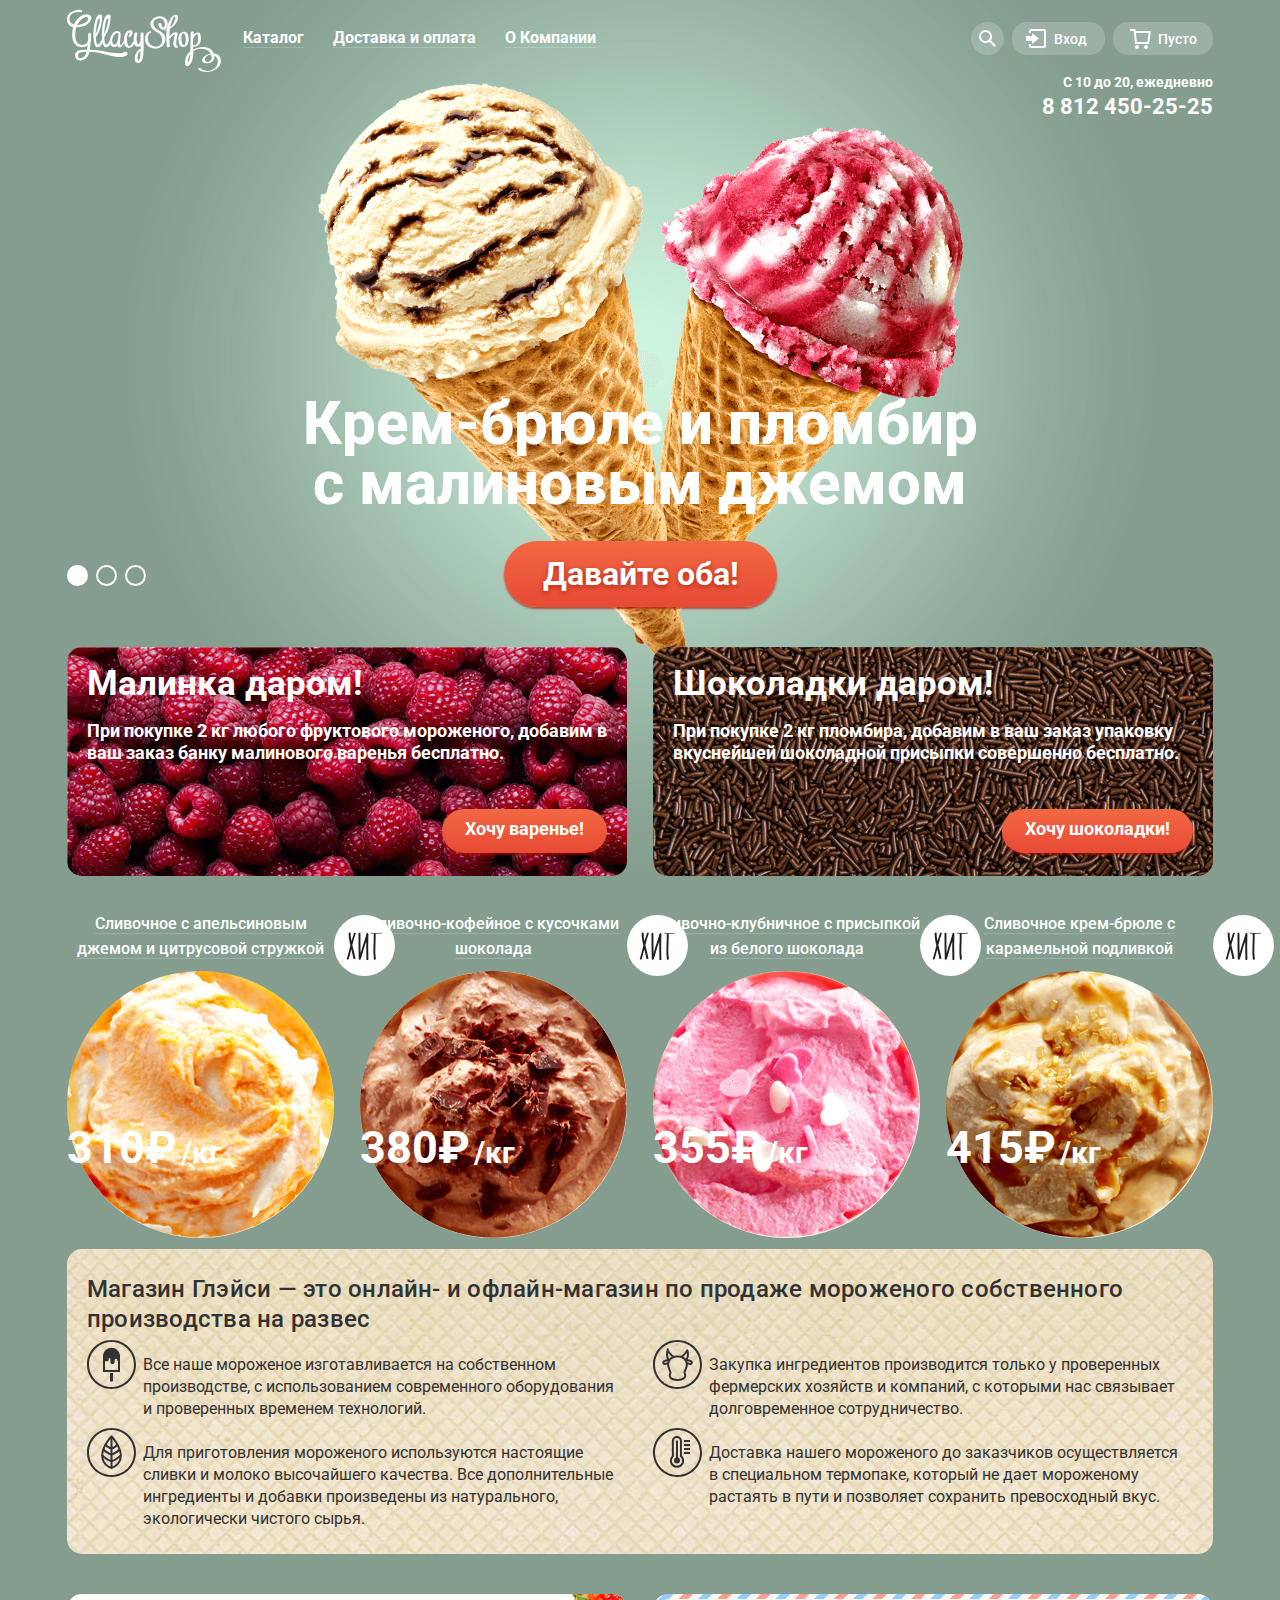
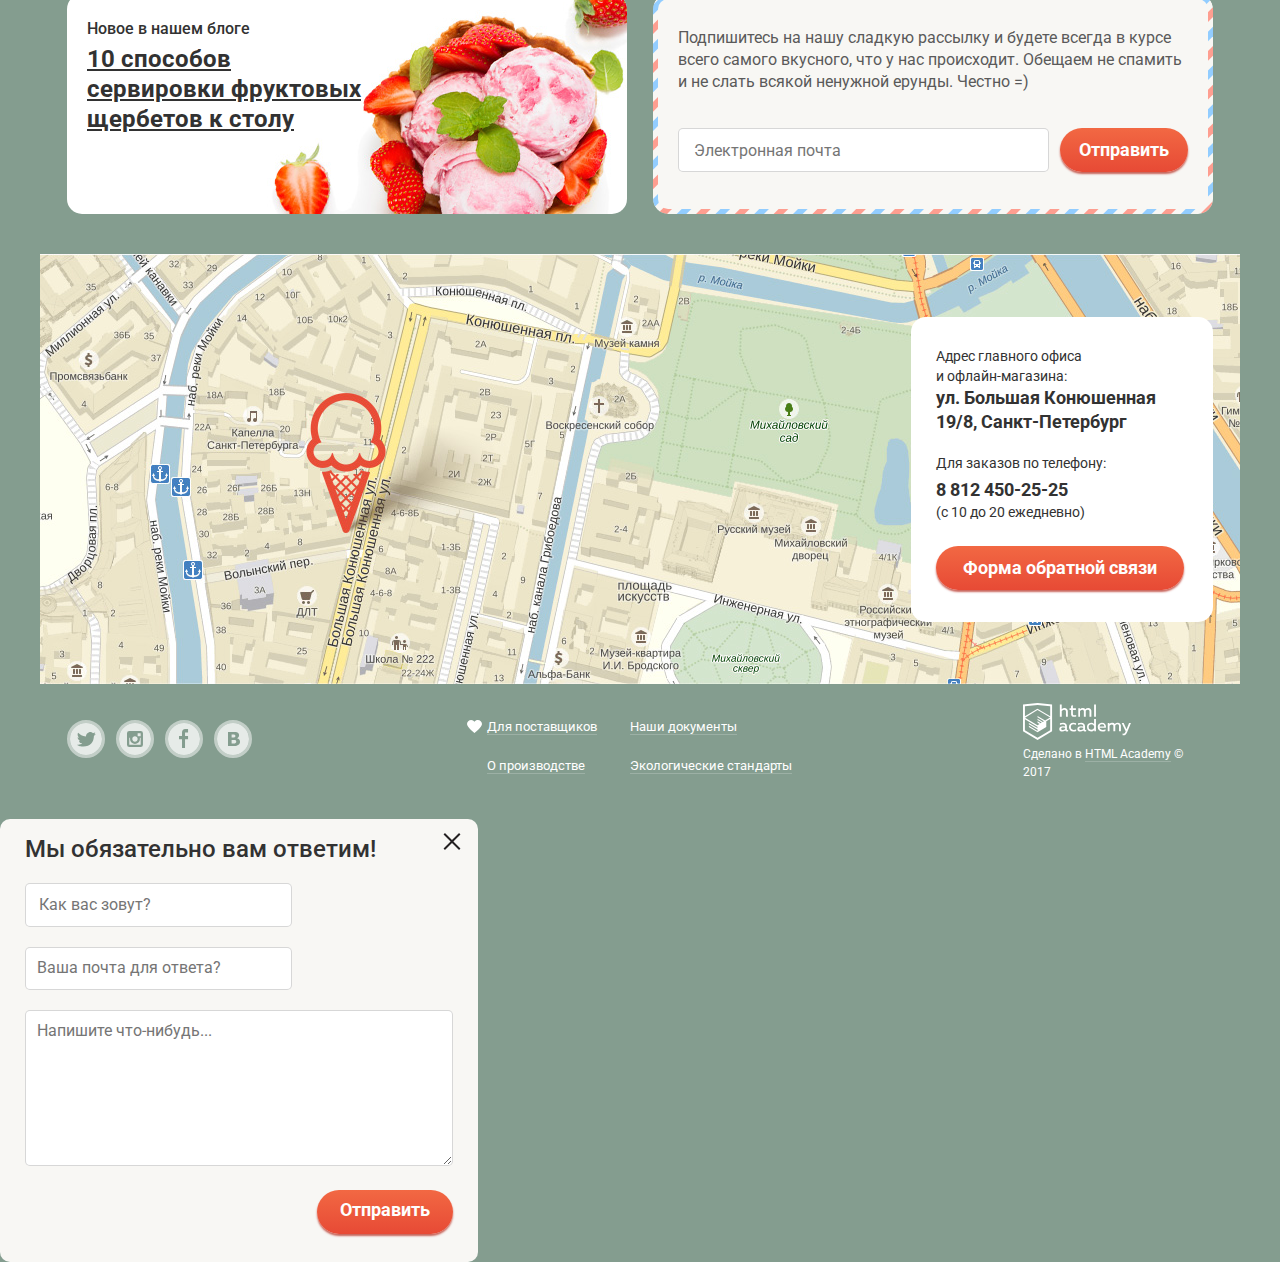
==== commit 5f77e159: "some changes" ====
--- a/index.html
+++ b/index.html
@@ -232,22 +232,21 @@
          </main>
          <footer class="mainFooter">
             <div class="container">
-               <div class="social">
-                  <ul class="list">
+
+                  <ul class="list social">
                      <li><a class="socialButton socialTwitter" href="#"><span class="visuallyHidden">Твиттер</span></a></li>
                      <li><a class="socialButton socialInstagram" href="#"><span class="visuallyHidden">Инстаграм</span></a></li>
                      <li><a class="socialButton socialFacebook" href="#"><span class="visuallyHidden">Фейсбук</span></a></li>
                      <li><a class="socialButton socialVk" href="#"><span class="visuallyHidden">Контакт</span></a></li>
                   </ul>
-               </div>
-               <div class="footerLinks">
-                  <ul class="furtherLinks list">
+
+                  <ul class="footerLinks list">
                      <li><a href="#"><span class="linkUnderline">Для поставщиков</span></a></li>
                      <li><a href="#"><span class="linkUnderline">Наши документы</span></a></li>
                      <li><a href="#"><span class="linkUnderline">О производстве</span></a></li>
                      <li><a href="#"><span class="linkUnderline">Экологические стандарты</span></a></li>
                   </ul>
-               </div>
+
                <div class="footerCopyright">
                   <a href="https://htmlacademy.ru/intensive/htmlcss" aria-label="Сайт компании HTML Academy"><img src="img/logo-htmlacademy.svg" alt="HTML academy logo" width="108" height="39"></a> 
                   <p>Сделано в <a class="logoLink" href="https://htmlacademy.ru/intensive/htmlcss"><span class="linkUnderline">HTML Academy</span></a> &copy; 2017</p>
--- a/css/style.css
+++ b/css/style.css
@@ -18,8 +18,6 @@
 }
 
 a {
-    color: #fff;
-    line-height: 18px;
     text-decoration: none;
 }
 
@@ -53,6 +51,10 @@
 
 .siteNavigation, .userNavigation {
     padding-top: 22px;
+}
+
+.siteNavigation {
+    max-width: 650px;
 }
 
 .userNavigation {
@@ -288,6 +290,7 @@
     box-sizing: border-box;
     width: 100px;
     display: inline-block;
+    vertical-align: top;
 }
 
 .informationSection {
@@ -361,6 +364,14 @@
 
 .siteWrapper::after {
   background-image: url("../img/slider_ice3.png");
+}
+
+.shopInfoIndex {
+    margin-top: -5px;
+}
+
+.shopInfoIndex .phoneNumber {
+    padding-top: 5px;
 }
 
 .slider {
@@ -462,13 +473,13 @@
 .gifts .giftRaspberry {
     background-color: #701c33;
     background-image: url('../img/raspberry_bg.jpg');
-    background-repeat: no-repeat;
+    background-repeat: repeat;
 }
 
 .gifts .giftChoco {
     background-color: #3e271c;
     background-image: url('../img/chocolate_bg.jpg');
-    background-repeat: no-repeat;
+    background-repeat: repeat;
 }
 
 .giftContainer p {
@@ -476,7 +487,7 @@
     font-size: 18px;
     font-weight: 700;
     margin-top: 16px;
-    margin-bottom: 90px;
+    margin-bottom: 45px;
 }
 
 .giftContainer h3 {
@@ -489,8 +500,8 @@
 }
 
 .giftContainer .btn {
-    position: absolute;
-    top: 160px;
+    float: right;
+
 }
 
 .giftRaspberry .btn {
@@ -702,6 +713,7 @@
     margin-right: 11px;
     height: 44px;
     min-width: 210px;
+    vertical-align: top;
 }
 
 .btn {
@@ -718,6 +730,7 @@
     color: #fefefe;
     border: none;
     cursor: pointer;
+    vertical-align: top;
 }
 
 .btn:hover {
@@ -746,6 +759,7 @@
     top: 63px;
     left: 871px;
     text-align: left;
+    z-index: 10;
 }
 
 .mapText .address {
@@ -784,12 +798,6 @@
 
 .mainFooter .container {
     display: flex;
-}
-
-.mainFooter .social {
-    width: 210px;
-    margin-right: 210px;
-    padding-top: 30px;
 }
 
 .social .socialButton {
@@ -807,11 +815,13 @@
     padding-top: 25px;
 }
 
-.social ul {
+.mainFooter ul.social {
     display: flex;
     flex-wrap: wrap;
-    margin: 0 auto;
-    justify-content: flex-start;  
+    justify-content: flex-start;
+    width: 210px;
+    margin-right: 210px;
+    padding-top: 30px;
 }
 
 .social .socialTwitter::before {
@@ -887,19 +897,20 @@
 
 .footerLinks a {
     font-size: 13px;
-}
-
-.footerLinks ul {
+    color: #fff;
+}
+
+ul.footerLinks {
     display: flex;
     flex-wrap: wrap;
 }
 
-.furtherLinks li {
+.footerLinks li {
     min-width: 143px;
     position: relative;
 } 
 
-.furtherLinks li:first-child::before {
+.footerLinks li:first-child::before {
     content: "";
     background-image: url('../img/heart.svg');
     background-repeat: no-repeat;
@@ -924,6 +935,7 @@
 
 .logoLink {
     font-weight: normal;
+    color: #fff;
 }
 
 /* Форма отзыва */
@@ -1078,6 +1090,7 @@
     margin-right: 26px;
     width: 220px;
     display: inline-block;
+    vertical-align: top;
 }
 
 .goodsFeatures {
@@ -1093,6 +1106,7 @@
     margin-right: 0;
     margin: 0;
     padding-top: 8px;
+    vertical-align: top;
 }
 
 .firstGoods {
@@ -1127,6 +1141,7 @@
 .goodsChosen .goodsPrice {
     color: #999;
     display: inline-block;
+    vertical-align: top;
 }
 
 .totalPrice {
@@ -1170,16 +1185,16 @@
 }
 
 .shopInfo {
-    position: absolute;
-    top: 75px;
-    right: -30px;
-    padding-right: 57px;
-    text-align: right;
+    margin-top: -4px;
+}
+
+.shopInfo .phoneNumber {
+    padding-top: 4px;
 }
 
 .breadcrumbs {
     list-style: none;
-    margin-top: 17px;
+    margin-top: -23px;
 }
 
 .breadcrumbs a:hover {
@@ -1204,12 +1219,14 @@
 .breadcrumbs li {
     display: inline-block;
     margin-right: 17px;
+    vertical-align: initial;
 }
 
 .breadcrumbs a {
     font-size: 14px;
     line-height: 16px;
     font-weight: normal;
+    color: #fff;
 }
 
 .breadcrumbsCurrent {
@@ -1242,20 +1259,23 @@
 }
 
 .icecreamListContent {
-    position: relative;
-    z-index: 10;
-    display: flex;
-    flex-direction: column;
+    
 }
 
 .icecreamItem {
     width: 267px;
     margin-right: 26px;
     position: relative;
+    z-index: 10;
+    display: flex;
+    flex-direction: column;
+    
 }
 
 .icecreamItem h2 {
-    margin-top: 8px;
+    margin: 0 auto;
+    margin-bottom: 11px;
+    text-align: center;
 }
 
 .icecreamItem .thirdRow {
@@ -1278,9 +1298,7 @@
     font-weight: 500;
     text-align: center;
     font-size: 16px;
-    display: block;
-    margin: 0 auto;
-    margin-bottom: 11px;
+    color: #fff;
 }
 
 .icecreamItem .shorterLink {
@@ -1290,7 +1308,7 @@
 .showBtn {
     display: none;
     position: absolute;
-    bottom: -30px;
+    bottom: -46px;
     left: 30px;  
     padding: 12px 17px;
     padding-bottom: 13px;
@@ -1318,7 +1336,6 @@
     position: absolute;
     z-index: 5;
     content: "";  
-    display: block;
     top: 0;
     left: -15px;
     width: 293px;
@@ -1357,6 +1374,13 @@
     order: 4;
 }
 
+.filterWrapper {
+    padding: 6px 8px 7px 15px;
+    background: rgba(255, 255, 255, 0.4);
+    border-radius: 23px;
+    box-sizing: content-box;
+}
+
 .fatting {
     order: 3;
 }
@@ -1376,12 +1400,16 @@
 .filterSection .filterSelect {
     font-size: 16px;
     line-height: 18px;
-    color: #fff;
-    background: rgba(255, 255, 255, 0.2);
+    padding-right: 20px;
+    border: 0;
+    color: #fff;
+    background-color: transparent;
+    padding-right: 20px;
 }
 
 .inputBg {
-    background-color: rgba(255, 255, 255, 0.2);
+    display: flex;
+    flex-wrap: wrap;
 }
 
 .filterBtn {
@@ -1403,7 +1431,31 @@
 .filterBtn:active {
     background-color: #ededed;
     box-shadow: inset 0px 2px 1px 0 #696969;
-}
+    
+}
+
+
+.filters {
+    margin-bottom: 40px;
+}
+
+.filters fieldset {
+    border: 0;
+    margin: 0;
+    margin-right: 12px;
+    padding: 0;
+    font-weight: 500;
+}
+
+.filters legend {
+    margin-left: 21px;
+    margin-bottom: 7px;
+    font-size: 14px;
+    font-weight: 500;
+    line-height: 16px;
+    color: #ffffff;
+}
+
 
 /* Пагинация */
 
